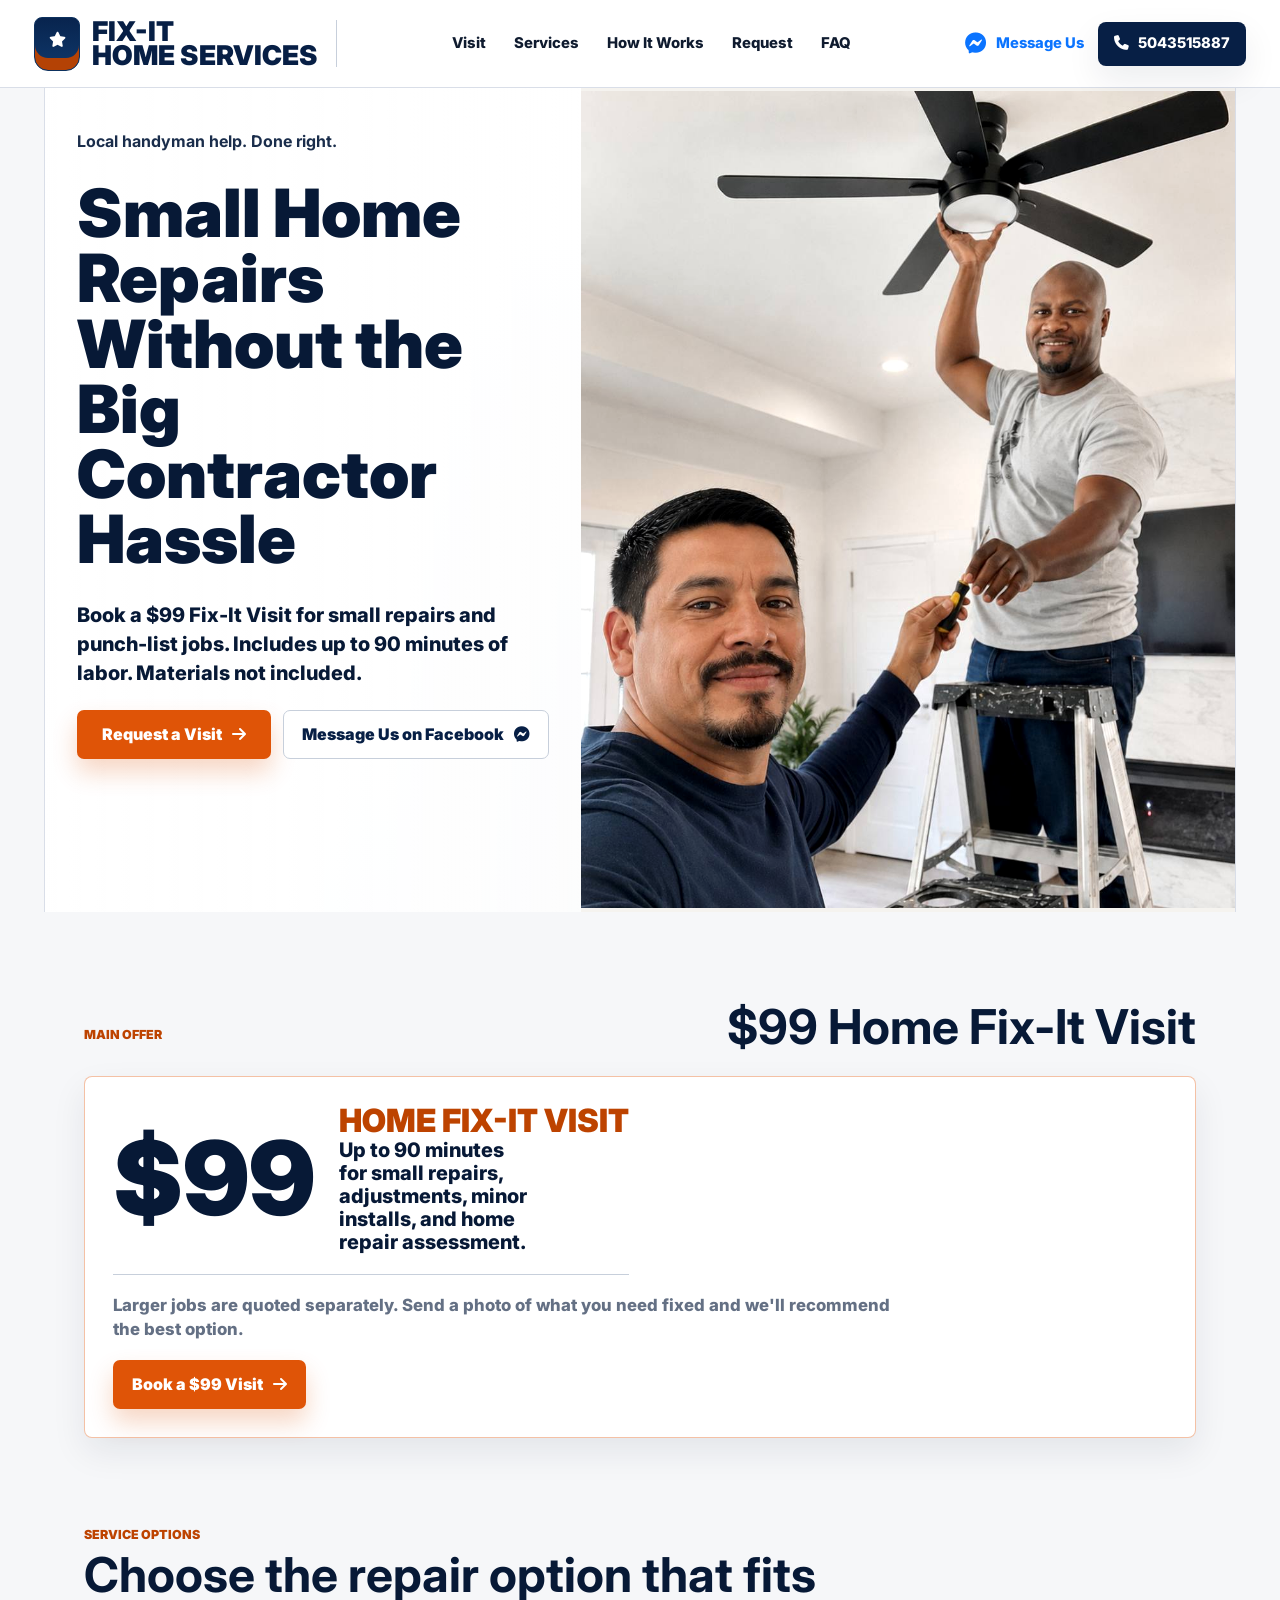
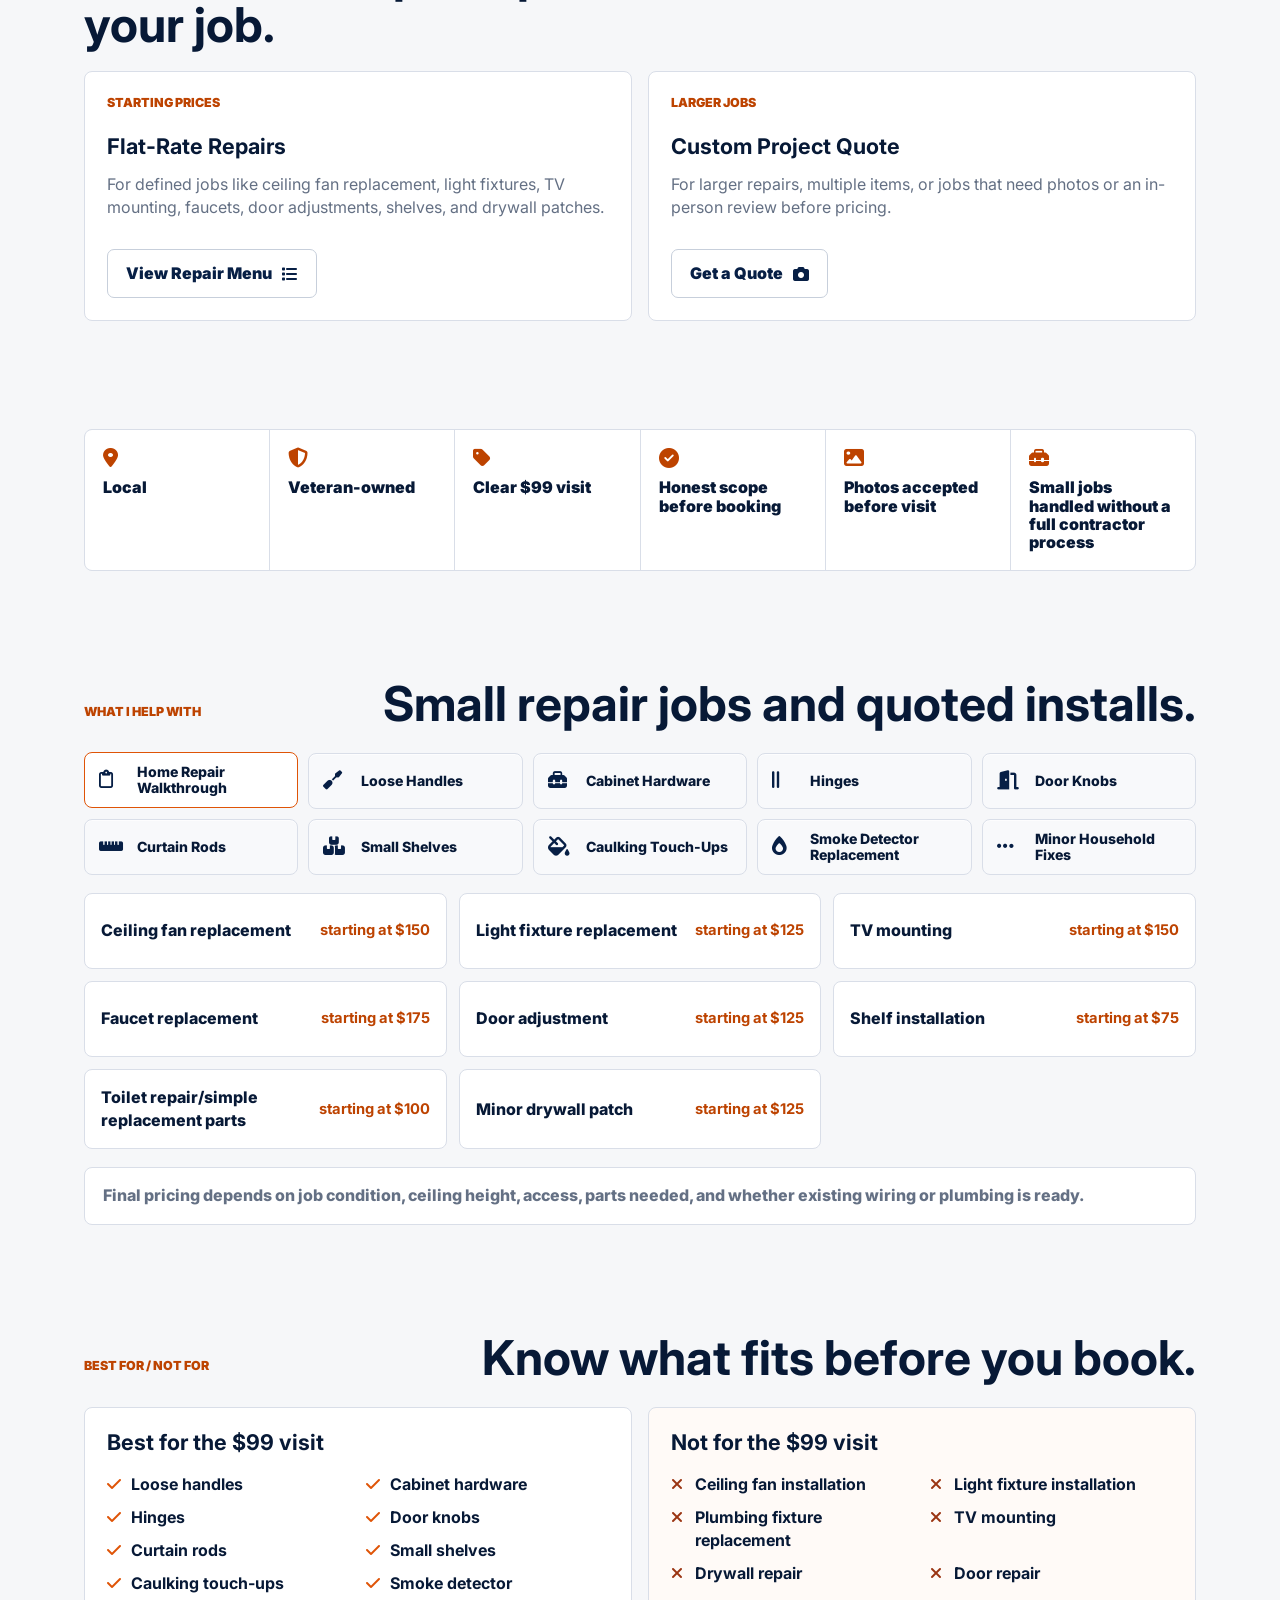
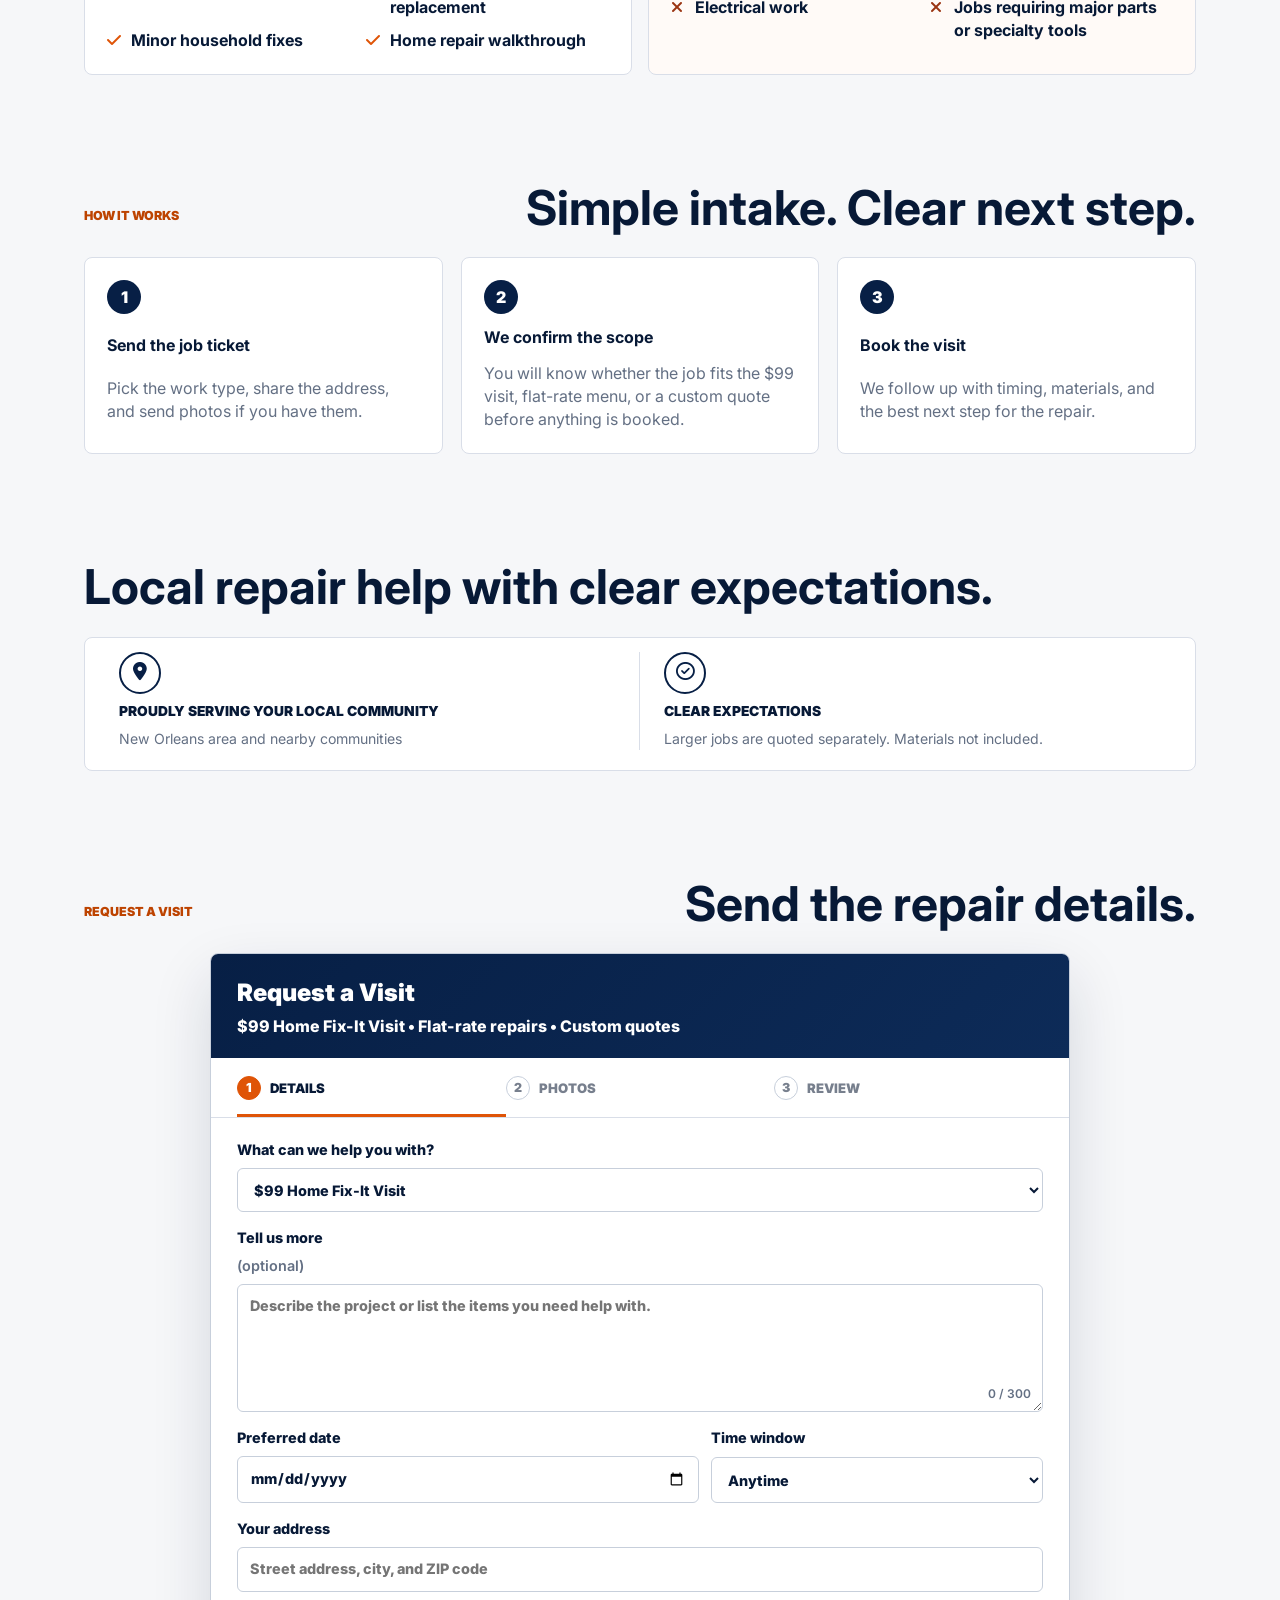
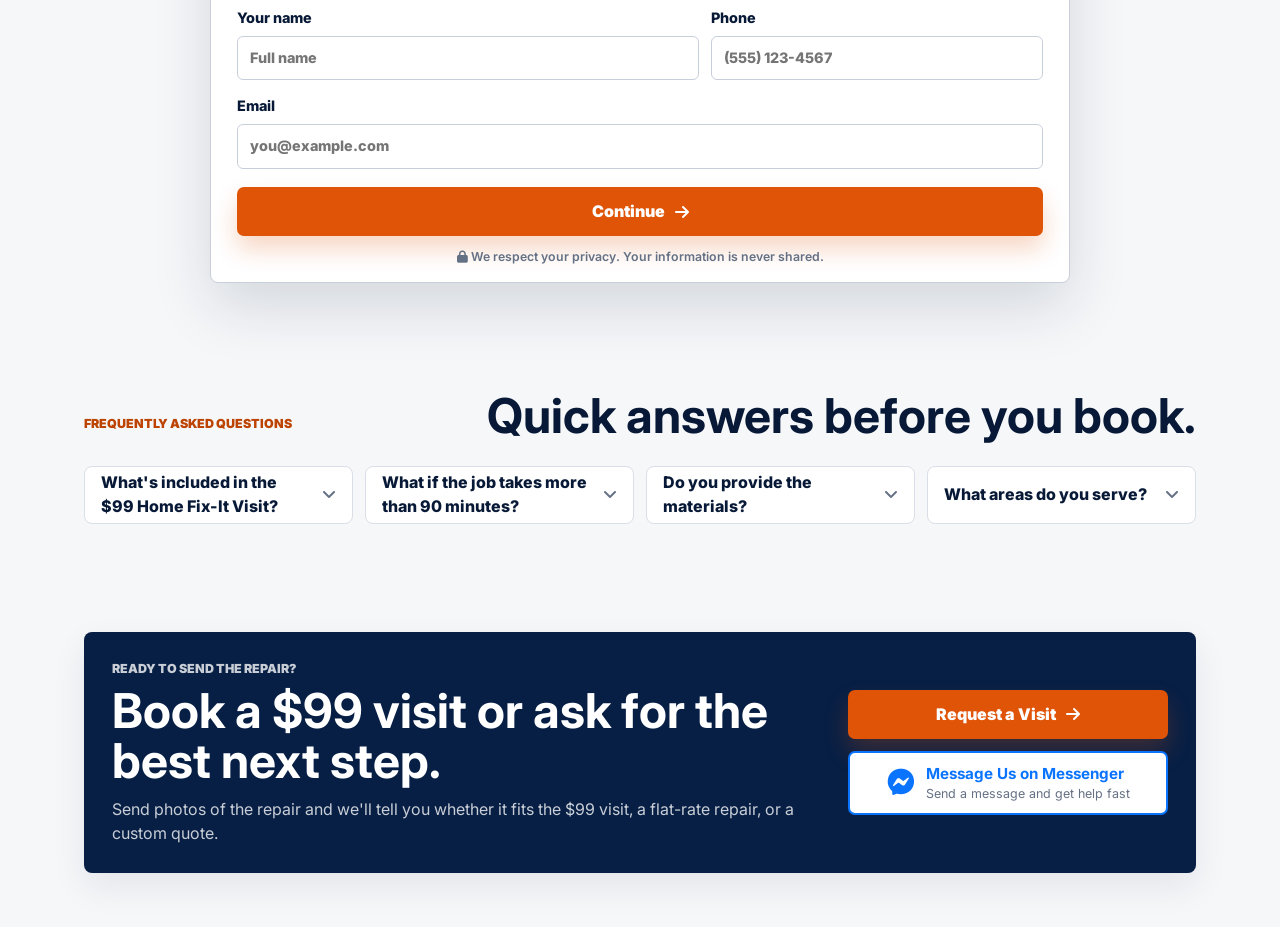
==== index.html @ 652df502 "Refine proof section and mobile nav" ====
<!doctype html>
<html lang="en">
  <head>
    <meta charset="utf-8">
    <meta name="viewport" content="width=device-width, initial-scale=1">
    <meta
      name="description"
      content="Fix-It Home Services helps local homeowners request small repair visits, flat-rate repairs, and custom project quotes."
    >
    <title>Fix-It Home Services | Local Handyman Help</title>
    <link rel="preconnect" href="https://fonts.googleapis.com">
    <link rel="preconnect" href="https://fonts.gstatic.com" crossorigin>
    <link
      href="https://fonts.googleapis.com/css2?family=Inter:wght@400;500;600;700;800;900&display=swap"
      rel="stylesheet"
    >
    <link
      rel="stylesheet"
      href="https://cdnjs.cloudflare.com/ajax/libs/font-awesome/6.5.2/css/all.min.css"
      crossorigin="anonymous"
      referrerpolicy="no-referrer"
    >
    <link rel="stylesheet" href="styles.css">
  </head>
  <body>
    <header class="site-header">
      <a class="brand" href="#top" aria-label="Fix-It Home Services home">
        <span class="brand-shield" aria-hidden="true">
          <i class="fa-solid fa-star"></i>
        </span>
        <span class="brand-copy">
          <strong>Fix-It<br>Home Services</strong>
        </span>
      </a>

      <button class="nav-toggle" type="button" aria-expanded="false" aria-controls="primary-nav">
        <span class="sr-only">Open navigation</span>
        <i class="fa-solid fa-bars"></i>
      </button>

      <nav class="primary-nav" id="primary-nav" aria-label="Primary navigation">
        <a href="#offer">Visit</a>
        <a href="#services">Services</a>
        <a href="#process">How It Works</a>
        <a href="#lead-form">Request</a>
        <a href="#faq">FAQ</a>
      </nav>

      <div class="header-actions">
        <a class="messenger-link" href="https://m.me/thefixitlist" target="_blank" rel="noopener">
          <i class="fa-brands fa-facebook-messenger"></i>
          <span>Message Us</span>
        </a>
        <a class="phone-link" href="tel:+15043515887">
          <i class="fa-solid fa-phone"></i>
          <span>5043515887</span>
        </a>
      </div>
    </header>

    <main id="top">
      <section class="hero hero-landing">
        <div class="hero-main">
          <div class="hero-copy">
            <p class="kicker">Local handyman help. Done right.</p>
            <h1>Small Home Repairs Without the Big Contractor Hassle</h1>
            <p class="hero-note">Book a $99 Fix-It Visit for small repairs and punch-list jobs. Includes up to 90 minutes of labor. Materials not included.</p>

            <div class="hero-actions">
              <button class="button button-primary" type="button" data-scroll-target="lead-form">
                Request a Visit
                <i class="fa-solid fa-arrow-right"></i>
              </button>
              <a class="button button-secondary" href="https://m.me/thefixitlist" target="_blank" rel="noopener">
                Message Us on Facebook
                <i class="fa-brands fa-facebook-messenger"></i>
              </a>
            </div>
          </div>

          <figure class="hero-photo">
            <img src="assets/ceiling-fan-repair.jpg" alt="Two people working together on a ceiling fan repair for Fix-It Home Services">
          </figure>
        </div>
      </section>

      <section class="offer-section section" id="offer">
        <div class="section-heading">
          <p class="eyebrow">Main offer</p>
          <h2>$99 Home Fix-It Visit</h2>
        </div>
        <div class="offer-card">
          <div class="price-lockup" aria-label="$99 Home Fix-It Visit">
            <strong>$99</strong>
            <span>Home Fix-It Visit</span>
            <p>Up to 90 minutes for small repairs, adjustments, minor installs, and home repair assessment.</p>
          </div>
          <p>
            Larger jobs are quoted separately. Send a photo of what you need fixed and we'll recommend the best option.
          </p>
          <button class="button button-primary" type="button" data-scroll-target="lead-form">
            Book a $99 Visit
            <i class="fa-solid fa-arrow-right"></i>
          </button>
        </div>
      </section>

      <section class="pricing-section section" id="pricing">
        <div class="section-heading pricing-heading">
          <p class="eyebrow">Service options</p>
          <h2>Choose the repair option that fits your job.</h2>
        </div>
        <div class="pricing-grid" aria-label="Service pricing options">
          <article class="pricing-card">
            <p class="eyebrow">Starting prices</p>
            <h3>Flat-Rate Repairs</h3>
            <p>For defined jobs like ceiling fan replacement, light fixtures, TV mounting, faucets, door adjustments, shelves, and drywall patches.</p>
            <button class="button button-secondary" type="button" data-scroll-target="services">
              View Repair Menu
              <i class="fa-solid fa-list"></i>
            </button>
          </article>
          <article class="pricing-card">
            <p class="eyebrow">Larger jobs</p>
            <h3>Custom Project Quote</h3>
            <p>For larger repairs, multiple items, or jobs that need photos or an in-person review before pricing.</p>
            <button class="button button-secondary" type="button" data-scroll-target="lead-form">
              Get a Quote
              <i class="fa-solid fa-camera"></i>
            </button>
          </article>
        </div>
      </section>

      <section class="trust-strip-section section" aria-label="Why customers can trust Fix-It Home Services">
        <div class="trust-strip">
          <article><i class="fa-solid fa-location-dot"></i><span>Local</span></article>
          <article><i class="fa-solid fa-shield-halved"></i><span>Veteran-owned</span></article>
          <article><i class="fa-solid fa-tag"></i><span>Clear $99 visit</span></article>
          <article><i class="fa-solid fa-circle-check"></i><span>Honest scope before booking</span></article>
          <article><i class="fa-solid fa-image"></i><span>Photos accepted before visit</span></article>
          <article><i class="fa-solid fa-toolbox"></i><span>Small jobs handled without a full contractor process</span></article>
        </div>
      </section>

      <section class="services-section section" id="services">
        <div class="section-heading">
          <p class="eyebrow">What I help with</p>
          <h2>Small repair jobs and quoted installs.</h2>
        </div>

        <div class="service-grid" role="list" aria-label="Common services">
          <button class="service-card is-selected" type="button" data-service="$99 Home Fix-It Visit">
            <i class="fa-regular fa-clipboard"></i>
            <span>Home Repair Walkthrough</span>
          </button>
          <button class="service-card" type="button" data-service="Loose handles">
            <i class="fa-solid fa-screwdriver"></i>
            <span>Loose Handles</span>
          </button>
          <button class="service-card" type="button" data-service="Cabinet hardware">
            <i class="fa-solid fa-toolbox"></i>
            <span>Cabinet Hardware</span>
          </button>
          <button class="service-card" type="button" data-service="Hinges">
            <i class="fa-solid fa-grip-lines-vertical"></i>
            <span>Hinges</span>
          </button>
          <button class="service-card" type="button" data-service="Door knobs">
            <i class="fa-solid fa-door-open"></i>
            <span>Door Knobs</span>
          </button>
          <button class="service-card" type="button" data-service="Curtain rods">
            <i class="fa-solid fa-ruler-horizontal"></i>
            <span>Curtain Rods</span>
          </button>
          <button class="service-card" type="button" data-service="Small shelves">
            <i class="fa-solid fa-boxes-stacked"></i>
            <span>Small Shelves</span>
          </button>
          <button class="service-card" type="button" data-service="Caulking touch-ups">
            <i class="fa-solid fa-fill-drip"></i>
            <span>Caulking Touch-Ups</span>
          </button>
          <button class="service-card" type="button" data-service="Smoke detector replacement">
            <i class="fa-solid fa-fire-flame-simple"></i>
            <span>Smoke Detector Replacement</span>
          </button>
          <button class="service-card" type="button" data-service="Minor household fixes">
            <i class="fa-solid fa-ellipsis"></i>
            <span>Minor Household Fixes</span>
          </button>
        </div>

        <div class="repair-menu" aria-label="Flat-rate repair menu">
          <article><span>Ceiling fan replacement</span><strong>starting at $150</strong></article>
          <article><span>Light fixture replacement</span><strong>starting at $125</strong></article>
          <article><span>TV mounting</span><strong>starting at $150</strong></article>
          <article><span>Faucet replacement</span><strong>starting at $175</strong></article>
          <article><span>Door adjustment</span><strong>starting at $125</strong></article>
          <article><span>Shelf installation</span><strong>starting at $75</strong></article>
          <article><span>Toilet repair/simple replacement parts</span><strong>starting at $100</strong></article>
          <article><span>Minor drywall patch</span><strong>starting at $125</strong></article>
        </div>
        <p class="menu-note">
          Final pricing depends on job condition, ceiling height, access, parts needed, and whether existing wiring or plumbing is ready.
        </p>
      </section>

      <section class="fit-section section" id="fit">
        <div class="section-heading">
          <p class="eyebrow">Best for / not for</p>
          <h2>Know what fits before you book.</h2>
        </div>

        <div class="visit-details">
          <article>
            <h3>Best for the $99 visit</h3>
            <ul class="check-list">
              <li>Loose handles</li>
              <li>Cabinet hardware</li>
              <li>Hinges</li>
              <li>Door knobs</li>
              <li>Curtain rods</li>
              <li>Small shelves</li>
              <li>Caulking touch-ups</li>
              <li>Smoke detector replacement</li>
              <li>Minor household fixes</li>
              <li>Home repair walkthrough</li>
            </ul>
          </article>
          <article class="not-included">
            <h3>Not for the $99 visit</h3>
            <ul class="x-list">
              <li>Ceiling fan installation</li>
              <li>Light fixture installation</li>
              <li>Plumbing fixture replacement</li>
              <li>TV mounting</li>
              <li>Drywall repair</li>
              <li>Door repair</li>
              <li>Electrical work</li>
              <li>Jobs requiring major parts or specialty tools</li>
            </ul>
          </article>
        </div>
      </section>

      <section class="process-section section" id="process">
        <div class="section-heading">
          <p class="eyebrow">How it works</p>
          <h2>Simple intake. Clear next step.</h2>
        </div>
        <ol class="process-list">
          <li>
            <span>1</span>
            <strong>Send the job ticket</strong>
            <p>Pick the work type, share the address, and send photos if you have them.</p>
          </li>
          <li>
            <span>2</span>
            <strong>We confirm the scope</strong>
            <p>You will know whether the job fits the $99 visit, flat-rate menu, or a custom quote before anything is booked.</p>
          </li>
          <li>
            <span>3</span>
            <strong>Book the visit</strong>
            <p>We follow up with timing, materials, and the best next step for the repair.</p>
          </li>
        </ol>
      </section>

      <section class="proof-section section" id="proof">
        <div class="section-heading">
          <h2>Local repair help with clear expectations.</h2>
        </div>
        <div class="proof-layout">
          <div class="proof-row" aria-label="Service proof">
            <article>
              <i class="fa-solid fa-location-dot"></i>
              <strong>Proudly serving your local community</strong>
              <span>New Orleans area and nearby communities</span>
            </article>
            <article>
              <i class="fa-regular fa-circle-check"></i>
              <strong>Clear expectations</strong>
              <span>Larger jobs are quoted separately. Materials not included.</span>
            </article>
          </div>
        </div>
      </section>

      <section class="form-section section" id="lead-form" aria-labelledby="request-title">
        <div class="section-heading">
          <p class="eyebrow">Request a visit</p>
          <h2>Send the repair details.</h2>
        </div>

        <aside class="request-card">
          <div class="request-head">
            <p>Request a Visit</p>
            <h2 id="request-title">$99 Home Fix-It Visit &bull; Flat-rate repairs &bull; Custom quotes</h2>
          </div>

          <ol class="step-tabs" aria-label="Request steps">
            <li class="is-active" data-step-indicator="1"><span>1</span> Details</li>
            <li data-step-indicator="2"><span>2</span> Photos</li>
            <li data-step-indicator="3"><span>3</span> Review</li>
          </ol>

          <form class="lead-form" name="fix-it-lead" method="post" action="/thank-you.html" data-netlify="true" enctype="multipart/form-data">
            <input type="hidden" name="form-name" value="fix-it-lead">
            <input type="hidden" name="selected-service" id="selected-service" value="$99 Home Fix-It Visit">

            <div class="form-step is-active" data-step="1">
              <label>
                What can we help you with?
                <select name="work-type" required>
                  <option value="">Select the main type of work</option>
                  <option selected>$99 Home Fix-It Visit</option>
                  <option>Loose handles</option>
                  <option>Cabinet hardware</option>
                  <option>Hinges</option>
                  <option>Door knobs</option>
                  <option>Curtain rods</option>
                  <option>Small shelves</option>
                  <option>Caulking touch-ups</option>
                  <option>Smoke detector replacement</option>
                  <option>Minor household fixes</option>
                  <option>Home repair walkthrough</option>
                  <option>Ceiling fan replacement</option>
                  <option>Light fixture replacement</option>
                  <option>TV mounting</option>
                  <option>Faucet replacement</option>
                  <option>Door adjustment</option>
                  <option>Minor drywall patch</option>
                  <option>Custom Project Quote</option>
                </select>
              </label>

              <label>
                Tell us more <span>(optional)</span>
                <textarea name="job-description" rows="5" maxlength="300" placeholder="Describe the project or list the items you need help with."></textarea>
                <small class="character-count">0 / 300</small>
              </label>

              <div class="field-row">
                <label>
                  Preferred date
                  <input type="date" name="preferred-date" required>
                </label>
                <label>
                  Time window
                  <select name="time-window" required>
                    <option>Anytime</option>
                    <option>Morning</option>
                    <option>Afternoon</option>
                    <option>Early evening</option>
                  </select>
                </label>
              </div>

              <label>
                Your address
                <input type="text" name="address" autocomplete="street-address" placeholder="Street address, city, and ZIP code" required>
              </label>

              <div class="field-row">
                <label>
                  Your name
                  <input type="text" name="name" autocomplete="name" placeholder="Full name" required>
                </label>
                <label>
                  Phone
                  <input type="tel" name="phone" autocomplete="tel" placeholder="(555) 123-4567" required>
                </label>
              </div>

              <label>
                Email
                <input type="email" name="email" autocomplete="email" placeholder="you@example.com" required>
              </label>
            </div>

            <div class="form-step" data-step="2">
              <label class="upload-zone">
                <input type="file" name="photos" accept="image/*" multiple>
                <i class="fa-regular fa-image"></i>
                <strong>Upload photos</strong>
                <span>or drag and drop up to 5 files</span>
                <small>JPG, PNG up to 10MB each</small>
              </label>

              <div class="photo-feedback" aria-live="polite">No photos selected yet.</div>

              <div class="tips-box">
                <strong>Tips for helpful photos</strong>
                <ul>
                  <li><i class="fa-solid fa-check"></i> Take photos in good light</li>
                  <li><i class="fa-solid fa-check"></i> Show the whole area</li>
                  <li><i class="fa-solid fa-check"></i> Zoom in on the issue</li>
                </ul>
              </div>
            </div>

            <div class="form-step" data-step="3">
              <div class="review-box">
                <h3>Review your request</h3>
                <dl>
                  <div>
                    <dt>Work type</dt>
                    <dd data-review="work-type">$99 Home Fix-It Visit</dd>
                  </div>
                  <div>
                    <dt>Date</dt>
                    <dd data-review="preferred-date">Not selected</dd>
                  </div>
                  <div>
                    <dt>Time</dt>
                    <dd data-review="time-window">Anytime</dd>
                  </div>
                  <div>
                    <dt>Photos</dt>
                    <dd data-review="photos">None selected</dd>
                  </div>
                </dl>
                <p>Submitting this form does not confirm an appointment. We will contact you first.</p>
              </div>
            </div>

            <div class="form-actions">
              <button class="button button-secondary" type="button" data-prev-step hidden>
                <i class="fa-solid fa-arrow-left"></i>
                Back
              </button>
              <button class="button button-primary" type="button" data-next-step>
                Continue
                <i class="fa-solid fa-arrow-right"></i>
              </button>
              <button class="button button-primary" type="submit" hidden>
                Send Request
                <i class="fa-solid fa-arrow-right"></i>
              </button>
            </div>

            <p class="privacy-note">
              <i class="fa-solid fa-lock"></i>
              We respect your privacy. Your information is never shared.
            </p>
          </form>
        </aside>
      </section>

      <section class="faq-section section" id="faq">
        <div class="section-heading">
          <p class="eyebrow">Frequently asked questions</p>
          <h2>Quick answers before you book.</h2>
        </div>
        <div class="faq-list">
          <details>
            <summary>What's included in the $99 Home Fix-It Visit?</summary>
            <p>Up to 90 minutes for small repairs, adjustments, minor installs, and home repair assessment.</p>
          </details>
          <details>
            <summary>What if the job takes more than 90 minutes?</summary>
            <p>Larger jobs are quoted separately. Send a photo of what you need fixed and we'll recommend the best option.</p>
          </details>
          <details>
            <summary>Do you provide the materials?</summary>
            <p>Materials and larger repairs are quoted separately.</p>
          </details>
          <details>
            <summary>What areas do you serve?</summary>
            <p>Fix-It Home Services serves local homeowners in the New Orleans area and nearby communities.</p>
          </details>
        </div>
      </section>

      <section class="final-cta-section section" id="custom-quote">
        <div class="final-cta-band">
          <div>
            <p class="eyebrow">Ready to send the repair?</p>
            <h2>Book a $99 visit or ask for the best next step.</h2>
            <p>Send photos of the repair and we'll tell you whether it fits the $99 visit, a flat-rate repair, or a custom quote.</p>
          </div>
          <div class="final-actions">
            <button class="button button-primary" type="button" data-scroll-target="lead-form">
              Request a Visit
              <i class="fa-solid fa-arrow-right"></i>
            </button>
            <a class="messenger-cta" href="https://m.me/thefixitlist" target="_blank" rel="noopener">
              <i class="fa-brands fa-facebook-messenger"></i>
              <span>
                <strong>Message Us on Messenger</strong>
                Send a message and get help fast
              </span>
            </a>
          </div>
        </div>
      </section>
    </main>

    <script src="script.js"></script>
  </body>
</html>
---- styles.css ----
:root {
  --ink: #071936;
  --ink-soft: #1a2d4b;
  --muted: #647084;
  --line: #d9dee8;
  --line-strong: #c7cfdb;
  --paper: #f6f7f9;
  --panel: #ffffff;
  --navy: #071f45;
  --navy-2: #0d2b58;
  --orange: #df5407;
  --orange-dark: #bd4300;
  --blue: #0b74ff;
  --gold: #d99a14;
  --shadow: 0 24px 60px rgba(7, 25, 54, 0.14);
  --soft-shadow: 0 14px 34px rgba(7, 25, 54, 0.08);
  --radius: 8px;
}

* {
  box-sizing: border-box;
}

[hidden] {
  display: none !important;
}

html {
  scroll-behavior: smooth;
}

body {
  margin: 0;
  color: var(--ink);
  background: var(--paper);
  font-family: Inter, system-ui, -apple-system, BlinkMacSystemFont, "Segoe UI", sans-serif;
  line-height: 1.45;
}

a {
  color: inherit;
}

button,
input,
textarea,
select {
  font: inherit;
}

button {
  cursor: pointer;
}

.sr-only {
  position: absolute;
  width: 1px;
  height: 1px;
  padding: 0;
  overflow: hidden;
  clip: rect(0, 0, 0, 0);
  white-space: nowrap;
  border: 0;
}

.site-header {
  position: sticky;
  top: 0;
  z-index: 50;
  display: grid;
  grid-template-columns: auto 1fr auto;
  align-items: center;
  gap: 24px;
  min-height: 88px;
  padding: 14px 34px;
  background: rgba(255, 255, 255, 0.96);
  border-bottom: 1px solid var(--line);
  backdrop-filter: blur(14px);
}

.brand {
  display: inline-flex;
  align-items: center;
  gap: 12px;
  color: var(--ink);
  text-decoration: none;
}

.brand-shield {
  display: grid;
  width: 46px;
  height: 54px;
  place-items: center;
  color: #ffffff;
  background: linear-gradient(180deg, #08244e, #0f386b);
  border: 1px solid #0d315e;
  border-radius: 8px 8px 14px 14px;
  box-shadow: inset 0 -12px 0 rgba(189, 67, 0, 0.95);
}

.brand-shield i {
  font-size: 0.95rem;
  transform: translateY(-4px);
}

.brand-copy {
  padding-right: 18px;
  border-right: 1px solid var(--line-strong);
}

.brand-copy strong {
  display: block;
  color: var(--navy);
  font-size: 1.7rem;
  font-weight: 900;
  line-height: 0.88;
  text-transform: uppercase;
}

.brand-copy strong::first-line {
  letter-spacing: 0;
}

.primary-nav,
.header-actions {
  display: flex;
  align-items: center;
}

.primary-nav {
  justify-content: center;
  gap: 28px;
  font-size: 0.93rem;
  font-weight: 800;
}

.primary-nav a,
.header-actions a {
  text-decoration: none;
}

.primary-nav a {
  color: #0f1b2f;
}

.header-actions {
  justify-content: flex-end;
  gap: 14px;
}

.messenger-link,
.phone-link {
  display: inline-flex;
  min-height: 44px;
  align-items: center;
  justify-content: center;
  gap: 9px;
  border-radius: 8px;
  font-size: 0.92rem;
  font-weight: 800;
}

.messenger-link {
  color: var(--blue);
}

.messenger-link i {
  font-size: 1.35rem;
}

.phone-link {
  padding: 0 16px;
  color: #ffffff;
  background: var(--navy);
  box-shadow: var(--soft-shadow);
}

.nav-toggle {
  display: none;
  width: 44px;
  height: 44px;
  color: var(--ink);
  background: #ffffff;
  border: 1px solid var(--line);
  border-radius: var(--radius);
}

.hero {
  display: grid;
  grid-template-columns: minmax(0, 1fr) 450px;
  align-items: start;
  gap: 28px;
  width: min(100%, 1440px);
  margin: 0 auto;
  padding: 0 44px 36px;
}

.hero-landing {
  display: block;
}

.hero-landing .hero-main {
  width: 100%;
}

.hero-main {
  display: grid;
  grid-template-columns: minmax(420px, 0.82fr) minmax(420px, 1fr);
  gap: 0;
  overflow: hidden;
  background: #ffffff;
  border-left: 1px solid var(--line);
  border-right: 1px solid var(--line);
}

.hero-copy {
  position: relative;
  z-index: 2;
  padding: 42px 32px 16px;
  background:
    linear-gradient(90deg, #ffffff 0%, rgba(255, 255, 255, 0.94) 68%, rgba(255, 255, 255, 0.76) 100%),
    linear-gradient(180deg, #ffffff 0%, #f4f5f7 100%);
}

.kicker {
  max-width: 270px;
  margin: 0 0 28px;
  color: var(--ink-soft);
  font-weight: 700;
}

h1,
h2,
h3,
p {
  margin-top: 0;
}

h1 {
  max-width: 650px;
  margin-bottom: 28px;
  font-size: clamp(3.2rem, 5.2vw, 4.65rem);
  font-weight: 900;
  line-height: 0.98;
  letter-spacing: 0;
}

.price-lockup {
  display: grid;
  grid-template-columns: auto auto;
  grid-template-rows: auto auto;
  align-items: center;
  gap: 2px 24px;
  width: fit-content;
  padding-bottom: 20px;
  border-bottom: 1px solid var(--line-strong);
}

.price-lockup strong {
  grid-row: span 2;
  font-size: clamp(4.4rem, 8vw, 6.6rem);
  font-weight: 900;
  line-height: 0.82;
}

.price-lockup span {
  color: var(--orange-dark);
  font-size: 2rem;
  font-weight: 900;
  line-height: 1;
  text-transform: uppercase;
}

.price-lockup p {
  max-width: 190px;
  margin: 0;
  color: var(--ink);
  font-size: 1.25rem;
  font-weight: 800;
  line-height: 1.15;
}

.hero-note {
  max-width: 520px;
  margin: 18px 0 30px;
  color: var(--ink);
  font-size: 1.25rem;
  font-weight: 800;
}

.hero-actions {
  display: flex;
  flex-wrap: wrap;
  gap: 12px;
  margin: -8px 0 30px;
}

.hero-actions .button {
  min-width: 190px;
}

.trust-grid {
  display: grid;
  grid-template-columns: repeat(3, 1fr);
  gap: 24px;
}

.trust-grid article {
  display: grid;
  gap: 8px;
}

.trust-grid i,
.proof-row > article > i {
  display: grid;
  width: 42px;
  height: 42px;
  place-items: center;
  color: var(--navy);
  border: 2px solid var(--navy);
  border-radius: 50%;
  font-size: 1.15rem;
}

.trust-grid strong,
.proof-row strong {
  font-size: 0.86rem;
  font-weight: 900;
  text-transform: uppercase;
}

.trust-grid span,
.proof-row span,
.proof-row p {
  color: var(--muted);
  font-size: 0.88rem;
}

.hero-photo {
  position: relative;
  min-height: 660px;
  margin: 0;
  overflow: hidden;
  background: #f5f3ef;
}

.hero-photo img {
  width: 100%;
  height: 100%;
  object-fit: contain;
  object-position: center center;
  filter: saturate(0.98) contrast(1.03);
}

.hero-photo figcaption {
  position: absolute;
  right: 22px;
  bottom: 22px;
  z-index: 2;
  display: grid;
  gap: 3px;
  max-width: 260px;
  padding: 14px 16px;
  color: #ffffff;
  background: rgba(7, 31, 69, 0.9);
  border-radius: var(--radius);
}

.hero-photo figcaption span {
  color: rgba(255, 255, 255, 0.78);
  font-size: 0.86rem;
}

.services-panel {
  grid-column: 1 / -1;
  padding: 18px 34px 22px;
  background: rgba(255, 255, 255, 0.94);
  border-top: 1px solid var(--line);
}

.panel-heading,
.section-heading {
  display: flex;
  align-items: end;
  justify-content: space-between;
  gap: 18px;
}

.panel-heading h2 {
  margin: 0 0 18px;
  font-size: 1.15rem;
  font-weight: 900;
}

.text-button {
  display: inline-flex;
  align-items: center;
  gap: 8px;
  padding: 0;
  color: var(--navy);
  background: transparent;
  border: 0;
  font-weight: 800;
}

.service-grid {
  display: grid;
  grid-template-columns: repeat(5, 1fr);
  gap: 10px;
}

.service-card {
  display: grid;
  grid-template-columns: 28px 1fr;
  align-items: center;
  gap: 10px;
  min-height: 56px;
  padding: 10px 14px;
  color: var(--ink);
  text-align: left;
  background: #f8f9fb;
  border: 1px solid var(--line);
  border-radius: var(--radius);
  box-shadow: 0 1px 0 rgba(255, 255, 255, 0.7) inset;
  transition: border-color 150ms ease, background 150ms ease, transform 150ms ease;
}

.service-card:hover,
.service-card.is-selected {
  background: #ffffff;
  border-color: var(--orange);
  transform: translateY(-1px);
}

.service-card i {
  color: var(--navy);
  font-size: 1.2rem;
}

.service-card span {
  font-size: 0.88rem;
  font-weight: 800;
  line-height: 1.15;
}

.proof-row {
  grid-column: 1 / -1;
  display: grid;
  grid-template-columns: repeat(2, 1fr);
  gap: 0;
  padding: 14px 34px 20px;
  background: #ffffff;
  border-top: 1px solid var(--line);
}

.proof-row article {
  display: grid;
  align-content: start;
  gap: 8px;
  min-height: 92px;
  padding: 0 24px;
  border-right: 1px solid var(--line);
}

.proof-row article:first-child {
  padding-left: 0;
}

.proof-row article:last-child {
  padding-right: 0;
  border-right: 0;
}

.stars {
  display: flex;
  align-items: center;
  gap: 4px;
  color: var(--gold);
}

.stars span {
  margin-left: 10px;
  color: var(--ink);
  font-weight: 800;
}

.proof-row p {
  margin-bottom: 0;
}

.request-card {
  position: sticky;
  top: 100px;
  overflow: hidden;
  background: #ffffff;
  border: 1px solid var(--line-strong);
  border-radius: var(--radius);
  box-shadow: var(--shadow);
}

.request-head {
  padding: 22px 26px 20px;
  color: #ffffff;
  background: linear-gradient(135deg, var(--navy), var(--navy-2));
}

.request-head p {
  margin: 0 0 4px;
  font-size: 1.5rem;
  font-weight: 900;
}

.request-head h2 {
  margin: 0;
  font-size: 1rem;
  font-weight: 800;
}

.step-tabs {
  display: grid;
  grid-template-columns: repeat(3, 1fr);
  gap: 0;
  margin: 0;
  padding: 18px 26px 0;
  list-style: none;
  border-bottom: 1px solid var(--line);
}

.step-tabs li {
  display: flex;
  align-items: center;
  gap: 9px;
  padding: 0 0 14px;
  color: #777f8d;
  border-bottom: 3px solid transparent;
  font-size: 0.82rem;
  font-weight: 900;
  text-transform: uppercase;
}

.step-tabs span {
  display: grid;
  width: 24px;
  height: 24px;
  place-items: center;
  border: 1px solid var(--line-strong);
  border-radius: 50%;
  font-size: 0.78rem;
}

.step-tabs li.is-active {
  color: var(--ink);
  border-color: var(--orange);
}

.step-tabs li.is-active span {
  color: #ffffff;
  background: var(--orange);
  border-color: var(--orange);
}

.lead-form {
  padding: 22px 26px 16px;
}

.form-step {
  display: none;
}

.form-step.is-active {
  display: grid;
  gap: 16px;
}

label {
  position: relative;
  display: grid;
  gap: 7px;
  color: var(--ink);
  font-size: 0.9rem;
  font-weight: 800;
}

label span {
  color: var(--muted);
  font-weight: 600;
}

input,
textarea,
select {
  width: 100%;
  min-height: 44px;
  padding: 11px 12px;
  color: var(--ink);
  background: #ffffff;
  border: 1px solid var(--line-strong);
  border-radius: 6px;
  outline: none;
}

textarea {
  min-height: 92px;
  resize: vertical;
}

input:focus,
textarea:focus,
select:focus {
  border-color: var(--blue);
  box-shadow: 0 0 0 3px rgba(11, 116, 255, 0.14);
}

.character-count {
  position: absolute;
  right: 12px;
  bottom: 10px;
  color: var(--muted);
  font-weight: 600;
}

.field-row {
  display: grid;
  grid-template-columns: 1fr 0.72fr;
  gap: 12px;
}

.upload-zone {
  min-height: 154px;
  align-content: center;
  justify-items: center;
  padding: 22px;
  color: var(--ink);
  text-align: center;
  border: 1px dashed var(--line-strong);
  border-radius: var(--radius);
}

.upload-zone input {
  position: absolute;
  inset: 0;
  width: 100%;
  height: 100%;
  opacity: 0;
  cursor: pointer;
}

.upload-zone i {
  color: var(--navy);
  font-size: 1.8rem;
}

.upload-zone span,
.upload-zone small,
.photo-feedback,
.privacy-note {
  color: var(--muted);
  font-weight: 600;
}

.photo-feedback {
  padding: 10px 12px;
  background: #f8f9fb;
  border: 1px solid var(--line);
  border-radius: 6px;
  font-size: 0.86rem;
}

.tips-box {
  padding: 14px;
  background: #f8f9fb;
  border: 1px solid var(--line);
  border-radius: var(--radius);
}

.tips-box strong {
  display: block;
  margin-bottom: 10px;
}

.tips-box ul {
  display: grid;
  gap: 8px;
  margin: 0;
  padding: 0;
  list-style: none;
  color: var(--muted);
  font-size: 0.9rem;
}

.tips-box i {
  margin-right: 8px;
  color: var(--navy);
}

.review-box {
  padding: 18px;
  background: #f8f9fb;
  border: 1px solid var(--line);
  border-radius: var(--radius);
}

.review-box h3 {
  margin-bottom: 14px;
  font-size: 1.2rem;
}

.review-box dl {
  display: grid;
  gap: 10px;
  margin: 0 0 16px;
}

.review-box dl div {
  display: flex;
  justify-content: space-between;
  gap: 16px;
  padding-bottom: 10px;
  border-bottom: 1px solid var(--line);
}

.review-box dt {
  color: var(--muted);
  font-weight: 700;
}

.review-box dd {
  margin: 0;
  text-align: right;
  font-weight: 900;
}

.review-box p {
  margin-bottom: 0;
  color: var(--muted);
  font-size: 0.9rem;
}

.form-actions {
  display: flex;
  gap: 10px;
  margin-top: 18px;
}

.button {
  display: inline-flex;
  min-height: 48px;
  align-items: center;
  justify-content: center;
  gap: 10px;
  padding: 12px 18px;
  border-radius: 7px;
  border: 1px solid transparent;
  font-weight: 900;
  text-decoration: none;
  transition: background 150ms ease, border-color 150ms ease, transform 150ms ease;
}

.button:hover {
  transform: translateY(-1px);
}

.button-primary {
  flex: 1;
  color: #ffffff;
  background: var(--orange);
  box-shadow: 0 13px 24px rgba(223, 84, 7, 0.24);
}

.button-primary:hover {
  background: var(--orange-dark);
}

.button-secondary {
  color: var(--navy);
  background: #ffffff;
  border-color: var(--line-strong);
}

.button[disabled] {
  cursor: not-allowed;
  opacity: 0.62;
  transform: none;
}

.divider {
  display: flex;
  align-items: center;
  gap: 12px;
  margin: 16px 0;
  color: var(--muted);
  font-size: 0.75rem;
  font-weight: 800;
  text-transform: uppercase;
}

.divider::before,
.divider::after {
  flex: 1;
  height: 1px;
  background: var(--line);
  content: "";
}

.messenger-cta {
  display: flex;
  align-items: center;
  justify-content: center;
  gap: 12px;
  min-height: 54px;
  padding: 10px 14px;
  color: var(--blue);
  border: 2px solid var(--blue);
  border-radius: 7px;
  text-align: left;
  text-decoration: none;
}

.messenger-cta i {
  font-size: 1.7rem;
}

.messenger-cta span {
  display: grid;
  color: var(--muted);
  font-size: 0.78rem;
}

.messenger-cta strong {
  color: var(--blue);
  font-size: 0.95rem;
}

.privacy-note {
  margin: 12px 0 0;
  text-align: center;
  font-size: 0.77rem;
}

.section {
  width: min(100%, 1180px);
  margin: 0 auto;
  padding: 54px 34px;
  scroll-margin-top: 120px;
}

.section-heading {
  margin-bottom: 24px;
}

.eyebrow {
  margin: 0 0 8px;
  color: var(--orange-dark);
  font-size: 0.78rem;
  font-weight: 900;
  text-transform: uppercase;
}

.section-heading h2 {
  margin: 0;
  font-size: clamp(1.9rem, 4vw, 3rem);
  line-height: 1.05;
}

.offer-card {
  display: grid;
  gap: 18px;
  padding: 28px;
  background: #ffffff;
  border: 1px solid rgba(223, 84, 7, 0.36);
  border-radius: var(--radius);
  box-shadow: var(--soft-shadow);
}

.offer-card .price-lockup {
  max-width: 680px;
}

.offer-card > p {
  max-width: 780px;
  margin-bottom: 0;
  color: var(--muted);
  font-size: 1.05rem;
  font-weight: 800;
}

.offer-card .button {
  width: fit-content;
}

.trust-strip {
  display: grid;
  grid-template-columns: repeat(6, minmax(0, 1fr));
  gap: 1px;
  overflow: hidden;
  background: var(--line);
  border: 1px solid var(--line);
  border-radius: var(--radius);
}

.trust-strip article {
  display: grid;
  align-content: start;
  gap: 10px;
  min-height: 118px;
  padding: 18px;
  background: #ffffff;
}

.trust-strip i {
  color: var(--orange-dark);
  font-size: 1.25rem;
}

.trust-strip span {
  color: var(--ink);
  font-weight: 900;
  line-height: 1.15;
}

.services-section .repair-menu {
  margin-top: 18px;
}

.pricing-grid {
  display: grid;
  grid-template-columns: repeat(2, minmax(0, 1fr));
  gap: 16px;
}

.pricing-section {
  padding-top: 34px;
}

.pricing-heading {
  display: block;
  max-width: 760px;
  margin-bottom: 20px;
}

.pricing-heading .eyebrow {
  margin-bottom: 6px;
}

.pricing-card,
.visit-details article,
.repair-menu article {
  background: #ffffff;
  border: 1px solid var(--line);
  border-radius: var(--radius);
}

.pricing-card {
  display: grid;
  align-content: start;
  gap: 14px;
  padding: 22px;
}

.pricing-card.featured {
  border-color: rgba(223, 84, 7, 0.42);
  box-shadow: var(--soft-shadow);
}

.pricing-card h3,
.visit-details h3 {
  margin: 0;
  font-size: 1.35rem;
  line-height: 1.15;
}

.pricing-card p:not(.eyebrow),
.custom-quote-band p,
.quote-note,
.menu-note {
  color: var(--muted);
}

.pricing-card .button,
.custom-quote-band .button {
  width: fit-content;
}

.visit-details {
  display: grid;
  grid-template-columns: 1fr 1fr;
  gap: 16px;
  margin-top: 20px;
}

.visit-details article {
  padding: 22px;
}

.check-list,
.x-list {
  display: grid;
  grid-template-columns: repeat(2, minmax(0, 1fr));
  gap: 10px 16px;
  margin: 18px 0 0;
  padding: 0;
  list-style: none;
}

.check-list li,
.x-list li {
  position: relative;
  padding-left: 24px;
  color: var(--ink);
  font-weight: 700;
}

.check-list li::before,
.x-list li::before {
  position: absolute;
  left: 0;
  font-family: "Font Awesome 6 Free";
  font-weight: 900;
}

.check-list li::before {
  color: var(--orange);
  content: "\f00c";
}

.x-list li::before {
  color: #9a3412;
  content: "\f00d";
}

.not-included {
  background: #fffaf7 !important;
}

.quote-note,
.menu-note {
  margin: 18px 0 0;
  padding: 16px 18px;
  background: #ffffff;
  border: 1px solid var(--line);
  border-radius: var(--radius);
  font-weight: 800;
}

.repair-menu {
  display: grid;
  grid-template-columns: repeat(3, 1fr);
  gap: 12px;
}

.repair-menu article {
  display: flex;
  min-height: 76px;
  align-items: center;
  justify-content: space-between;
  gap: 14px;
  padding: 16px;
}

.repair-menu span {
  font-weight: 800;
}

.repair-menu strong {
  flex: 0 0 auto;
  color: var(--orange-dark);
  font-size: 0.92rem;
}

.custom-quote-band {
  display: grid;
  grid-template-columns: minmax(0, 1fr) auto;
  align-items: center;
  gap: 24px;
  padding: 28px;
  color: #ffffff;
  background: var(--navy);
  border-radius: var(--radius);
  box-shadow: var(--soft-shadow);
}

.custom-quote-band .eyebrow,
.custom-quote-band p {
  color: rgba(255, 255, 255, 0.78);
}

.custom-quote-band h2 {
  margin: 0 0 12px;
  font-size: clamp(1.9rem, 4vw, 3rem);
  line-height: 1.05;
}

.custom-quote-band p:last-child {
  max-width: 760px;
  margin-bottom: 0;
}

.proof-layout {
  display: block;
}

.proof-layout .proof-row {
  border: 1px solid var(--line);
  border-radius: var(--radius);
}

.form-section .request-card {
  position: static;
  max-width: 860px;
  margin: 0 auto;
}

.final-cta-band {
  display: grid;
  grid-template-columns: minmax(0, 1fr) auto;
  align-items: center;
  gap: 24px;
  padding: 28px;
  color: #ffffff;
  background: var(--navy);
  border-radius: var(--radius);
  box-shadow: var(--soft-shadow);
}

.final-cta-band .eyebrow,
.final-cta-band p {
  color: rgba(255, 255, 255, 0.78);
}

.final-cta-band h2 {
  margin: 0 0 12px;
  font-size: clamp(1.9rem, 4vw, 3rem);
  line-height: 1.05;
}

.final-cta-band p:last-child {
  max-width: 760px;
  margin-bottom: 0;
}

.final-actions {
  display: grid;
  gap: 12px;
  min-width: 320px;
}

.final-actions .button,
.final-actions .messenger-cta {
  width: 100%;
}

.final-actions .button-primary {
  color: #ffffff;
  background-color: var(--orange);
}

.final-actions .button-primary:hover {
  background-color: var(--orange-dark);
}

.final-actions .messenger-cta {
  background-color: #ffffff;
}

.thank-you-page {
  display: grid;
  min-height: calc(100vh - 88px);
  place-items: center;
}

.thank-you-card {
  width: min(100%, 760px);
  padding: 30px;
  background: #ffffff;
  border: 1px solid var(--line);
  border-radius: var(--radius);
  box-shadow: var(--soft-shadow);
}

.thank-you-card h1 {
  margin-bottom: 14px;
  font-size: clamp(2.4rem, 7vw, 4.4rem);
  line-height: 1;
}

.thank-you-card p:not(.trust-line) {
  max-width: 620px;
  color: var(--muted);
  font-weight: 600;
}

.trust-line {
  margin: 0 0 12px;
  color: var(--orange-dark);
  font-size: 0.78rem;
  font-weight: 900;
  text-transform: uppercase;
}

.process-list {
  display: grid;
  grid-template-columns: repeat(3, 1fr);
  gap: 18px;
  margin: 0;
  padding: 0;
  list-style: none;
}

.process-list li {
  display: grid;
  gap: 12px;
  padding: 22px;
  background: #ffffff;
  border: 1px solid var(--line);
  border-radius: var(--radius);
}

.process-list span {
  display: grid;
  width: 34px;
  height: 34px;
  place-items: center;
  color: #ffffff;
  background: var(--navy);
  border-radius: 50%;
  font-weight: 900;
}

.process-list p {
  margin: 0;
  color: var(--muted);
}

.faq-list {
  display: grid;
  grid-template-columns: repeat(4, 1fr);
  gap: 12px;
}

details {
  background: #ffffff;
  border: 1px solid var(--line);
  border-radius: var(--radius);
}

summary {
  display: flex;
  align-items: center;
  justify-content: space-between;
  gap: 16px;
  min-height: 56px;
  padding: 0 16px;
  font-weight: 800;
  cursor: pointer;
}

summary::after {
  color: var(--muted);
  font-family: "Font Awesome 6 Free";
  font-weight: 900;
  content: "\f107";
}

details[open] summary::after {
  content: "\f106";
}

details p {
  margin: 0;
  padding: 0 16px 16px;
  color: var(--muted);
}

@media (max-width: 1220px) {
  .site-header {
    grid-template-columns: auto auto;
  }

  .primary-nav {
    order: 3;
    grid-column: 1 / -1;
    justify-content: flex-start;
    overflow-x: auto;
    padding-top: 8px;
  }

  .hero {
    grid-template-columns: 1fr;
    padding-inline: 24px;
  }

  .request-card {
    position: static;
  }
}

@media (max-width: 900px) {
  .site-header {
    grid-template-columns: 1fr auto;
    max-height: 100vh;
    min-height: 72px;
    overflow-y: auto;
    padding: 12px 18px;
  }

  .brand-copy {
    border-right: 0;
  }

  .brand-copy strong {
    font-size: 1.25rem;
  }

  .brand-shield {
    width: 38px;
    height: 44px;
  }

  .nav-toggle {
    display: inline-grid;
    place-items: center;
  }

  .primary-nav,
  .header-actions {
    display: none;
  }

  .site-header.nav-open .primary-nav,
  .site-header.nav-open .header-actions {
    display: grid;
    grid-column: 1 / -1;
    justify-content: stretch;
  }

  .site-header.nav-open .primary-nav {
    gap: 0;
    padding-top: 12px;
  }

  .site-header.nav-open .primary-nav a {
    padding: 14px 0;
    border-top: 1px solid var(--line);
  }

  .site-header.nav-open .header-actions {
    gap: 10px;
  }

  .messenger-link,
  .phone-link {
    justify-content: flex-start;
  }

  .hero {
    padding: 0 14px 24px;
  }

  .hero-main {
    grid-template-columns: 1fr;
  }

  .hero-copy {
    padding: 32px 22px 18px;
  }

  .hero-note {
    margin-bottom: 24px;
    font-size: 1.05rem;
  }

  .hero-actions {
    display: grid;
    grid-template-columns: 1fr;
    gap: 10px;
    margin-bottom: 26px;
  }

  .hero-actions .button {
    width: 100%;
    min-width: 0;
  }

  h1 {
    font-size: clamp(2.7rem, 13vw, 4rem);
  }

  .price-lockup {
    grid-template-columns: 1fr;
  }

  .price-lockup strong {
    grid-row: auto;
  }

  .trust-grid,
  .trust-strip,
  .proof-row,
  .pricing-grid,
  .visit-details,
  .repair-menu,
  .proof-layout,
  .process-list,
  .faq-list {
    grid-template-columns: 1fr;
  }

  .hero-photo {
    aspect-ratio: 4 / 5;
    min-height: auto;
  }

  .service-grid {
    grid-template-columns: repeat(2, 1fr);
  }

  .proof-row article {
    min-height: auto;
    padding: 16px 0;
    border-right: 0;
    border-bottom: 1px solid var(--line);
  }

  .proof-row article:last-child {
    border-bottom: 0;
  }

  .field-row {
    grid-template-columns: 1fr;
  }

  .custom-quote-band {
    grid-template-columns: 1fr;
  }

  .final-cta-band {
    grid-template-columns: 1fr;
  }

  .final-actions {
    min-width: 0;
  }

  .step-tabs {
    padding-inline: 18px;
  }

  .lead-form {
    padding-inline: 18px;
  }

  .section {
    padding: 42px 18px;
  }
}

@media (max-width: 560px) {
  .hero-copy,
  .services-panel,
  .proof-row {
    padding-inline: 16px;
  }

  .service-grid {
    grid-template-columns: 1fr;
  }

  .hero-actions,
  .offer-card .button,
  .pricing-card .button,
  .custom-quote-band .button,
  .final-actions {
    width: 100%;
  }

  .hero-actions .button,
  .offer-card .button,
  .pricing-card .button,
  .custom-quote-band .button,
  .final-actions .button {
    min-width: 0;
  }

  .check-list,
  .x-list {
    grid-template-columns: 1fr;
  }

  .request-head {
    padding-inline: 18px;
  }

  .step-tabs li {
    flex-direction: column;
    align-items: flex-start;
    gap: 6px;
    font-size: 0.72rem;
  }

  .form-actions {
    display: grid;
  }
}
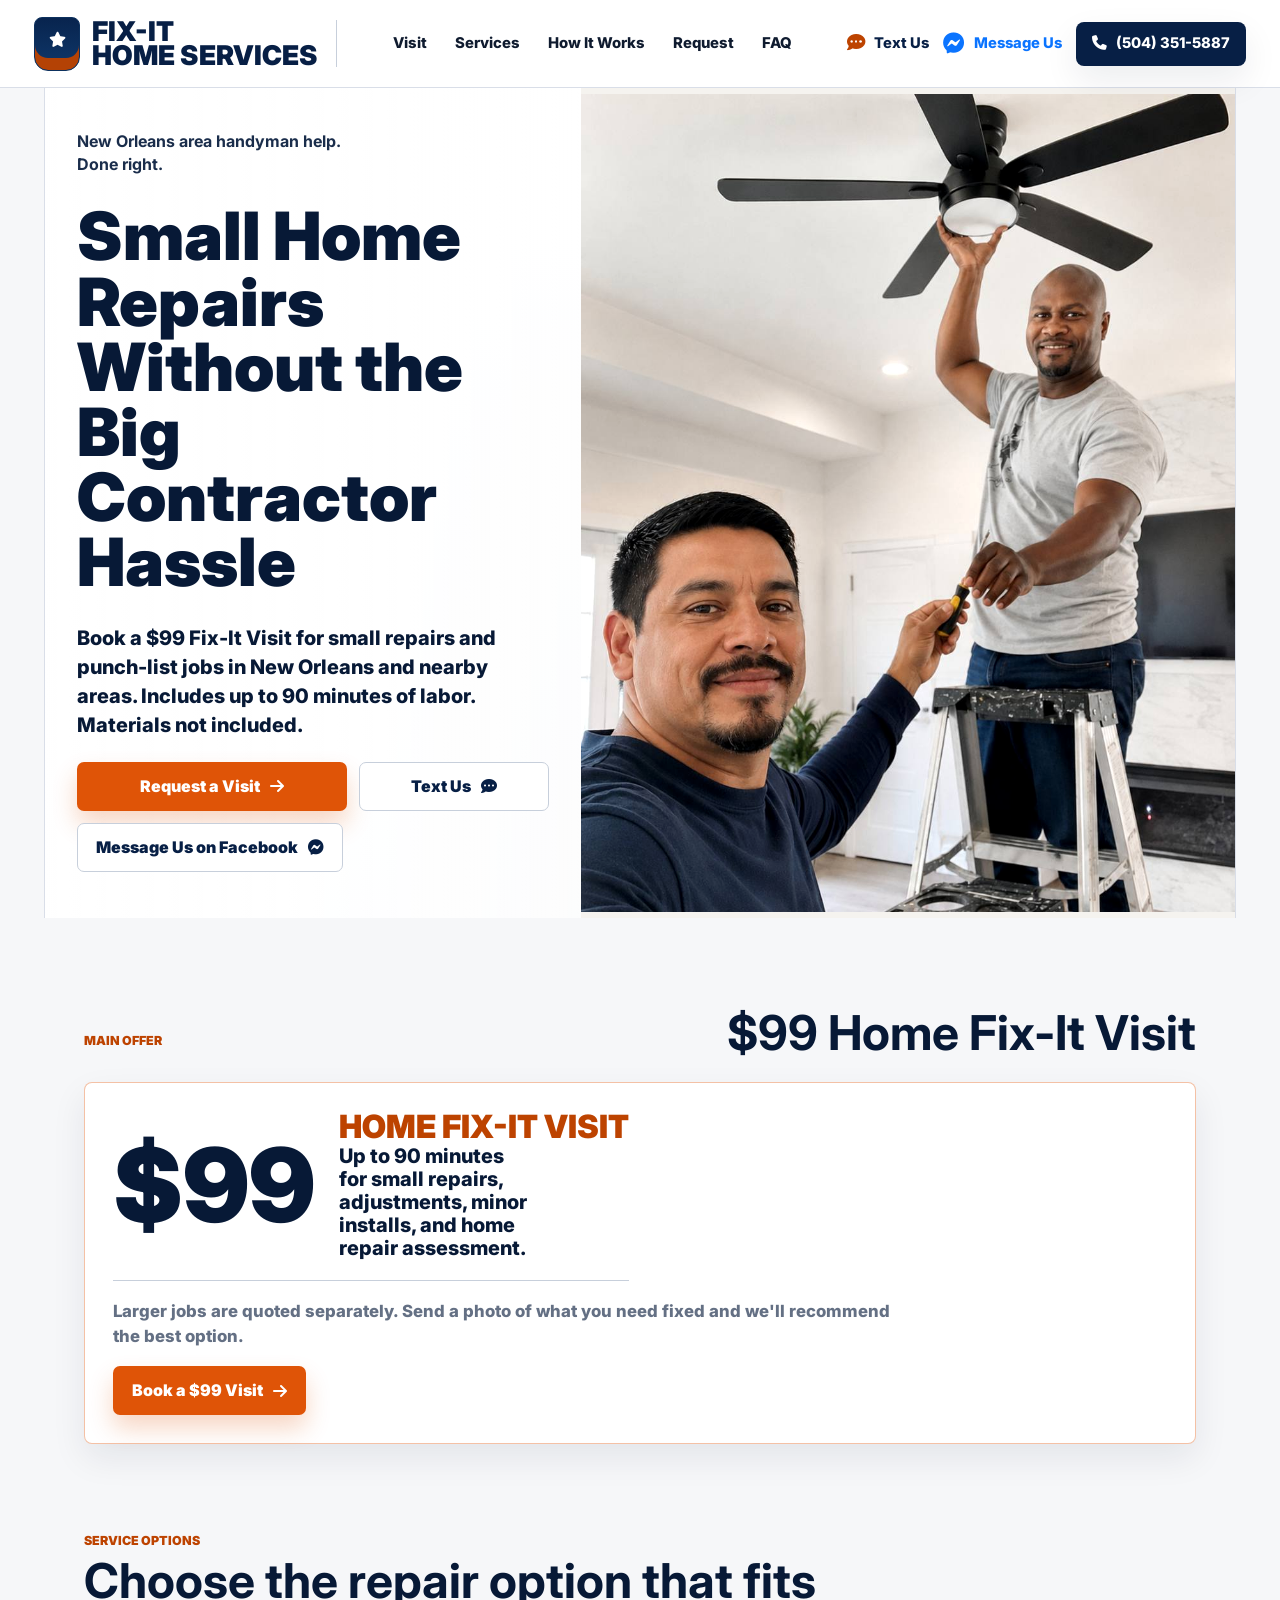
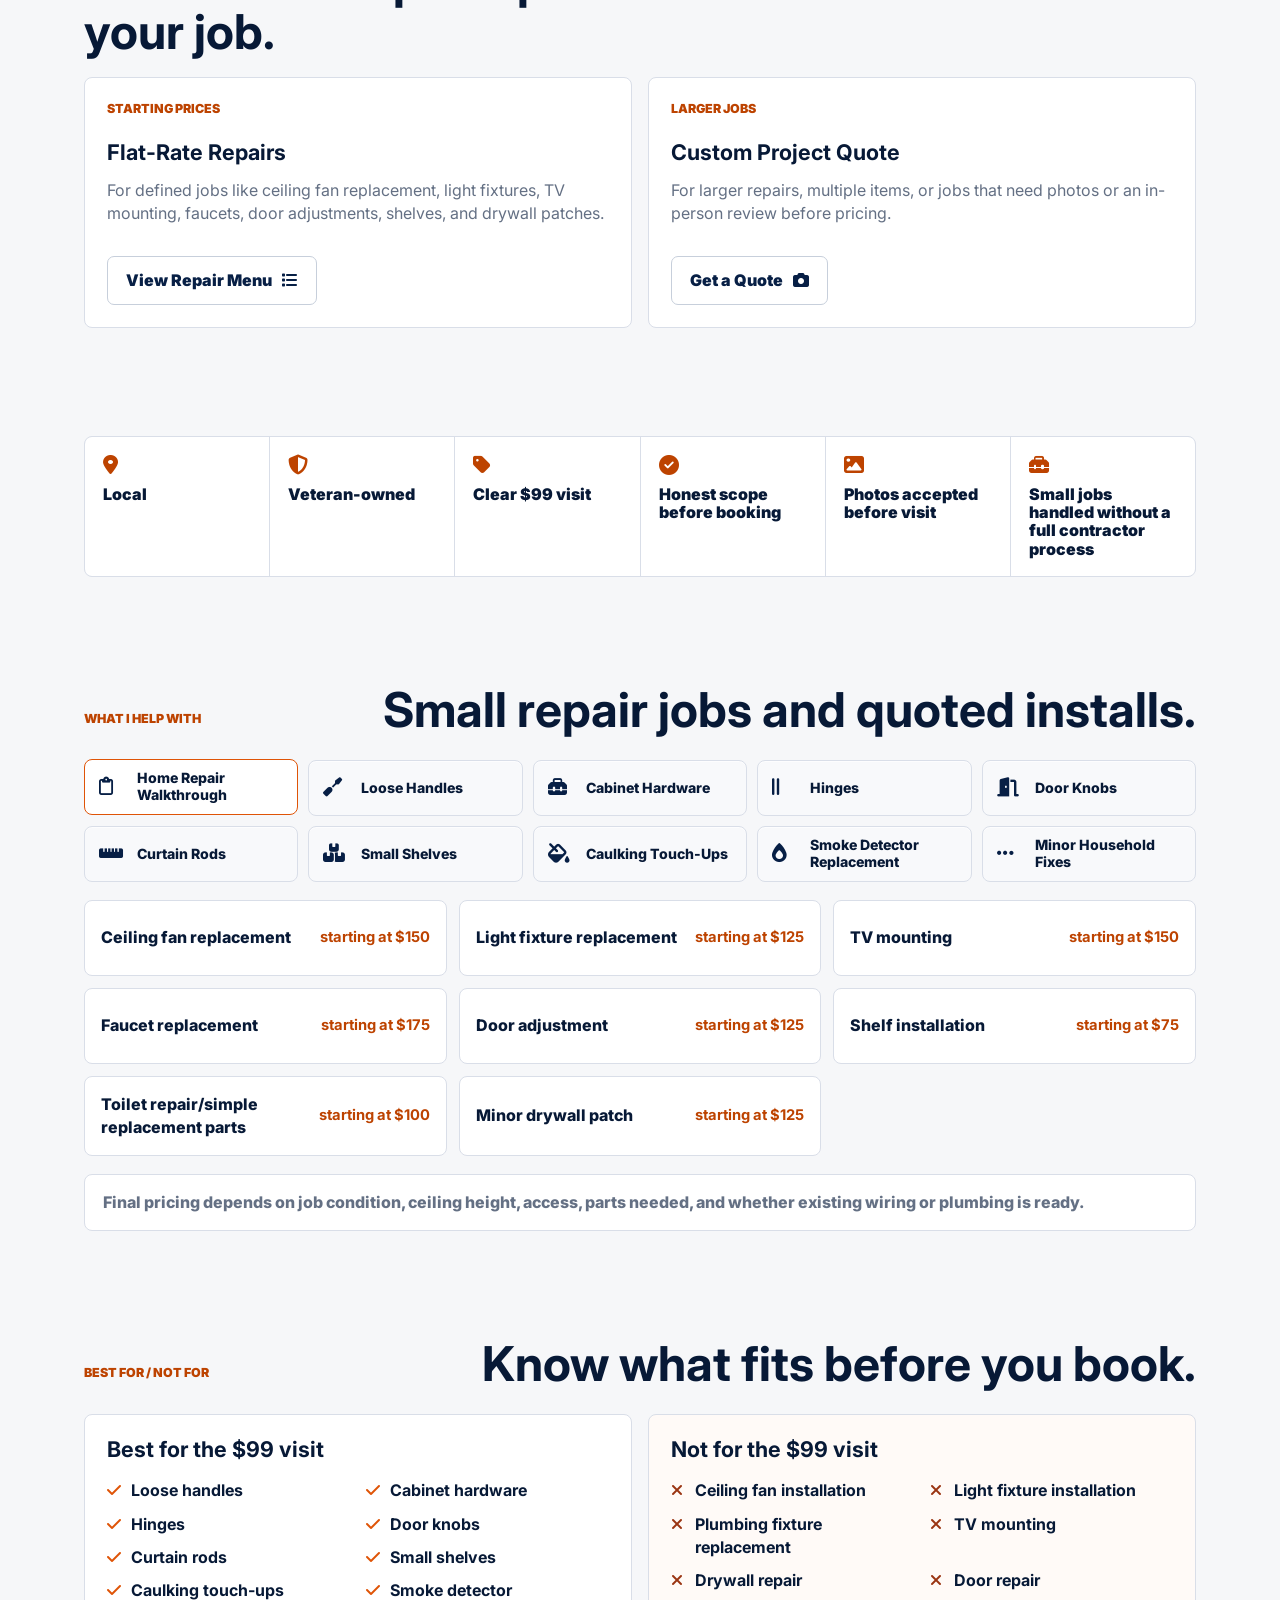
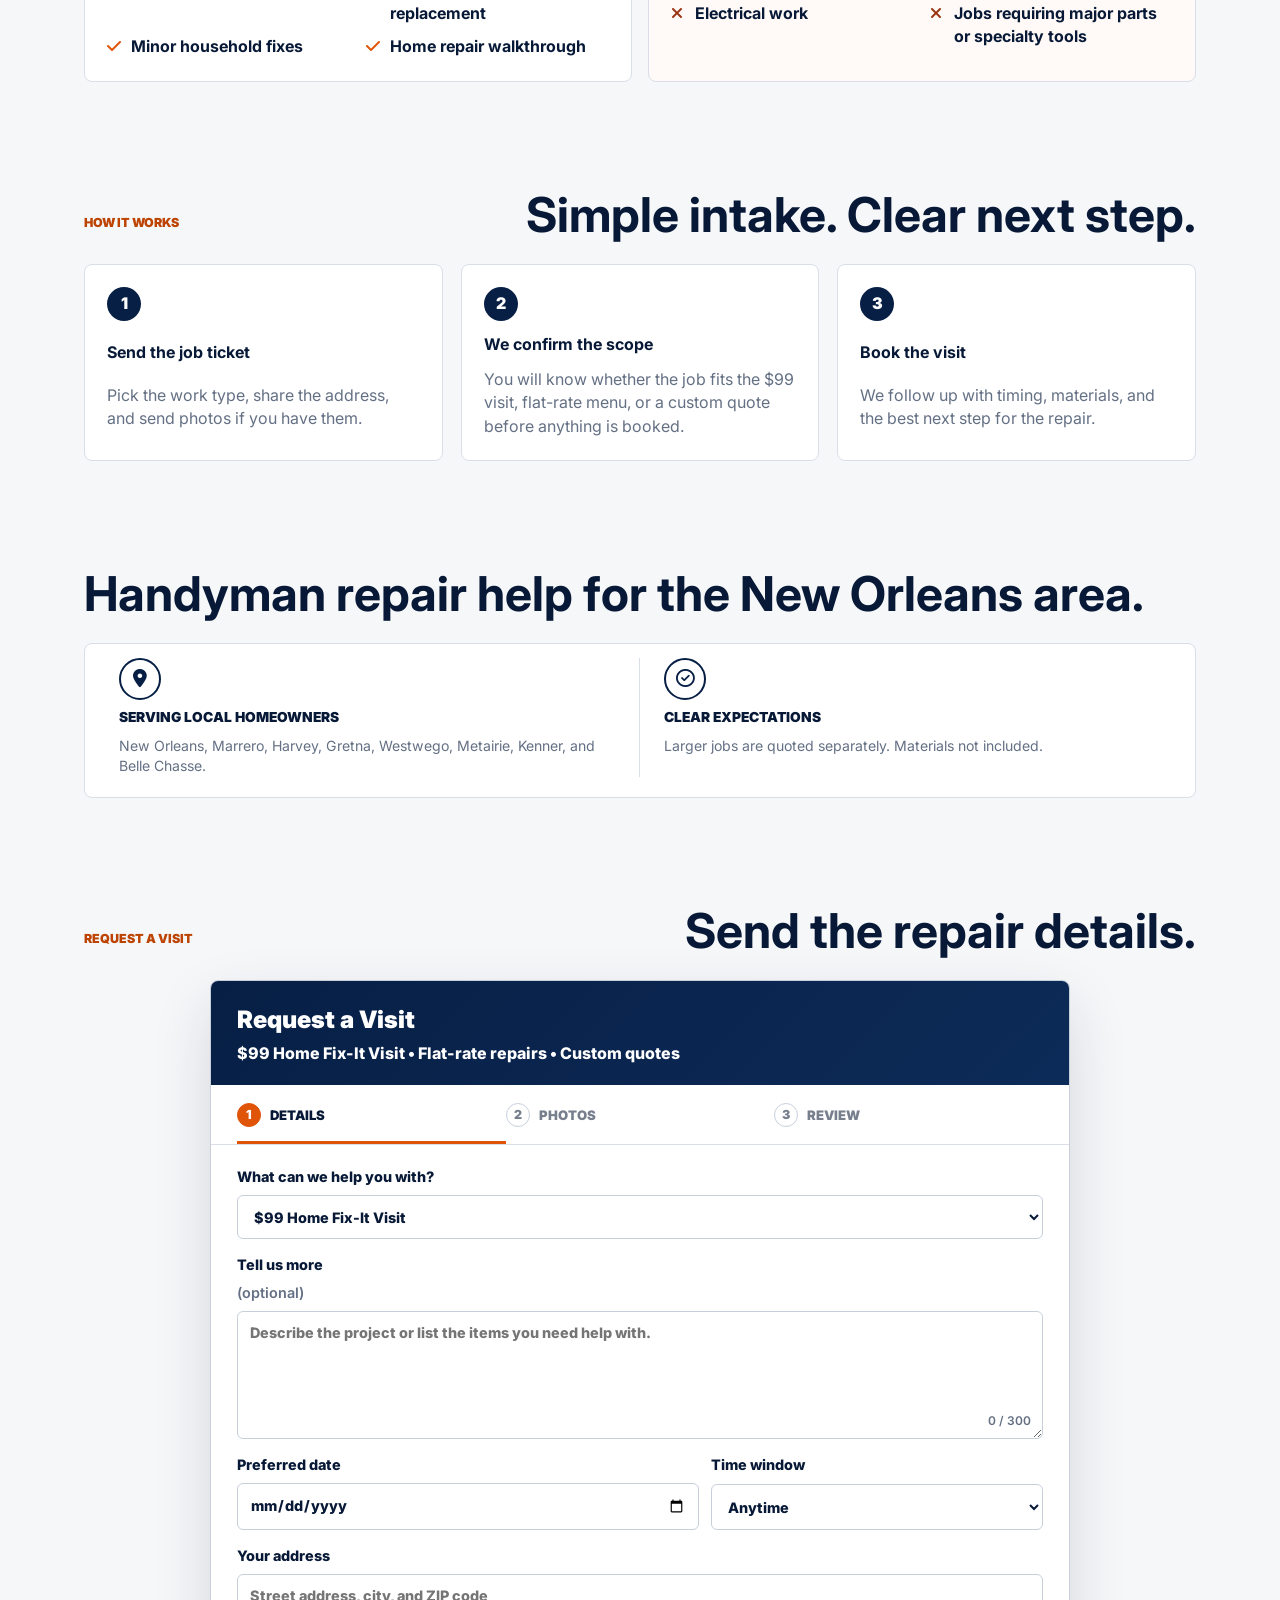
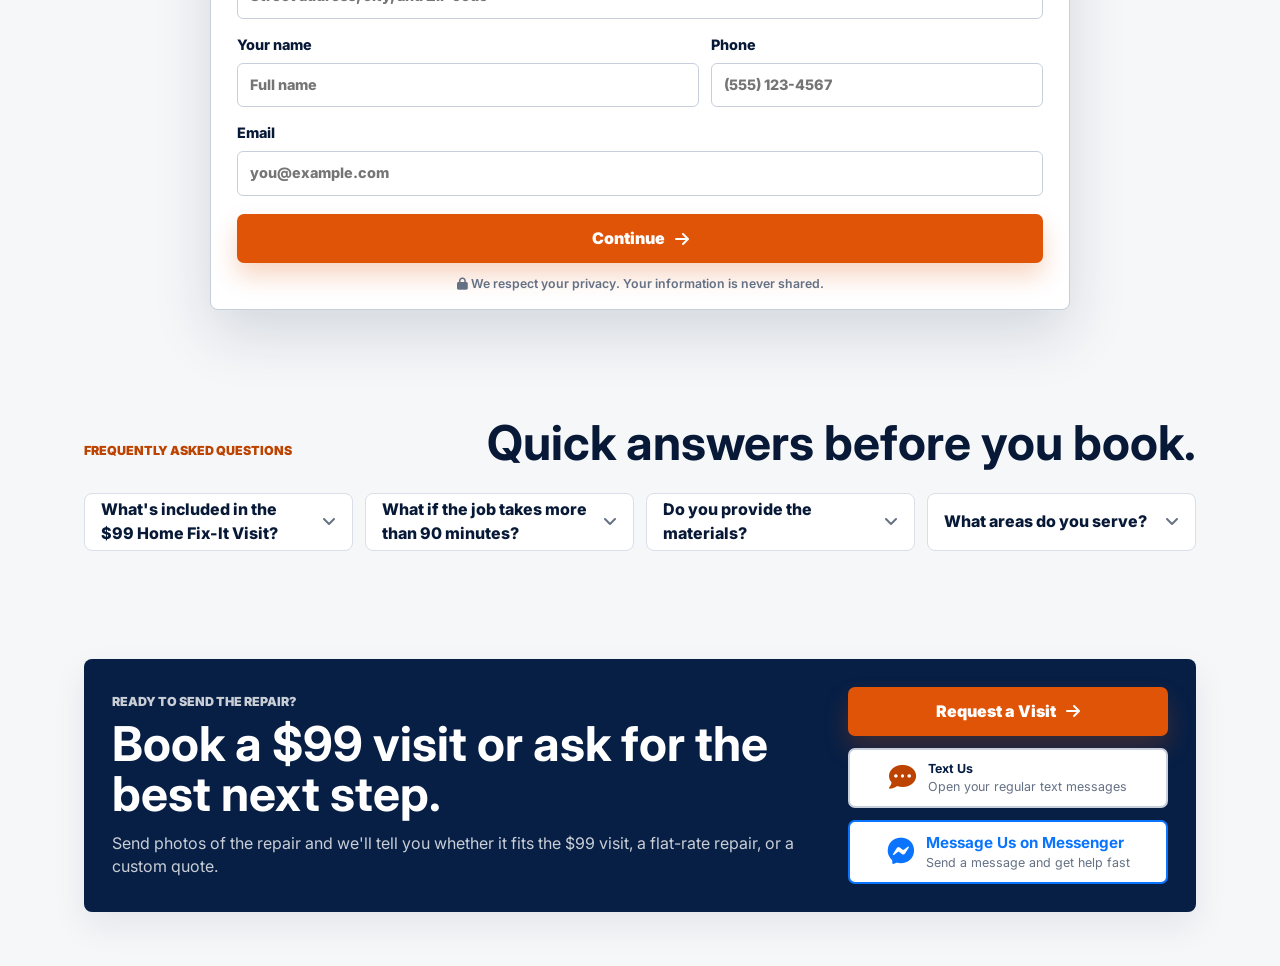
==== commit 8fcd05ce: "Add text CTA and local SEO" ====
--- a/index.html
+++ b/index.html
@@ -5,9 +5,50 @@
     <meta name="viewport" content="width=device-width, initial-scale=1">
     <meta
       name="description"
-      content="Fix-It Home Services helps local homeowners request small repair visits, flat-rate repairs, and custom project quotes."
+      content="Fix-It Home Services provides $99 Fix-It Visits, flat-rate handyman repairs, and custom project quotes in New Orleans, Marrero, Harvey, Gretna, Westwego, Metairie, Kenner, and Belle Chasse."
     >
-    <title>Fix-It Home Services | Local Handyman Help</title>
+    <title>Fix-It Home Services | Handyman Repairs in New Orleans & Nearby Areas</title>
+    <link rel="canonical" href="https://spontaneous-cocada-fb62db.netlify.app/">
+    <script type="application/ld+json">
+      {
+        "@context": "https://schema.org",
+        "@type": ["LocalBusiness", "HomeAndConstructionBusiness"],
+        "name": "Fix-It Home Services",
+        "url": "https://spontaneous-cocada-fb62db.netlify.app/",
+        "telephone": "+15043515887",
+        "image": "https://spontaneous-cocada-fb62db.netlify.app/assets/ceiling-fan-repair.jpg",
+        "description": "Fix-It Home Services provides $99 Fix-It Visits, flat-rate handyman repairs, and custom project quotes for homeowners in the New Orleans area.",
+        "priceRange": "$$",
+        "areaServed": [
+          { "@type": "City", "name": "New Orleans" },
+          { "@type": "City", "name": "Marrero" },
+          { "@type": "City", "name": "Harvey" },
+          { "@type": "City", "name": "Gretna" },
+          { "@type": "City", "name": "Westwego" },
+          { "@type": "City", "name": "Metairie" },
+          { "@type": "City", "name": "Kenner" },
+          { "@type": "City", "name": "Belle Chasse" }
+        ],
+        "serviceType": [
+          "$99 Home Fix-It Visit",
+          "Flat-rate handyman repairs",
+          "Ceiling fan replacement",
+          "Light fixture replacement",
+          "TV mounting",
+          "Faucet replacement",
+          "Door adjustment",
+          "Shelf installation",
+          "Minor drywall patch",
+          "Custom project quotes"
+        ],
+        "contactPoint": {
+          "@type": "ContactPoint",
+          "telephone": "+15043515887",
+          "contactType": "customer service",
+          "areaServed": "New Orleans metro area"
+        }
+      }
+    </script>
     <link rel="preconnect" href="https://fonts.googleapis.com">
     <link rel="preconnect" href="https://fonts.gstatic.com" crossorigin>
     <link
@@ -47,13 +88,17 @@
       </nav>
 
       <div class="header-actions">
+        <a class="text-link" href="sms:+15043515887">
+          <i class="fa-solid fa-comment-dots"></i>
+          <span>Text Us</span>
+        </a>
         <a class="messenger-link" href="https://m.me/thefixitlist" target="_blank" rel="noopener">
           <i class="fa-brands fa-facebook-messenger"></i>
           <span>Message Us</span>
         </a>
         <a class="phone-link" href="tel:+15043515887">
           <i class="fa-solid fa-phone"></i>
-          <span>5043515887</span>
+          <span>(504) 351-5887</span>
         </a>
       </div>
     </header>
@@ -62,15 +107,19 @@
       <section class="hero hero-landing">
         <div class="hero-main">
           <div class="hero-copy">
-            <p class="kicker">Local handyman help. Done right.</p>
+            <p class="kicker">New Orleans area handyman help. Done right.</p>
             <h1>Small Home Repairs Without the Big Contractor Hassle</h1>
-            <p class="hero-note">Book a $99 Fix-It Visit for small repairs and punch-list jobs. Includes up to 90 minutes of labor. Materials not included.</p>
+            <p class="hero-note">Book a $99 Fix-It Visit for small repairs and punch-list jobs in New Orleans and nearby areas. Includes up to 90 minutes of labor. Materials not included.</p>
 
             <div class="hero-actions">
               <button class="button button-primary" type="button" data-scroll-target="lead-form">
                 Request a Visit
                 <i class="fa-solid fa-arrow-right"></i>
               </button>
+              <a class="button button-secondary" href="sms:+15043515887">
+                Text Us
+                <i class="fa-solid fa-comment-dots"></i>
+              </a>
               <a class="button button-secondary" href="https://m.me/thefixitlist" target="_blank" rel="noopener">
                 Message Us on Facebook
                 <i class="fa-brands fa-facebook-messenger"></i>
@@ -271,14 +320,14 @@
 
       <section class="proof-section section" id="proof">
         <div class="section-heading">
-          <h2>Local repair help with clear expectations.</h2>
+          <h2>Handyman repair help for the New Orleans area.</h2>
         </div>
         <div class="proof-layout">
           <div class="proof-row" aria-label="Service proof">
             <article>
               <i class="fa-solid fa-location-dot"></i>
-              <strong>Proudly serving your local community</strong>
-              <span>New Orleans area and nearby communities</span>
+              <strong>Serving local homeowners</strong>
+              <span>New Orleans, Marrero, Harvey, Gretna, Westwego, Metairie, Kenner, and Belle Chasse.</span>
             </article>
             <article>
               <i class="fa-regular fa-circle-check"></i>
@@ -383,11 +432,11 @@
 
             <div class="form-step" data-step="2">
               <label class="upload-zone">
-                <input type="file" name="photos" accept="image/*" multiple>
+                <input type="file" name="photo" accept="image/*">
                 <i class="fa-regular fa-image"></i>
-                <strong>Upload photos</strong>
-                <span>or drag and drop up to 5 files</span>
-                <small>JPG, PNG up to 10MB each</small>
+                <strong>Upload a photo</strong>
+                <span>or drag and drop one file</span>
+                <small>JPG or PNG up to 10MB</small>
               </label>
 
               <div class="photo-feedback" aria-live="polite">No photos selected yet.</div>
@@ -395,7 +444,7 @@
               <div class="tips-box">
                 <strong>Tips for helpful photos</strong>
                 <ul>
-                  <li><i class="fa-solid fa-check"></i> Take photos in good light</li>
+                  <li><i class="fa-solid fa-check"></i> Take the photo in good light</li>
                   <li><i class="fa-solid fa-check"></i> Show the whole area</li>
                   <li><i class="fa-solid fa-check"></i> Zoom in on the issue</li>
                 </ul>
@@ -470,7 +519,7 @@
           </details>
           <details>
             <summary>What areas do you serve?</summary>
-            <p>Fix-It Home Services serves local homeowners in the New Orleans area and nearby communities.</p>
+            <p>Fix-It Home Services serves homeowners in New Orleans, Marrero, Harvey, Gretna, Westwego, Metairie, Kenner, Belle Chasse, and nearby communities.</p>
           </details>
         </div>
       </section>
@@ -487,6 +536,13 @@
               Request a Visit
               <i class="fa-solid fa-arrow-right"></i>
             </button>
+            <a class="sms-cta" href="sms:+15043515887">
+              <i class="fa-solid fa-comment-dots"></i>
+              <span>
+                <strong>Text Us</strong>
+                Open your regular text messages
+              </span>
+            </a>
             <a class="messenger-cta" href="https://m.me/thefixitlist" target="_blank" rel="noopener">
               <i class="fa-brands fa-facebook-messenger"></i>
               <span>
--- a/styles.css
+++ b/styles.css
@@ -148,6 +148,7 @@
   gap: 14px;
 }
 
+.text-link,
 .messenger-link,
 .phone-link {
   display: inline-flex;
@@ -158,6 +159,15 @@
   border-radius: 8px;
   font-size: 0.92rem;
   font-weight: 800;
+}
+
+.text-link {
+  color: var(--navy);
+}
+
+.text-link i {
+  color: var(--orange-dark);
+  font-size: 1.15rem;
 }
 
 .messenger-link {
@@ -802,6 +812,7 @@
   content: "";
 }
 
+.sms-cta,
 .messenger-cta {
   display: flex;
   align-items: center;
@@ -816,10 +827,25 @@
   text-decoration: none;
 }
 
+.sms-cta {
+  color: var(--navy);
+  border-color: var(--line-strong);
+}
+
+.sms-cta i {
+  color: var(--orange-dark);
+}
+
+.sms-cta strong {
+  color: var(--navy);
+}
+
+.sms-cta i,
 .messenger-cta i {
   font-size: 1.7rem;
 }
 
+.sms-cta span,
 .messenger-cta span {
   display: grid;
   color: var(--muted);
@@ -1145,6 +1171,7 @@
 }
 
 .final-actions .button,
+.final-actions .sms-cta,
 .final-actions .messenger-cta {
   width: 100%;
 }
@@ -1158,6 +1185,7 @@
   background-color: var(--orange-dark);
 }
 
+.final-actions .sms-cta,
 .final-actions .messenger-cta {
   background-color: #ffffff;
 }
@@ -1347,6 +1375,7 @@
     gap: 10px;
   }
 
+  .text-link,
   .messenger-link,
   .phone-link {
     justify-content: flex-start;
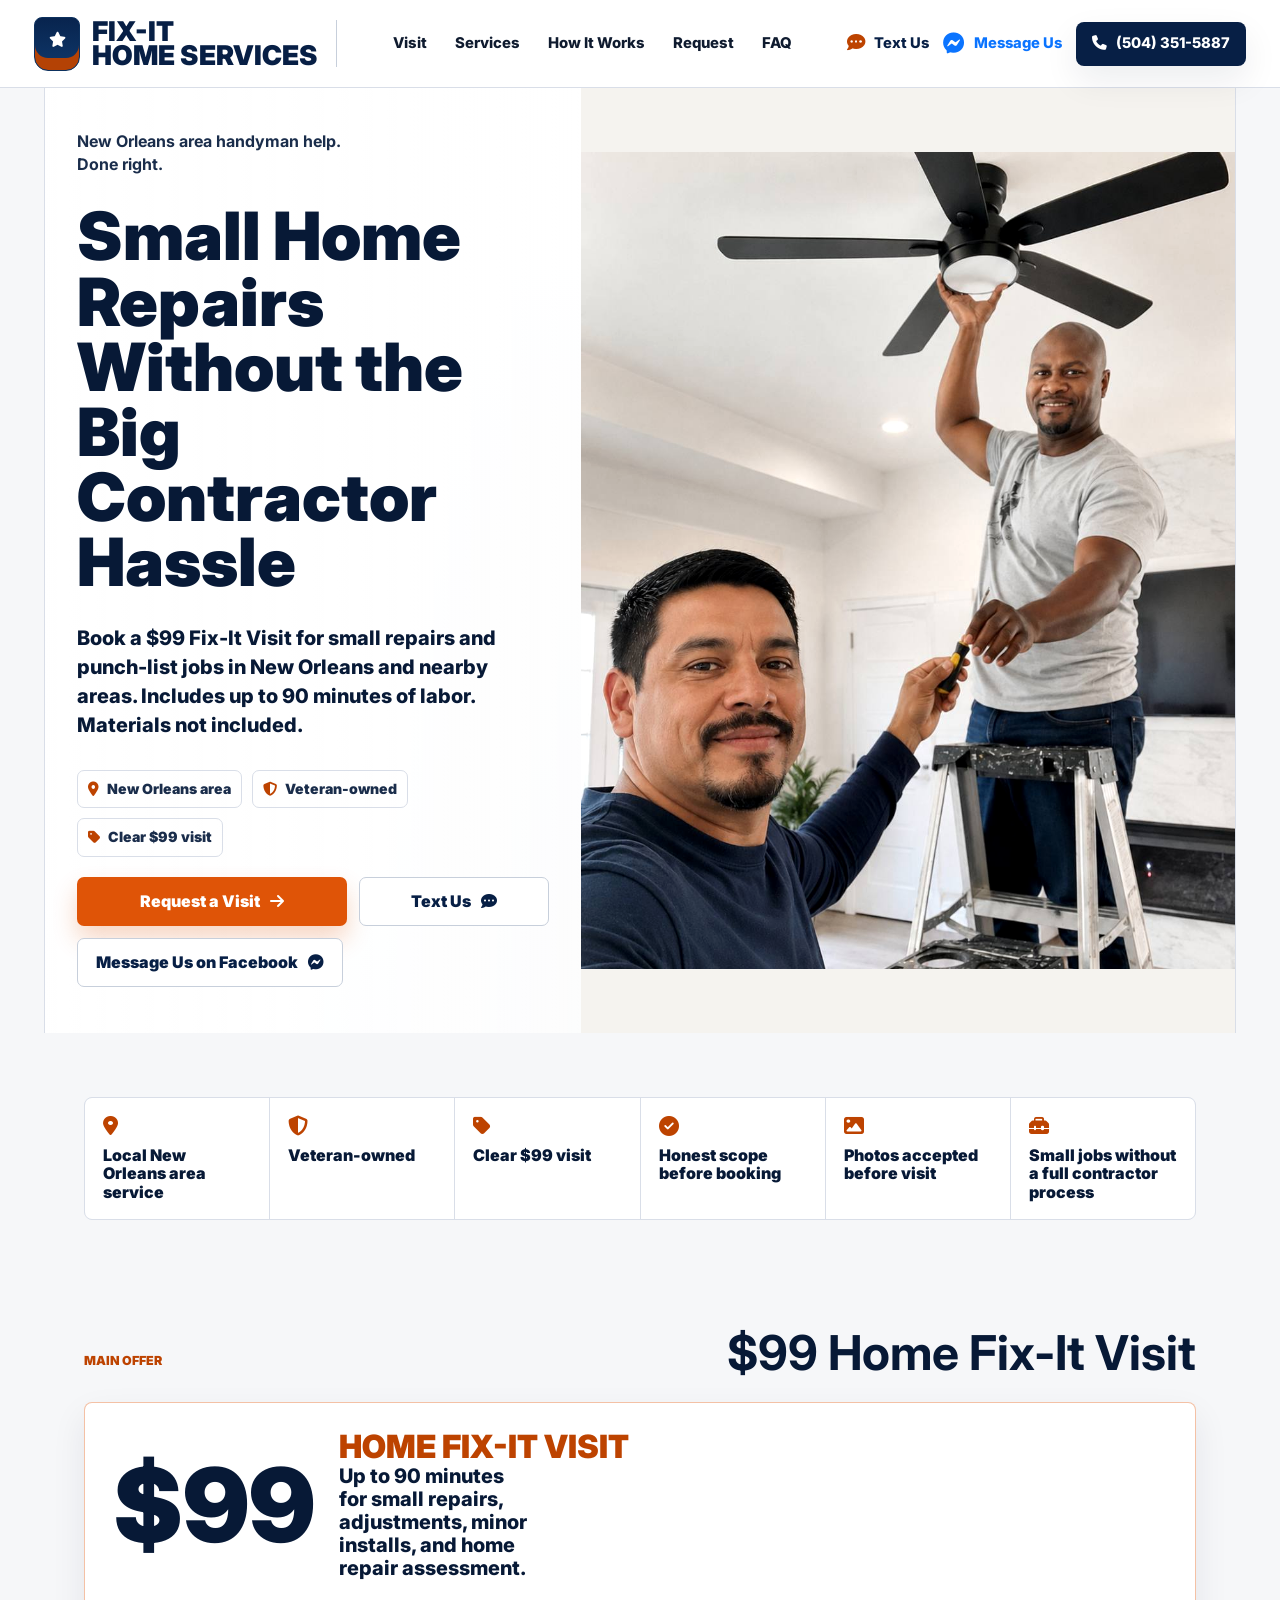
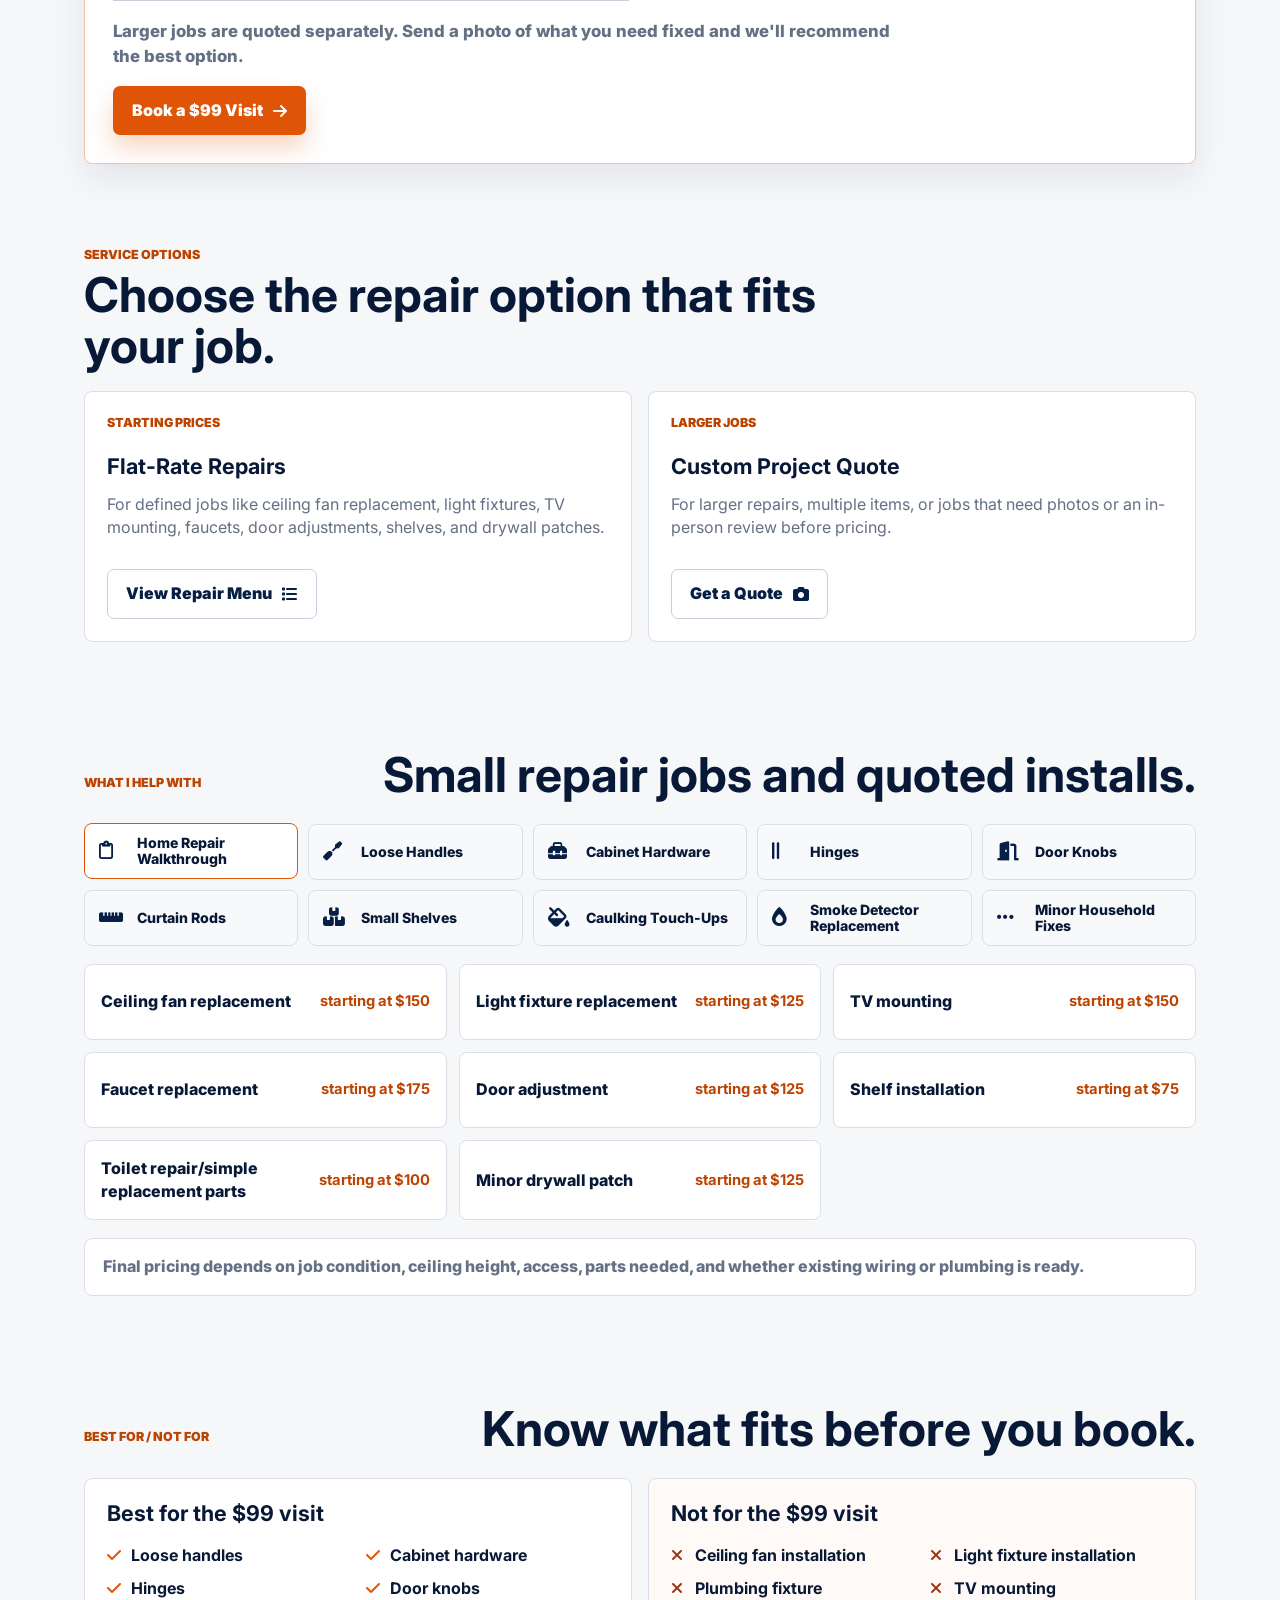
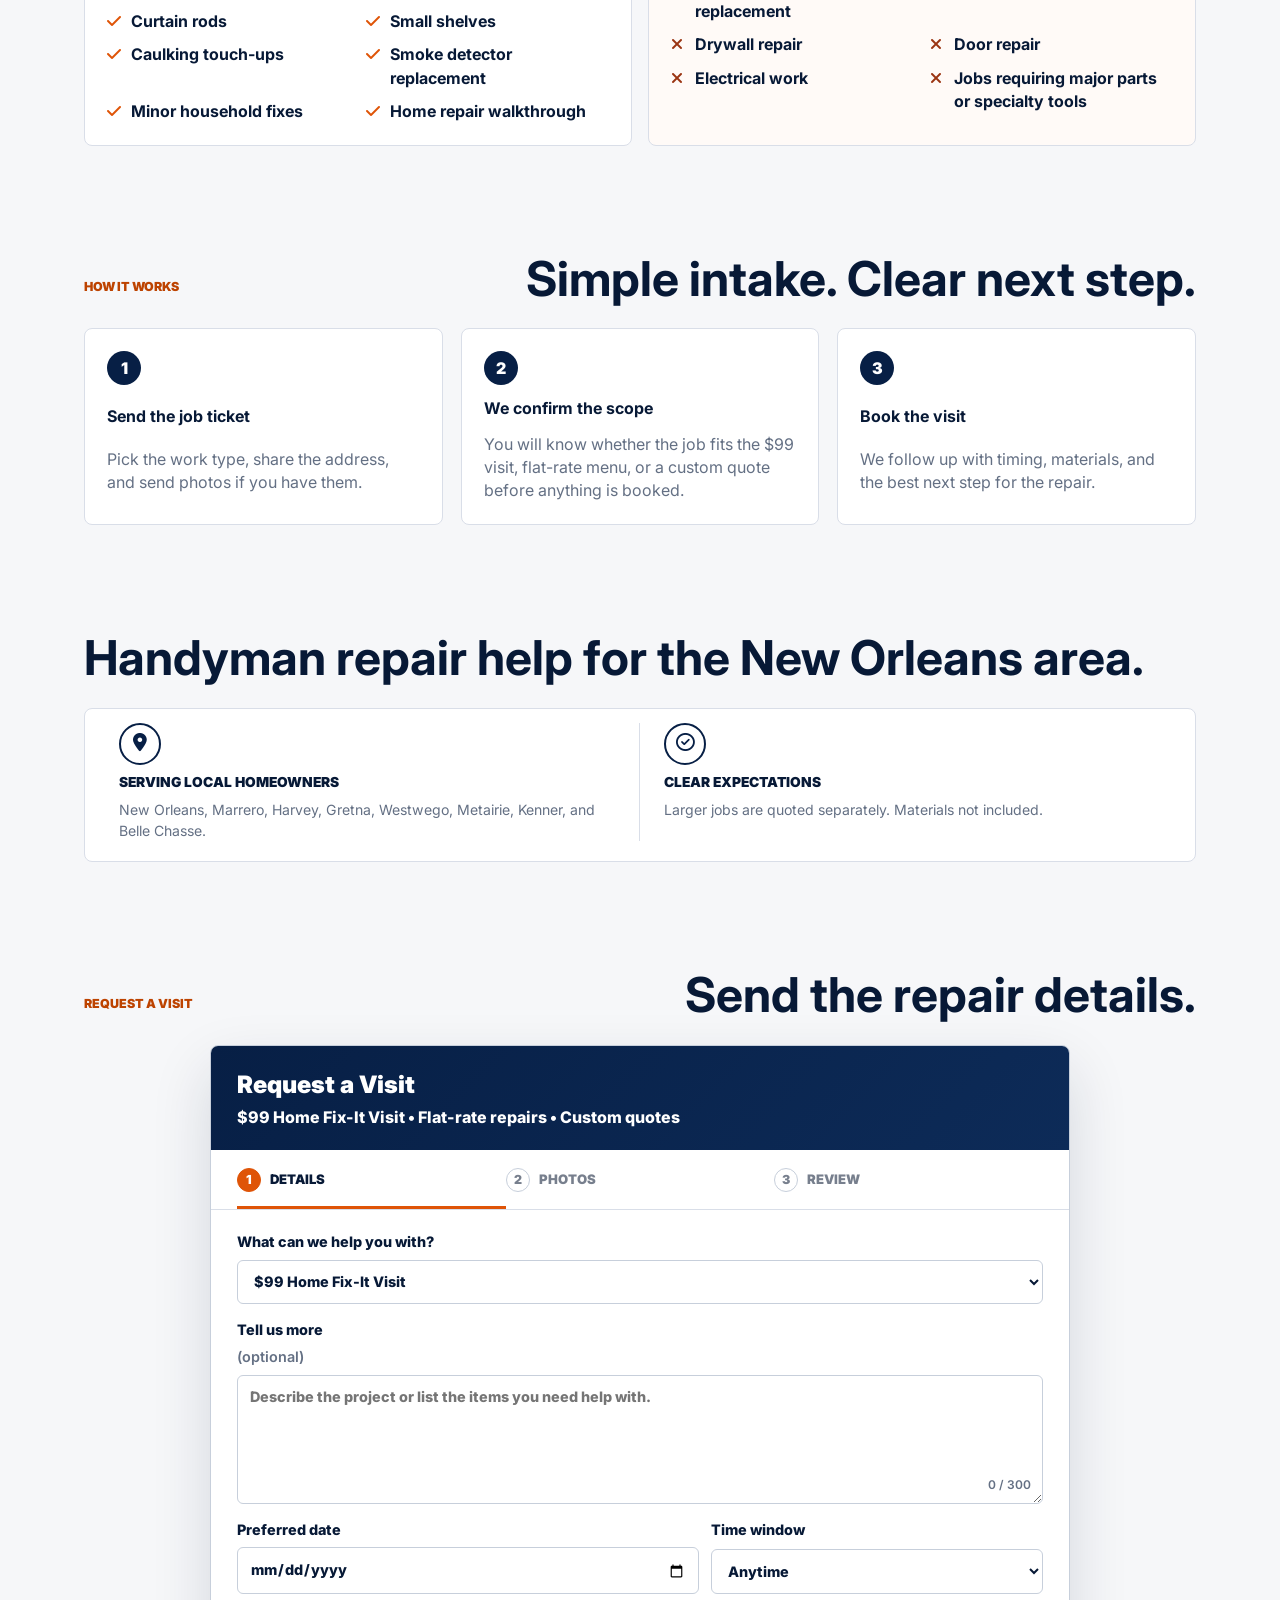
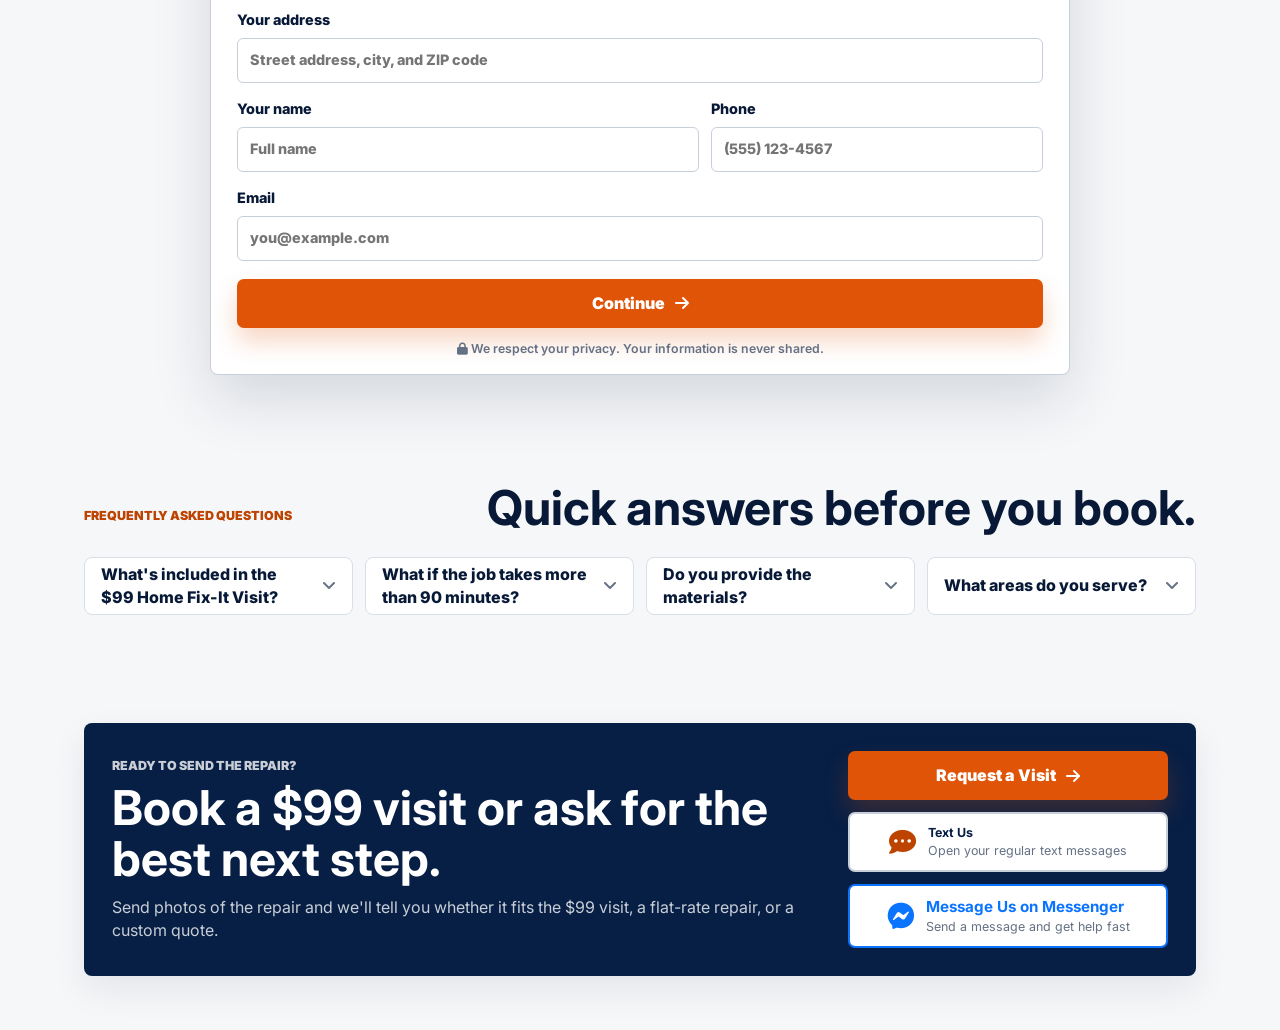
==== commit 7d2d16ca: "Apply trust-first homepage redesign" ====
--- a/index.html
+++ b/index.html
@@ -111,6 +111,12 @@
             <h1>Small Home Repairs Without the Big Contractor Hassle</h1>
             <p class="hero-note">Book a $99 Fix-It Visit for small repairs and punch-list jobs in New Orleans and nearby areas. Includes up to 90 minutes of labor. Materials not included.</p>
 
+            <ul class="hero-trust-list" aria-label="Why homeowners choose Fix-It Home Services">
+              <li><i class="fa-solid fa-location-dot"></i> New Orleans area</li>
+              <li><i class="fa-solid fa-shield-halved"></i> Veteran-owned</li>
+              <li><i class="fa-solid fa-tag"></i> Clear $99 visit</li>
+            </ul>
+
             <div class="hero-actions">
               <button class="button button-primary" type="button" data-scroll-target="lead-form">
                 Request a Visit
@@ -130,6 +136,17 @@
           <figure class="hero-photo">
             <img src="assets/ceiling-fan-repair.jpg" alt="Two people working together on a ceiling fan repair for Fix-It Home Services">
           </figure>
+        </div>
+      </section>
+
+      <section class="trust-strip-section section" aria-label="Why customers can trust Fix-It Home Services">
+        <div class="trust-strip">
+          <article><i class="fa-solid fa-location-dot"></i><span>Local New Orleans area service</span></article>
+          <article><i class="fa-solid fa-shield-halved"></i><span>Veteran-owned</span></article>
+          <article><i class="fa-solid fa-tag"></i><span>Clear $99 visit</span></article>
+          <article><i class="fa-solid fa-circle-check"></i><span>Honest scope before booking</span></article>
+          <article><i class="fa-solid fa-image"></i><span>Photos accepted before visit</span></article>
+          <article><i class="fa-solid fa-toolbox"></i><span>Small jobs without a full contractor process</span></article>
         </div>
       </section>
 
@@ -178,17 +195,6 @@
               <i class="fa-solid fa-camera"></i>
             </button>
           </article>
-        </div>
-      </section>
-
-      <section class="trust-strip-section section" aria-label="Why customers can trust Fix-It Home Services">
-        <div class="trust-strip">
-          <article><i class="fa-solid fa-location-dot"></i><span>Local</span></article>
-          <article><i class="fa-solid fa-shield-halved"></i><span>Veteran-owned</span></article>
-          <article><i class="fa-solid fa-tag"></i><span>Clear $99 visit</span></article>
-          <article><i class="fa-solid fa-circle-check"></i><span>Honest scope before booking</span></article>
-          <article><i class="fa-solid fa-image"></i><span>Photos accepted before visit</span></article>
-          <article><i class="fa-solid fa-toolbox"></i><span>Small jobs handled without a full contractor process</span></article>
         </div>
       </section>
 
--- a/styles.css
+++ b/styles.css
@@ -302,11 +302,38 @@
   display: flex;
   flex-wrap: wrap;
   gap: 12px;
-  margin: -8px 0 30px;
+  margin: 20px 0 30px;
 }
 
 .hero-actions .button {
   min-width: 190px;
+}
+
+.hero-trust-list {
+  display: flex;
+  flex-wrap: wrap;
+  gap: 10px;
+  margin: 0;
+  padding: 0;
+  color: var(--ink-soft);
+  font-size: 0.88rem;
+  font-weight: 900;
+  list-style: none;
+}
+
+.hero-trust-list li {
+  display: inline-flex;
+  min-height: 36px;
+  align-items: center;
+  gap: 8px;
+  padding: 8px 10px;
+  background: rgba(255, 255, 255, 0.72);
+  border: 1px solid var(--line);
+  border-radius: 7px;
+}
+
+.hero-trust-list i {
+  color: var(--orange-dark);
 }
 
 .trust-grid {
@@ -914,6 +941,10 @@
   width: fit-content;
 }
 
+.trust-strip-section {
+  padding-top: 28px;
+}
+
 .trust-strip {
   display: grid;
   grid-template-columns: repeat(6, minmax(0, 1fr));
@@ -955,7 +986,7 @@
 }
 
 .pricing-section {
-  padding-top: 34px;
+  padding-top: 28px;
 }
 
 .pricing-heading {
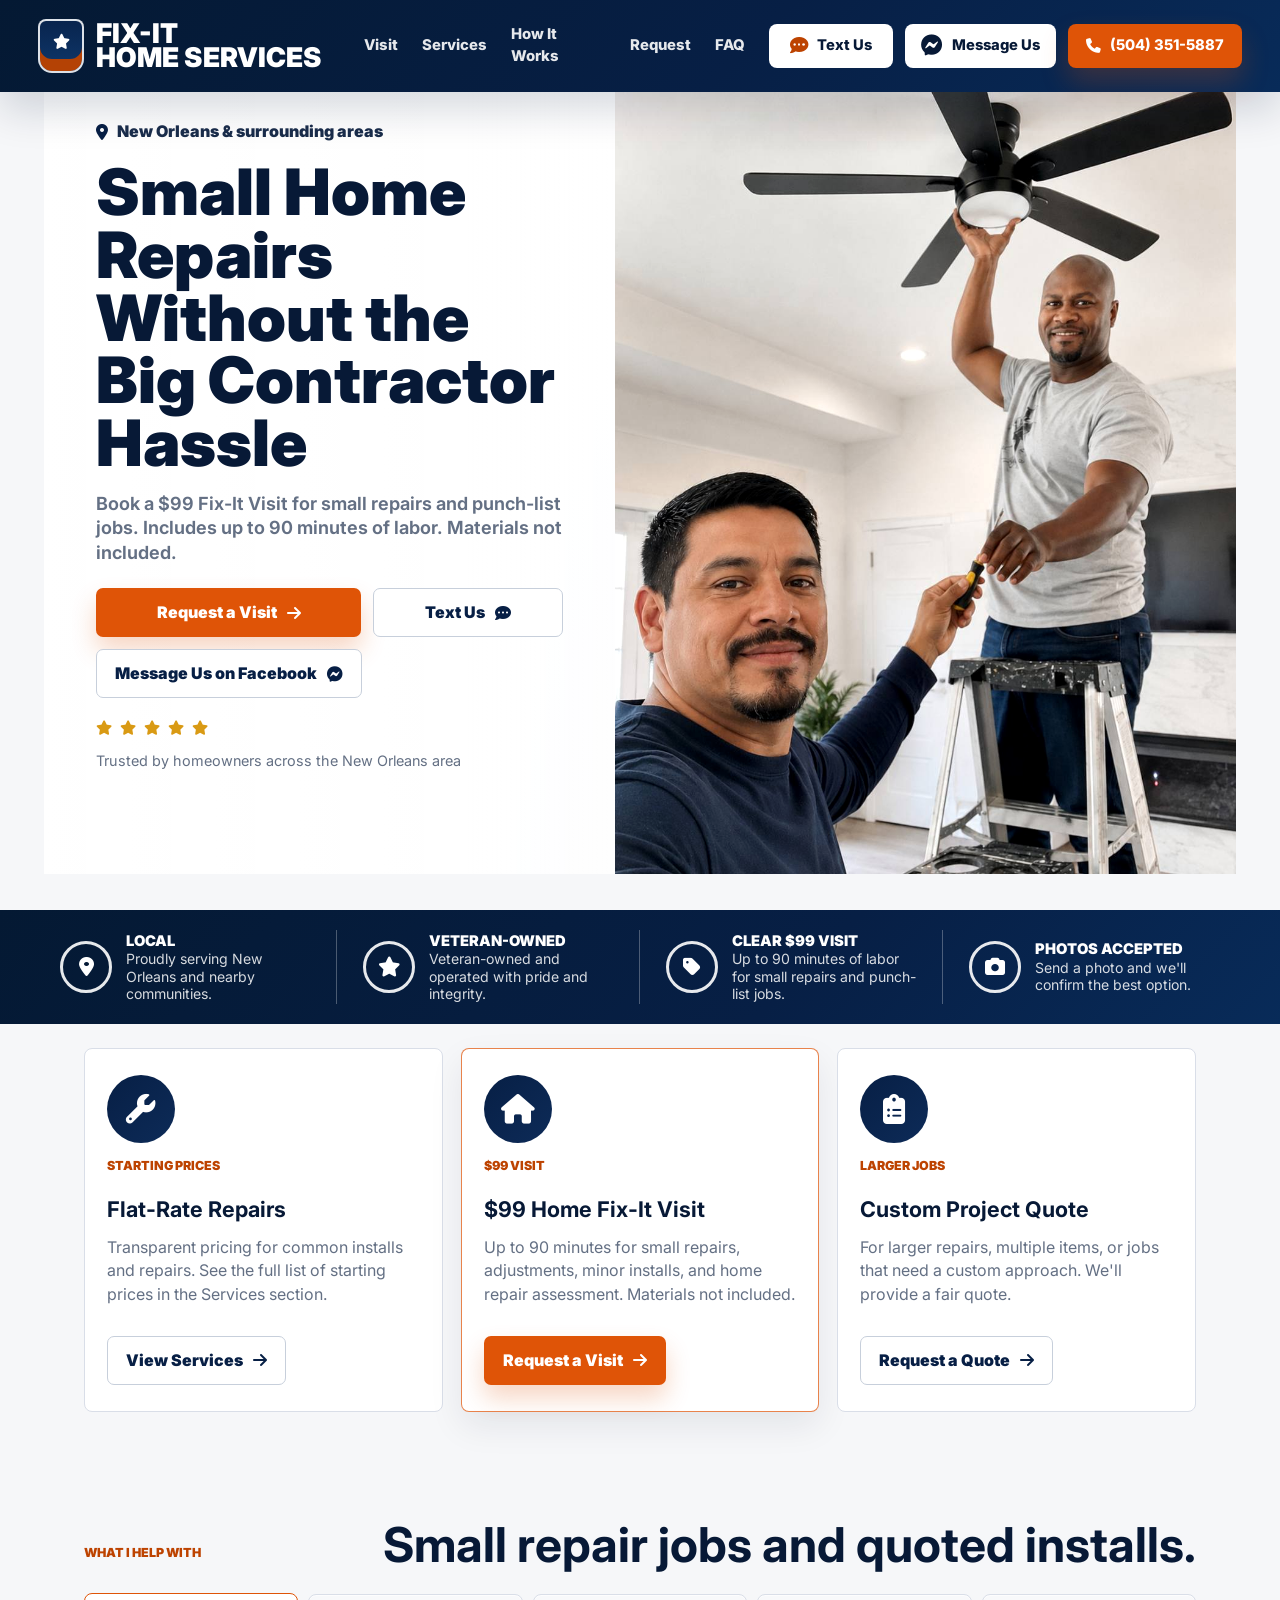
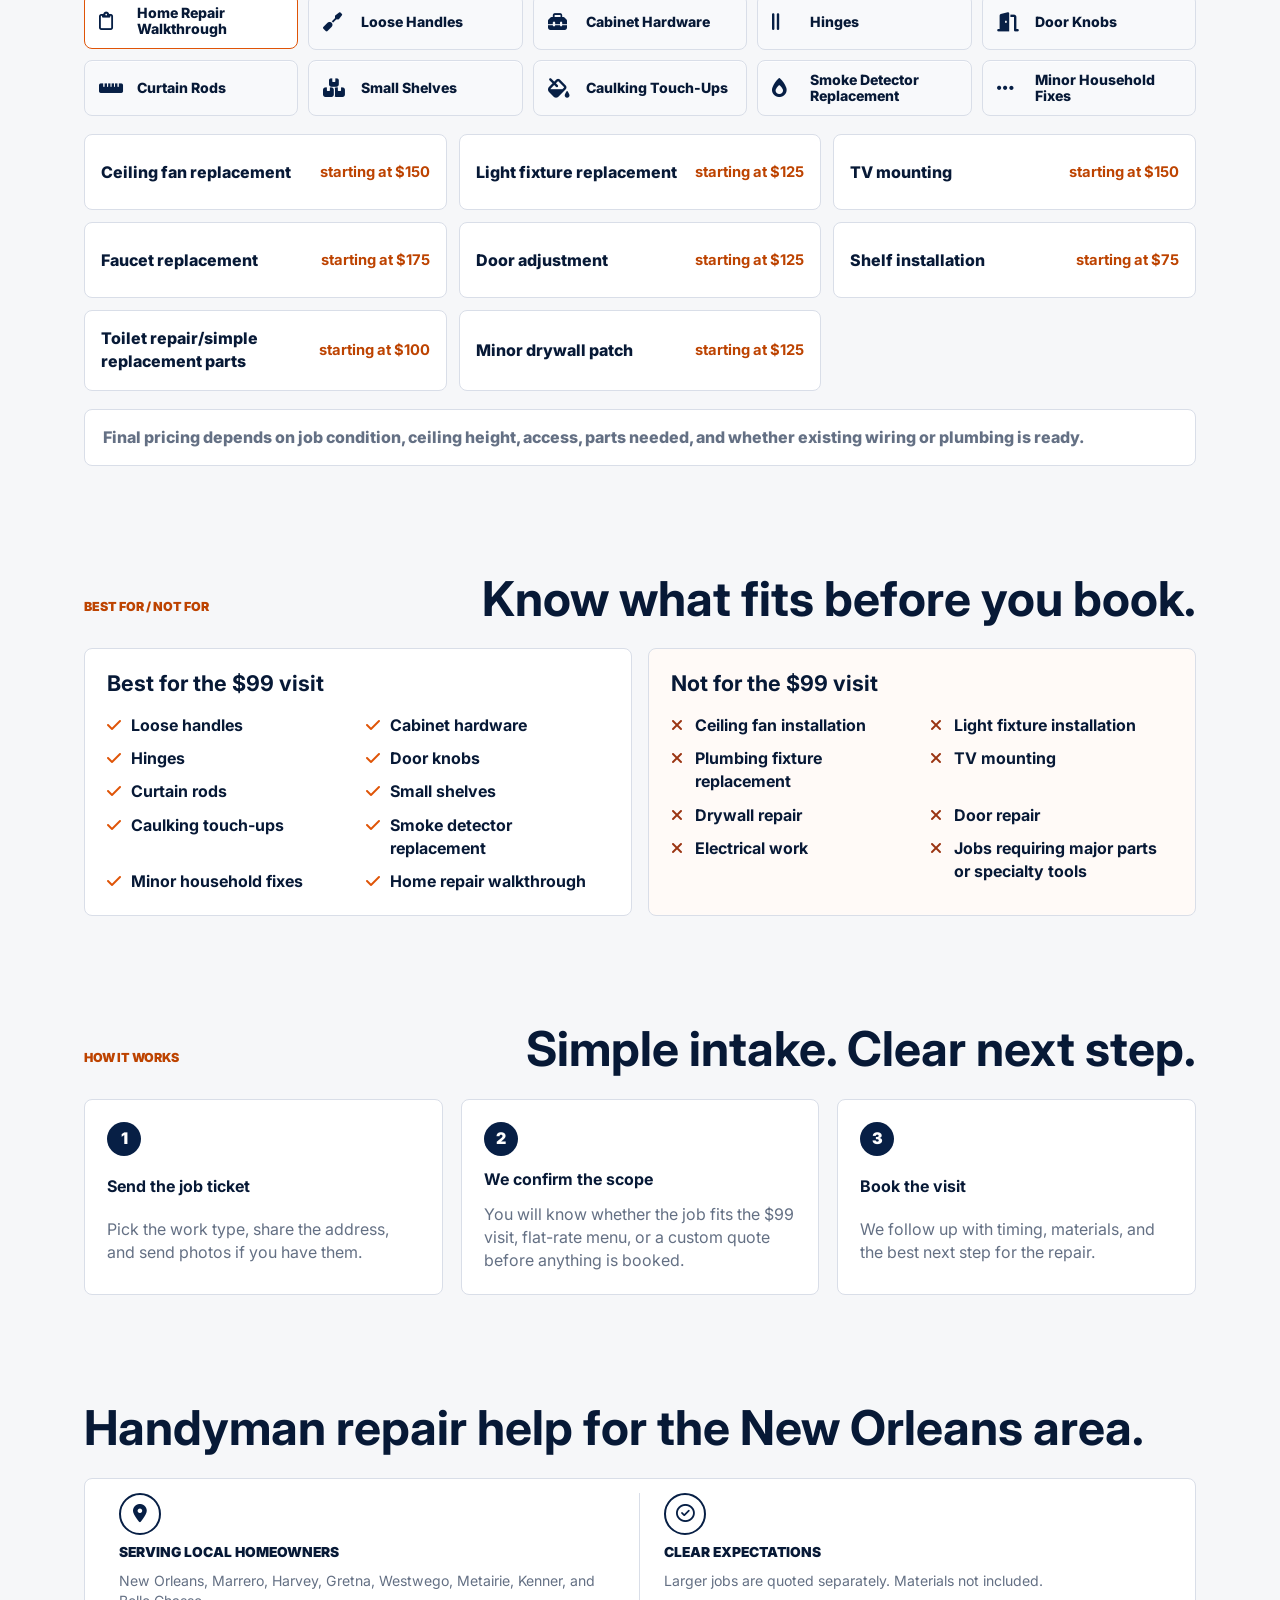
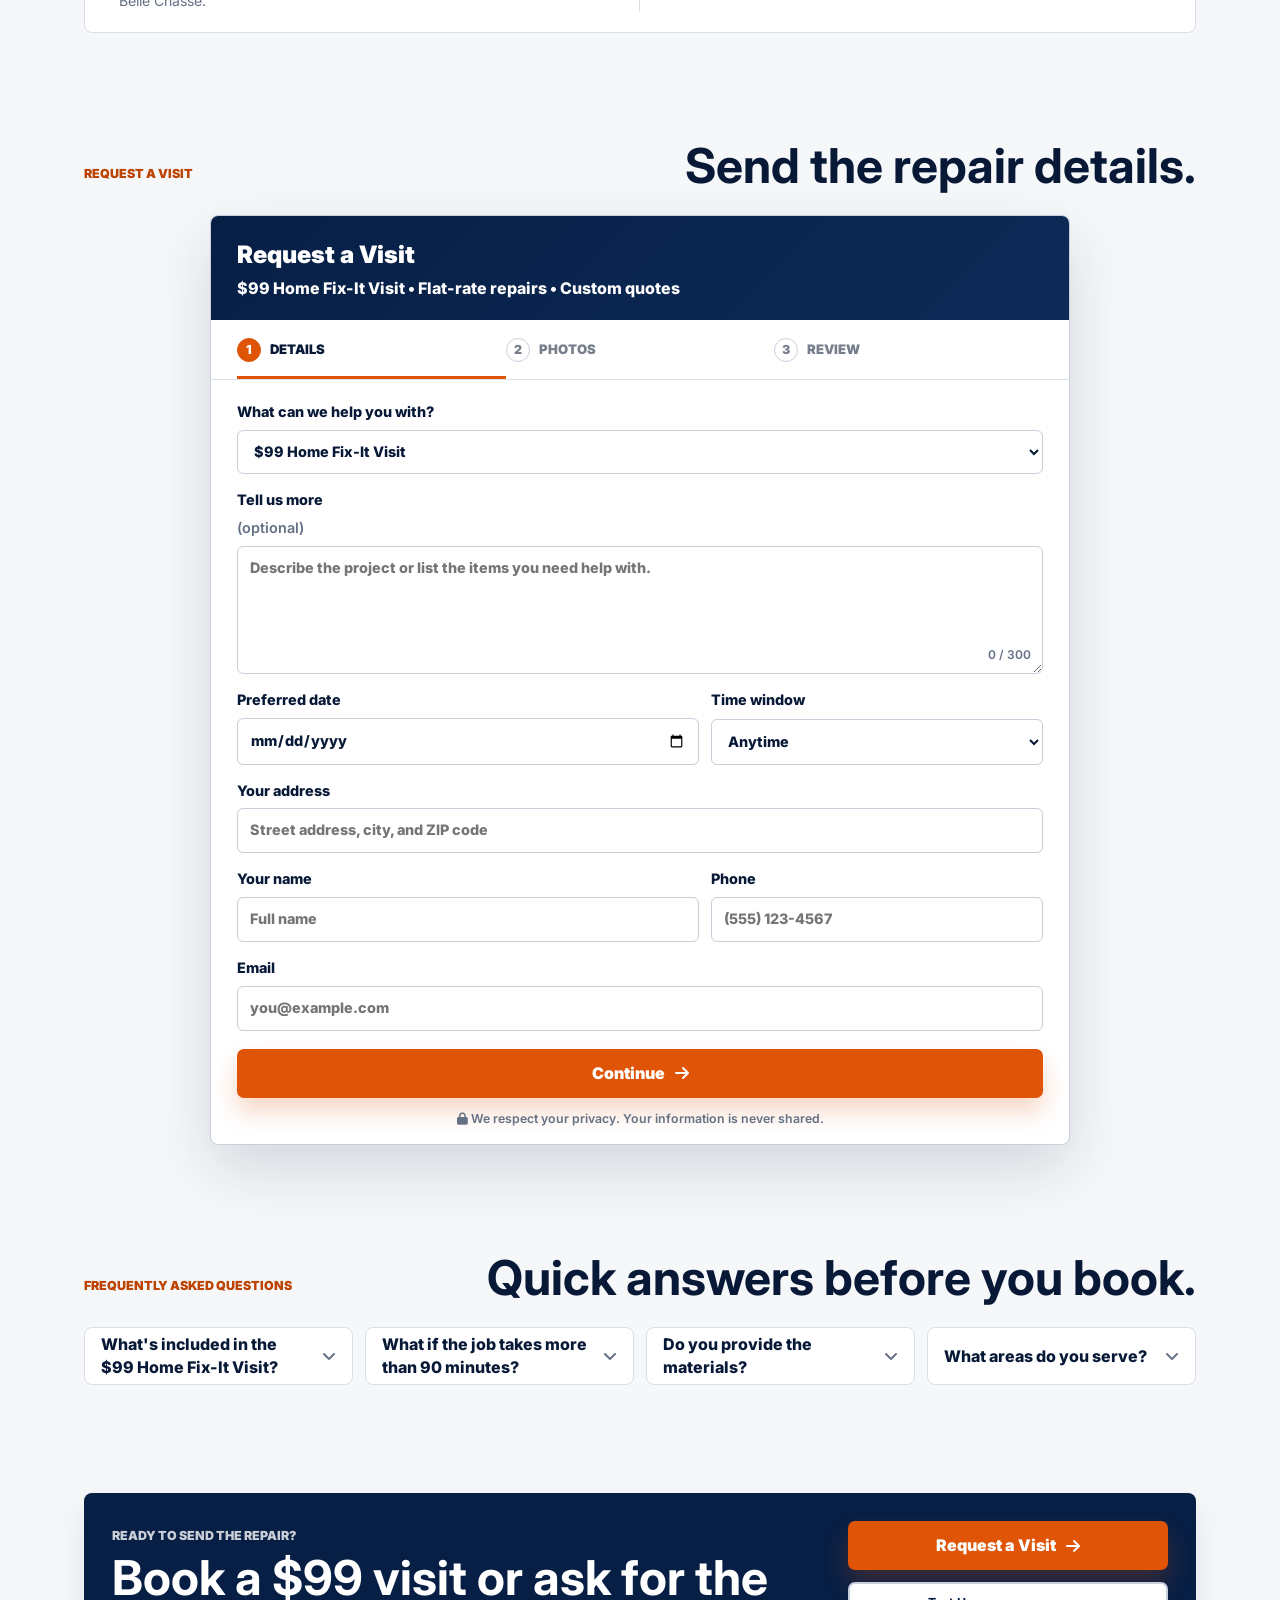
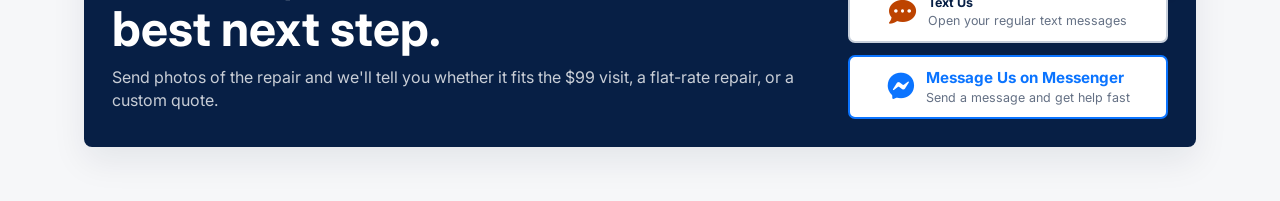
==== commit bbf0b8a7: "Match generated trust-first design" ====
--- a/index.html
+++ b/index.html
@@ -107,15 +107,9 @@
       <section class="hero hero-landing">
         <div class="hero-main">
           <div class="hero-copy">
-            <p class="kicker">New Orleans area handyman help. Done right.</p>
+            <p class="kicker"><i class="fa-solid fa-location-dot"></i> New Orleans &amp; surrounding areas</p>
             <h1>Small Home Repairs Without the Big Contractor Hassle</h1>
-            <p class="hero-note">Book a $99 Fix-It Visit for small repairs and punch-list jobs in New Orleans and nearby areas. Includes up to 90 minutes of labor. Materials not included.</p>
-
-            <ul class="hero-trust-list" aria-label="Why homeowners choose Fix-It Home Services">
-              <li><i class="fa-solid fa-location-dot"></i> New Orleans area</li>
-              <li><i class="fa-solid fa-shield-halved"></i> Veteran-owned</li>
-              <li><i class="fa-solid fa-tag"></i> Clear $99 visit</li>
-            </ul>
+            <p class="hero-note">Book a $99 Fix-It Visit for small repairs and punch-list jobs. Includes up to 90 minutes of labor. Materials not included.</p>
 
             <div class="hero-actions">
               <button class="button button-primary" type="button" data-scroll-target="lead-form">
@@ -131,6 +125,17 @@
                 <i class="fa-brands fa-facebook-messenger"></i>
               </a>
             </div>
+
+            <div class="hero-rating" aria-label="Trusted by homeowners across the New Orleans area">
+              <span aria-hidden="true">
+                <i class="fa-solid fa-star"></i>
+                <i class="fa-solid fa-star"></i>
+                <i class="fa-solid fa-star"></i>
+                <i class="fa-solid fa-star"></i>
+                <i class="fa-solid fa-star"></i>
+              </span>
+              <p>Trusted by homeowners across the New Orleans area</p>
+            </div>
           </div>
 
           <figure class="hero-photo">
@@ -141,58 +146,67 @@
 
       <section class="trust-strip-section section" aria-label="Why customers can trust Fix-It Home Services">
         <div class="trust-strip">
-          <article><i class="fa-solid fa-location-dot"></i><span>Local New Orleans area service</span></article>
-          <article><i class="fa-solid fa-shield-halved"></i><span>Veteran-owned</span></article>
-          <article><i class="fa-solid fa-tag"></i><span>Clear $99 visit</span></article>
-          <article><i class="fa-solid fa-circle-check"></i><span>Honest scope before booking</span></article>
-          <article><i class="fa-solid fa-image"></i><span>Photos accepted before visit</span></article>
-          <article><i class="fa-solid fa-toolbox"></i><span>Small jobs without a full contractor process</span></article>
+          <article>
+            <i class="fa-solid fa-location-dot"></i>
+            <span>
+              <strong>Local</strong>
+              Proudly serving New Orleans and nearby communities.
+            </span>
+          </article>
+          <article>
+            <i class="fa-solid fa-star"></i>
+            <span>
+              <strong>Veteran-owned</strong>
+              Veteran-owned and operated with pride and integrity.
+            </span>
+          </article>
+          <article>
+            <i class="fa-solid fa-tag"></i>
+            <span>
+              <strong>Clear $99 visit</strong>
+              Up to 90 minutes of labor for small repairs and punch-list jobs.
+            </span>
+          </article>
+          <article>
+            <i class="fa-solid fa-camera"></i>
+            <span>
+              <strong>Photos accepted</strong>
+              Send a photo and we'll confirm the best option.
+            </span>
+          </article>
         </div>
       </section>
 
       <section class="offer-section section" id="offer">
-        <div class="section-heading">
-          <p class="eyebrow">Main offer</p>
-          <h2>$99 Home Fix-It Visit</h2>
-        </div>
-        <div class="offer-card">
-          <div class="price-lockup" aria-label="$99 Home Fix-It Visit">
-            <strong>$99</strong>
-            <span>Home Fix-It Visit</span>
-            <p>Up to 90 minutes for small repairs, adjustments, minor installs, and home repair assessment.</p>
-          </div>
-          <p>
-            Larger jobs are quoted separately. Send a photo of what you need fixed and we'll recommend the best option.
-          </p>
-          <button class="button button-primary" type="button" data-scroll-target="lead-form">
-            Book a $99 Visit
-            <i class="fa-solid fa-arrow-right"></i>
-          </button>
-        </div>
-      </section>
-
-      <section class="pricing-section section" id="pricing">
-        <div class="section-heading pricing-heading">
-          <p class="eyebrow">Service options</p>
-          <h2>Choose the repair option that fits your job.</h2>
-        </div>
-        <div class="pricing-grid" aria-label="Service pricing options">
+        <div class="offer-grid" aria-label="Service pricing options">
           <article class="pricing-card">
+            <i class="fa-solid fa-wrench"></i>
             <p class="eyebrow">Starting prices</p>
             <h3>Flat-Rate Repairs</h3>
-            <p>For defined jobs like ceiling fan replacement, light fixtures, TV mounting, faucets, door adjustments, shelves, and drywall patches.</p>
+            <p>Transparent pricing for common installs and repairs. See the full list of starting prices in the Services section.</p>
             <button class="button button-secondary" type="button" data-scroll-target="services">
-              View Repair Menu
-              <i class="fa-solid fa-list"></i>
+              View Services
+              <i class="fa-solid fa-arrow-right"></i>
             </button>
           </article>
+          <article class="pricing-card featured">
+            <i class="fa-solid fa-house"></i>
+            <p class="eyebrow">$99 visit</p>
+            <h3>$99 Home Fix-It Visit</h3>
+            <p>Up to 90 minutes for small repairs, adjustments, minor installs, and home repair assessment. Materials not included.</p>
+            <button class="button button-primary" type="button" data-scroll-target="lead-form">
+              Request a Visit
+              <i class="fa-solid fa-arrow-right"></i>
+            </button>
+          </article>
           <article class="pricing-card">
+            <i class="fa-solid fa-clipboard-list"></i>
             <p class="eyebrow">Larger jobs</p>
             <h3>Custom Project Quote</h3>
-            <p>For larger repairs, multiple items, or jobs that need photos or an in-person review before pricing.</p>
+            <p>For larger repairs, multiple items, or jobs that need a custom approach. We'll provide a fair quote.</p>
             <button class="button button-secondary" type="button" data-scroll-target="lead-form">
-              Get a Quote
-              <i class="fa-solid fa-camera"></i>
+              Request a Quote
+              <i class="fa-solid fa-arrow-right"></i>
             </button>
           </article>
         </div>
--- a/styles.css
+++ b/styles.css
@@ -71,18 +71,19 @@
   grid-template-columns: auto 1fr auto;
   align-items: center;
   gap: 24px;
-  min-height: 88px;
-  padding: 14px 34px;
-  background: rgba(255, 255, 255, 0.96);
-  border-bottom: 1px solid var(--line);
-  backdrop-filter: blur(14px);
+  min-height: 92px;
+  padding: 16px 38px;
+  color: #ffffff;
+  background: linear-gradient(135deg, #041933 0%, var(--navy) 58%, #082b59 100%);
+  border-bottom: 0;
+  box-shadow: 0 18px 42px rgba(7, 25, 54, 0.16);
 }
 
 .brand {
   display: inline-flex;
   align-items: center;
   gap: 12px;
-  color: var(--ink);
+  color: #ffffff;
   text-decoration: none;
 }
 
@@ -93,7 +94,7 @@
   place-items: center;
   color: #ffffff;
   background: linear-gradient(180deg, #08244e, #0f386b);
-  border: 1px solid #0d315e;
+  border: 2px solid rgba(255, 255, 255, 0.86);
   border-radius: 8px 8px 14px 14px;
   box-shadow: inset 0 -12px 0 rgba(189, 67, 0, 0.95);
 }
@@ -105,12 +106,12 @@
 
 .brand-copy {
   padding-right: 18px;
-  border-right: 1px solid var(--line-strong);
+  border-right: 0;
 }
 
 .brand-copy strong {
   display: block;
-  color: var(--navy);
+  color: #ffffff;
   font-size: 1.7rem;
   font-weight: 900;
   line-height: 0.88;
@@ -129,7 +130,7 @@
 
 .primary-nav {
   justify-content: center;
-  gap: 28px;
+  gap: 24px;
   font-size: 0.93rem;
   font-weight: 800;
 }
@@ -140,12 +141,12 @@
 }
 
 .primary-nav a {
-  color: #0f1b2f;
+  color: rgba(255, 255, 255, 0.9);
 }
 
 .header-actions {
   justify-content: flex-end;
-  gap: 14px;
+  gap: 12px;
 }
 
 .text-link,
@@ -162,7 +163,10 @@
 }
 
 .text-link {
-  color: var(--navy);
+  min-width: 124px;
+  padding: 0 16px;
+  color: var(--ink);
+  background: #ffffff;
 }
 
 .text-link i {
@@ -171,7 +175,10 @@
 }
 
 .messenger-link {
-  color: var(--blue);
+  min-width: 142px;
+  padding: 0 16px;
+  color: var(--ink);
+  background: #ffffff;
 }
 
 .messenger-link i {
@@ -179,10 +186,10 @@
 }
 
 .phone-link {
-  padding: 0 16px;
-  color: #ffffff;
-  background: var(--navy);
-  box-shadow: var(--soft-shadow);
+  padding: 0 18px;
+  color: #ffffff;
+  background: var(--orange);
+  box-shadow: 0 14px 28px rgba(223, 84, 7, 0.24);
 }
 
 .nav-toggle {
@@ -215,28 +222,35 @@
 
 .hero-main {
   display: grid;
-  grid-template-columns: minmax(420px, 0.82fr) minmax(420px, 1fr);
+  grid-template-columns: minmax(480px, 0.92fr) minmax(520px, 1fr);
   gap: 0;
   overflow: hidden;
   background: #ffffff;
-  border-left: 1px solid var(--line);
-  border-right: 1px solid var(--line);
+  border-left: 0;
+  border-right: 0;
 }
 
 .hero-copy {
   position: relative;
   z-index: 2;
-  padding: 42px 32px 16px;
+  padding: 28px 52px 26px;
   background:
-    linear-gradient(90deg, #ffffff 0%, rgba(255, 255, 255, 0.94) 68%, rgba(255, 255, 255, 0.76) 100%),
-    linear-gradient(180deg, #ffffff 0%, #f4f5f7 100%);
+    linear-gradient(90deg, #ffffff 0%, rgba(255, 255, 255, 0.98) 74%, rgba(255, 255, 255, 0.86) 100%),
+    linear-gradient(180deg, #ffffff 0%, #f7f8fa 100%);
 }
 
 .kicker {
-  max-width: 270px;
-  margin: 0 0 28px;
+  display: inline-flex;
+  align-items: center;
+  gap: 9px;
+  max-width: none;
+  margin: 0 0 18px;
   color: var(--ink-soft);
-  font-weight: 700;
+  font-weight: 900;
+}
+
+.kicker i {
+  color: var(--navy);
 }
 
 h1,
@@ -248,8 +262,8 @@
 
 h1 {
   max-width: 650px;
-  margin-bottom: 28px;
-  font-size: clamp(3.2rem, 5.2vw, 4.65rem);
+  margin-bottom: 16px;
+  font-size: clamp(3.2rem, 5vw, 4.75rem);
   font-weight: 900;
   line-height: 0.98;
   letter-spacing: 0;
@@ -291,49 +305,42 @@
 }
 
 .hero-note {
-  max-width: 520px;
-  margin: 18px 0 30px;
-  color: var(--ink);
-  font-size: 1.25rem;
-  font-weight: 800;
+  max-width: 640px;
+  margin: 0 0 24px;
+  color: var(--muted);
+  font-size: 1.13rem;
+  font-weight: 650;
+  line-height: 1.35;
 }
 
 .hero-actions {
   display: flex;
   flex-wrap: wrap;
   gap: 12px;
-  margin: 20px 0 30px;
+  margin: 0 0 20px;
 }
 
 .hero-actions .button {
   min-width: 190px;
 }
 
-.hero-trust-list {
+.hero-rating {
   display: flex;
   flex-wrap: wrap;
-  gap: 10px;
+  align-items: center;
+  gap: 12px;
   margin: 0;
-  padding: 0;
-  color: var(--ink-soft);
-  font-size: 0.88rem;
-  font-weight: 900;
-  list-style: none;
-}
-
-.hero-trust-list li {
-  display: inline-flex;
-  min-height: 36px;
-  align-items: center;
-  gap: 8px;
-  padding: 8px 10px;
-  background: rgba(255, 255, 255, 0.72);
-  border: 1px solid var(--line);
-  border-radius: 7px;
-}
-
-.hero-trust-list i {
-  color: var(--orange-dark);
+  color: var(--muted);
+  font-size: 0.9rem;
+}
+
+.hero-rating span {
+  color: var(--gold);
+  letter-spacing: 2px;
+}
+
+.hero-rating p {
+  margin: 0;
 }
 
 .trust-grid {
@@ -375,7 +382,7 @@
 
 .hero-photo {
   position: relative;
-  min-height: 660px;
+  min-height: 510px;
   margin: 0;
   overflow: hidden;
   background: #f5f3ef;
@@ -384,7 +391,7 @@
 .hero-photo img {
   width: 100%;
   height: 100%;
-  object-fit: contain;
+  object-fit: cover;
   object-position: center center;
   filter: saturate(0.98) contrast(1.03);
 }
@@ -915,78 +922,80 @@
   line-height: 1.05;
 }
 
-.offer-card {
-  display: grid;
-  gap: 18px;
-  padding: 28px;
-  background: #ffffff;
-  border: 1px solid rgba(223, 84, 7, 0.36);
-  border-radius: var(--radius);
-  box-shadow: var(--soft-shadow);
-}
-
-.offer-card .price-lockup {
-  max-width: 680px;
-}
-
-.offer-card > p {
-  max-width: 780px;
-  margin-bottom: 0;
-  color: var(--muted);
-  font-size: 1.05rem;
-  font-weight: 800;
-}
-
-.offer-card .button {
-  width: fit-content;
-}
-
 .trust-strip-section {
-  padding-top: 28px;
+  width: 100%;
+  max-width: none;
+  padding: 0;
+  background: linear-gradient(135deg, #041933 0%, var(--navy) 62%, #082b59 100%);
 }
 
 .trust-strip {
   display: grid;
-  grid-template-columns: repeat(6, minmax(0, 1fr));
-  gap: 1px;
+  grid-template-columns: repeat(4, minmax(0, 1fr));
+  gap: 0;
+  width: min(100%, 1328px);
+  margin: 0 auto;
+  padding: 20px 34px;
   overflow: hidden;
-  background: var(--line);
-  border: 1px solid var(--line);
-  border-radius: var(--radius);
+  color: #ffffff;
+  background: transparent;
+  border: 0;
+  border-radius: 0;
 }
 
 .trust-strip article {
   display: grid;
-  align-content: start;
-  gap: 10px;
-  min-height: 118px;
-  padding: 18px;
-  background: #ffffff;
+  grid-template-columns: auto 1fr;
+  align-items: center;
+  gap: 14px;
+  min-height: 74px;
+  padding: 0 26px;
+  background: transparent;
+  border-right: 1px solid rgba(255, 255, 255, 0.28);
+}
+
+.trust-strip article:last-child {
+  border-right: 0;
 }
 
 .trust-strip i {
-  color: var(--orange-dark);
+  display: grid;
+  width: 52px;
+  height: 52px;
+  place-items: center;
+  color: #ffffff;
+  border: 3px solid rgba(255, 255, 255, 0.9);
+  border-radius: 50%;
   font-size: 1.25rem;
 }
 
 .trust-strip span {
-  color: var(--ink);
-  font-weight: 900;
-  line-height: 1.15;
+  display: grid;
+  color: rgba(255, 255, 255, 0.84);
+  font-size: 0.88rem;
+  line-height: 1.22;
+}
+
+.trust-strip strong {
+  color: #ffffff;
+  font-size: 0.92rem;
+  font-weight: 900;
+  text-transform: uppercase;
 }
 
 .services-section .repair-menu {
   margin-top: 18px;
 }
 
+.offer-grid,
 .pricing-grid {
   display: grid;
-  grid-template-columns: repeat(2, minmax(0, 1fr));
-  gap: 16px;
-}
-
-.pricing-section {
-  padding-top: 28px;
+  grid-template-columns: repeat(3, minmax(0, 1fr));
+  gap: 18px;
+}
+
+.offer-section {
+  padding-top: 24px;
 }
 
 .pricing-heading {
@@ -1011,12 +1020,24 @@
   display: grid;
   align-content: start;
   gap: 14px;
-  padding: 22px;
+  min-height: 210px;
+  padding: 26px 22px;
 }
 
 .pricing-card.featured {
-  border-color: rgba(223, 84, 7, 0.42);
+  border-color: rgba(223, 84, 7, 0.72);
   box-shadow: var(--soft-shadow);
+}
+
+.pricing-card > i {
+  display: grid;
+  width: 68px;
+  height: 68px;
+  place-items: center;
+  color: #ffffff;
+  background: linear-gradient(135deg, var(--navy), var(--navy-2));
+  border-radius: 50%;
+  font-size: 1.85rem;
 }
 
 .pricing-card h3,
@@ -1399,7 +1420,8 @@
 
   .site-header.nav-open .primary-nav a {
     padding: 14px 0;
-    border-top: 1px solid var(--line);
+    color: #ffffff;
+    border-top: 1px solid rgba(255, 255, 255, 0.18);
   }
 
   .site-header.nav-open .header-actions {
@@ -1456,6 +1478,7 @@
   .trust-grid,
   .trust-strip,
   .proof-row,
+  .offer-grid,
   .pricing-grid,
   .visit-details,
   .repair-menu,
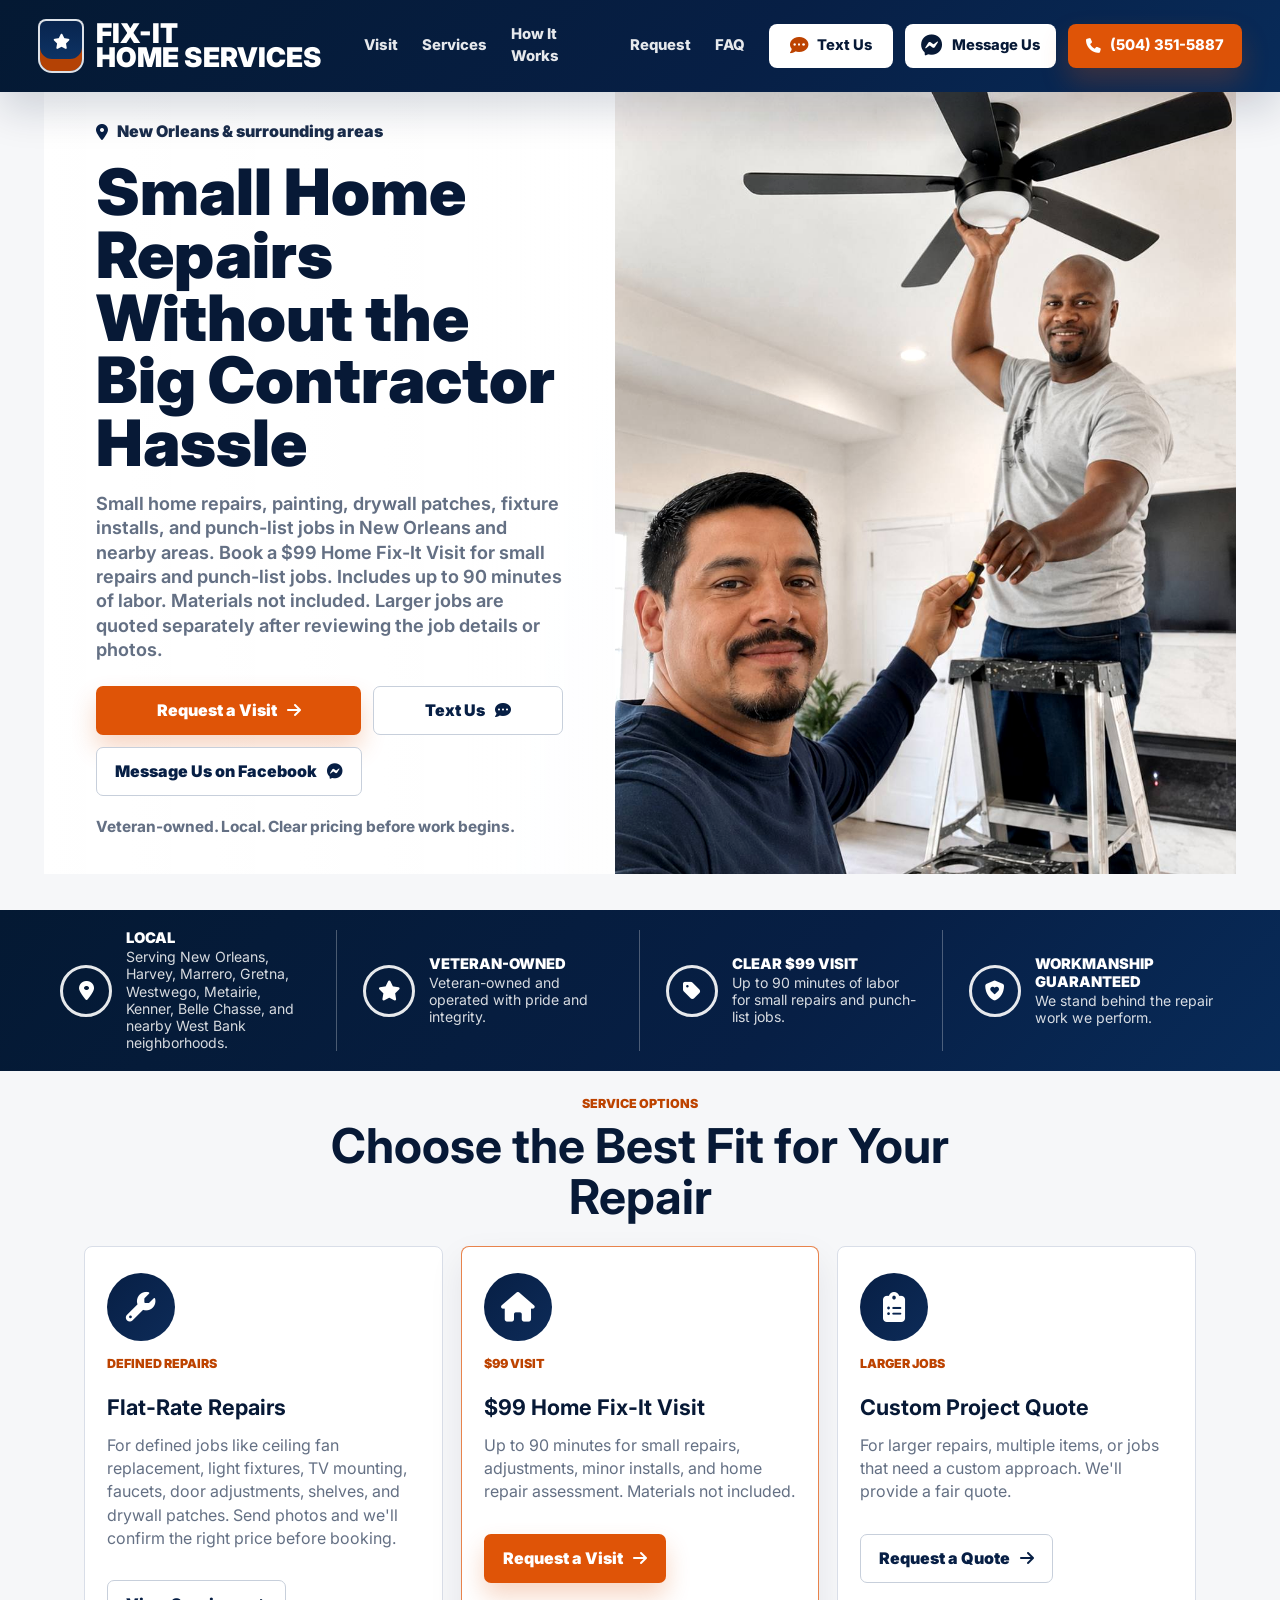
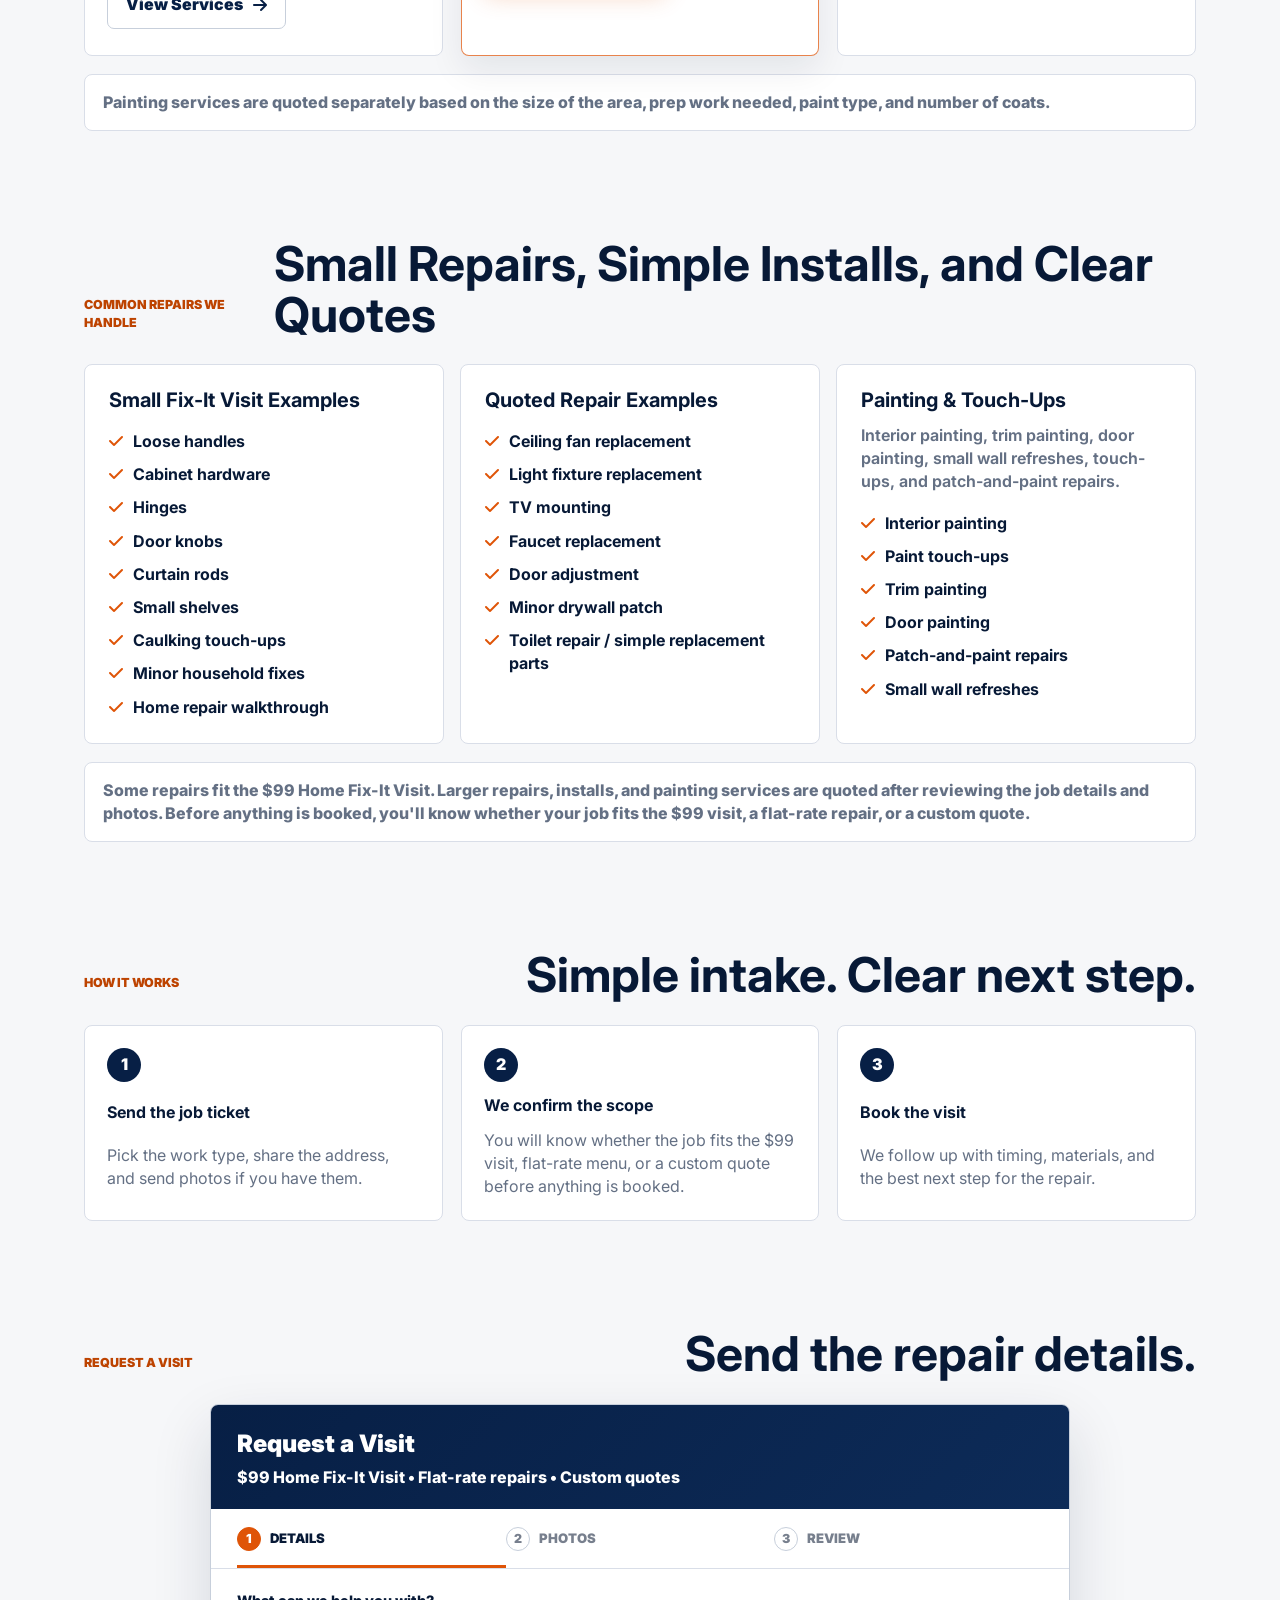
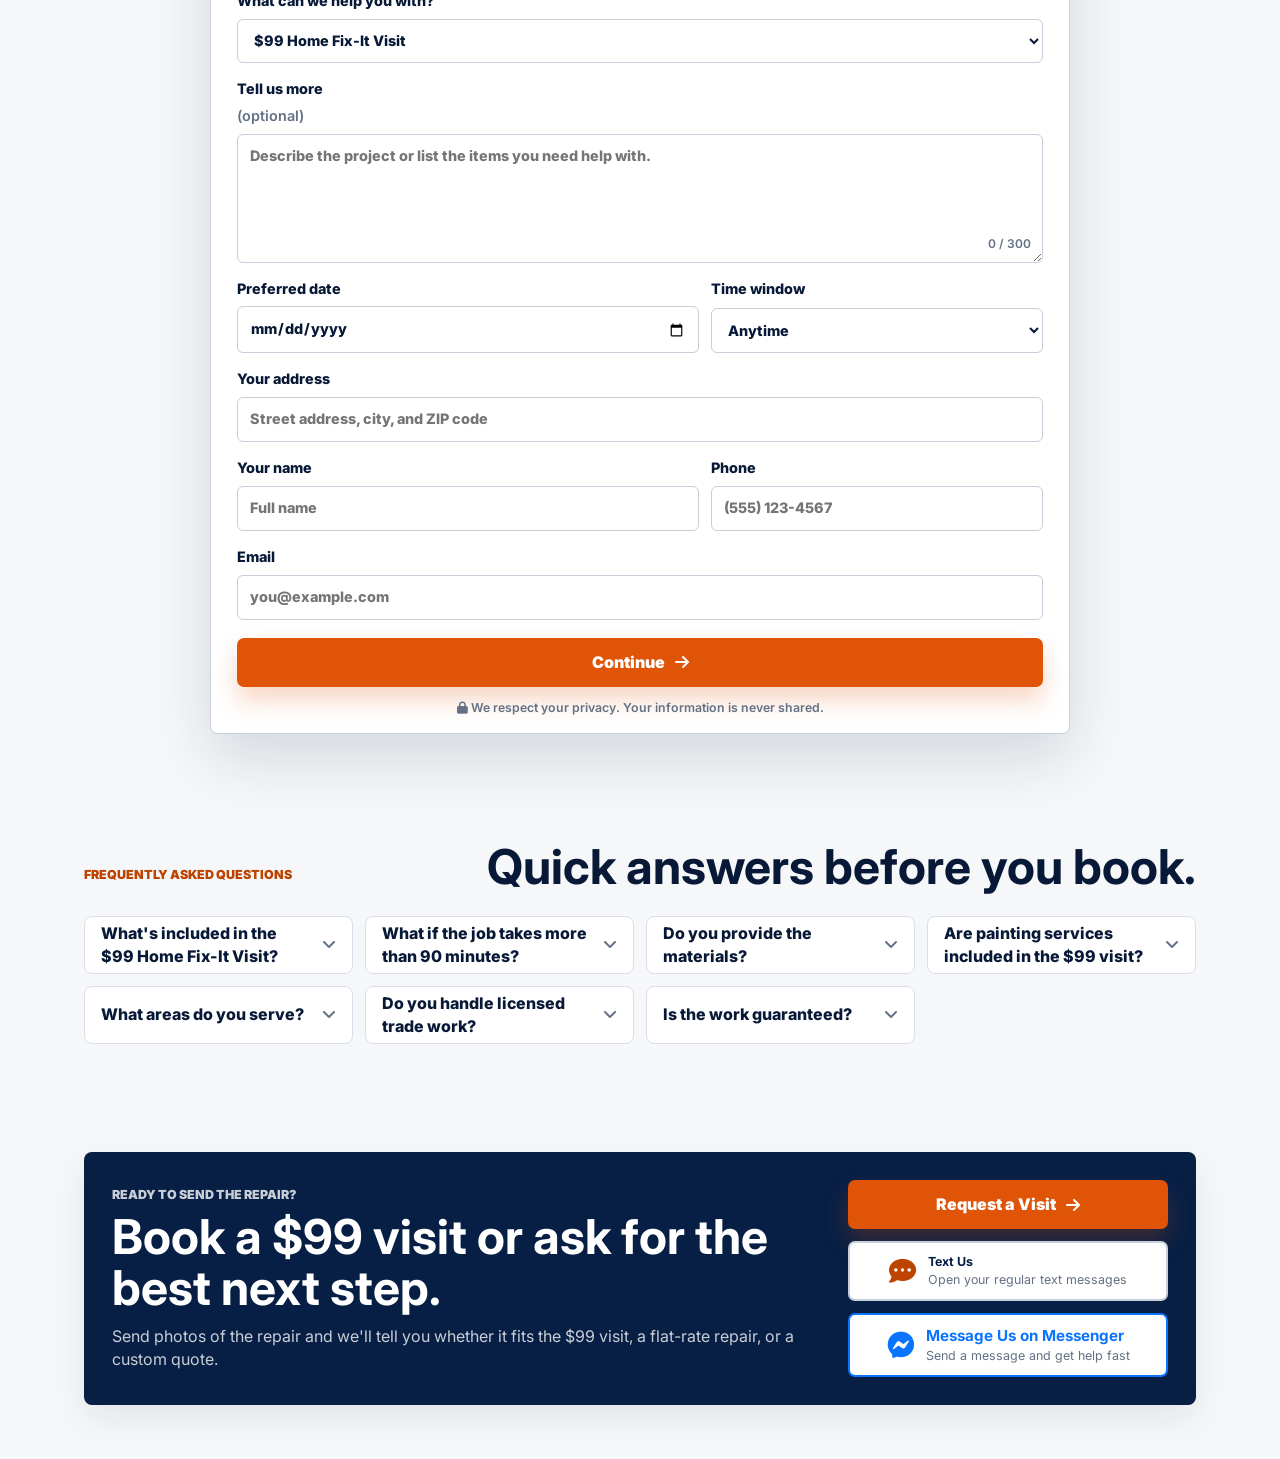
==== commit 5379df10: "Simplify services and add painting" ====
--- a/index.html
+++ b/index.html
@@ -5,7 +5,7 @@
     <meta name="viewport" content="width=device-width, initial-scale=1">
     <meta
       name="description"
-      content="Fix-It Home Services provides $99 Fix-It Visits, flat-rate handyman repairs, and custom project quotes in New Orleans, Marrero, Harvey, Gretna, Westwego, Metairie, Kenner, and Belle Chasse."
+      content="Fix-It Home Services provides $99 Fix-It Visits, flat-rate handyman repairs, and custom project quotes in New Orleans, Harvey, Marrero, Gretna, Westwego, Metairie, Kenner, Belle Chasse, and nearby West Bank neighborhoods."
     >
     <title>Fix-It Home Services | Handyman Repairs in New Orleans & Nearby Areas</title>
     <link rel="canonical" href="https://spontaneous-cocada-fb62db.netlify.app/">
@@ -17,12 +17,12 @@
         "url": "https://spontaneous-cocada-fb62db.netlify.app/",
         "telephone": "+15043515887",
         "image": "https://spontaneous-cocada-fb62db.netlify.app/assets/ceiling-fan-repair.jpg",
-        "description": "Fix-It Home Services provides $99 Fix-It Visits, flat-rate handyman repairs, and custom project quotes for homeowners in the New Orleans area.",
+        "description": "Fix-It Home Services provides $99 Fix-It Visits, flat-rate handyman repairs, and custom project quotes for homeowners in New Orleans, Harvey, Marrero, Gretna, Westwego, Metairie, Kenner, Belle Chasse, and nearby West Bank neighborhoods.",
         "priceRange": "$$",
         "areaServed": [
           { "@type": "City", "name": "New Orleans" },
+          { "@type": "City", "name": "Harvey" },
           { "@type": "City", "name": "Marrero" },
-          { "@type": "City", "name": "Harvey" },
           { "@type": "City", "name": "Gretna" },
           { "@type": "City", "name": "Westwego" },
           { "@type": "City", "name": "Metairie" },
@@ -39,13 +39,14 @@
           "Door adjustment",
           "Shelf installation",
           "Minor drywall patch",
+          "Painting and touch-ups",
           "Custom project quotes"
         ],
         "contactPoint": {
           "@type": "ContactPoint",
           "telephone": "+15043515887",
           "contactType": "customer service",
-          "areaServed": "New Orleans metro area"
+          "areaServed": "New Orleans, Harvey, Marrero, Gretna, Westwego, Metairie, Kenner, Belle Chasse, and nearby West Bank neighborhoods"
         }
       }
     </script>
@@ -109,7 +110,7 @@
           <div class="hero-copy">
             <p class="kicker"><i class="fa-solid fa-location-dot"></i> New Orleans &amp; surrounding areas</p>
             <h1>Small Home Repairs Without the Big Contractor Hassle</h1>
-            <p class="hero-note">Book a $99 Fix-It Visit for small repairs and punch-list jobs. Includes up to 90 minutes of labor. Materials not included.</p>
+            <p class="hero-note">Small home repairs, painting, drywall patches, fixture installs, and punch-list jobs in New Orleans and nearby areas. Book a $99 Home Fix-It Visit for small repairs and punch-list jobs. Includes up to 90 minutes of labor. Materials not included. Larger jobs are quoted separately after reviewing the job details or photos.</p>
 
             <div class="hero-actions">
               <button class="button button-primary" type="button" data-scroll-target="lead-form">
@@ -126,16 +127,7 @@
               </a>
             </div>
 
-            <div class="hero-rating" aria-label="Trusted by homeowners across the New Orleans area">
-              <span aria-hidden="true">
-                <i class="fa-solid fa-star"></i>
-                <i class="fa-solid fa-star"></i>
-                <i class="fa-solid fa-star"></i>
-                <i class="fa-solid fa-star"></i>
-                <i class="fa-solid fa-star"></i>
-              </span>
-              <p>Trusted by homeowners across the New Orleans area</p>
-            </div>
+            <p class="hero-service-note">Veteran-owned. Local. Clear pricing before work begins.</p>
           </div>
 
           <figure class="hero-photo">
@@ -150,7 +142,7 @@
             <i class="fa-solid fa-location-dot"></i>
             <span>
               <strong>Local</strong>
-              Proudly serving New Orleans and nearby communities.
+              Serving New Orleans, Harvey, Marrero, Gretna, Westwego, Metairie, Kenner, Belle Chasse, and nearby West Bank neighborhoods.
             </span>
           </article>
           <article>
@@ -168,22 +160,26 @@
             </span>
           </article>
           <article>
-            <i class="fa-solid fa-camera"></i>
+            <i class="fa-solid fa-shield-heart"></i>
             <span>
-              <strong>Photos accepted</strong>
-              Send a photo and we'll confirm the best option.
+              <strong>Workmanship guaranteed</strong>
+              We stand behind the repair work we perform.
             </span>
           </article>
         </div>
       </section>
 
       <section class="offer-section section" id="offer">
+        <div class="section-heading centered-heading">
+          <p class="eyebrow">Service options</p>
+          <h2>Choose the Best Fit for Your Repair</h2>
+        </div>
         <div class="offer-grid" aria-label="Service pricing options">
           <article class="pricing-card">
             <i class="fa-solid fa-wrench"></i>
-            <p class="eyebrow">Starting prices</p>
+            <p class="eyebrow">Defined repairs</p>
             <h3>Flat-Rate Repairs</h3>
-            <p>Transparent pricing for common installs and repairs. See the full list of starting prices in the Services section.</p>
+            <p>For defined jobs like ceiling fan replacement, light fixtures, TV mounting, faucets, door adjustments, shelves, and drywall patches. Send photos and we'll confirm the right price before booking.</p>
             <button class="button button-secondary" type="button" data-scroll-target="services">
               View Services
               <i class="fa-solid fa-arrow-right"></i>
@@ -210,81 +206,20 @@
             </button>
           </article>
         </div>
+        <p class="menu-note">
+          Painting services are quoted separately based on the size of the area, prep work needed, paint type, and number of coats.
+        </p>
       </section>
 
       <section class="services-section section" id="services">
         <div class="section-heading">
-          <p class="eyebrow">What I help with</p>
-          <h2>Small repair jobs and quoted installs.</h2>
-        </div>
-
-        <div class="service-grid" role="list" aria-label="Common services">
-          <button class="service-card is-selected" type="button" data-service="$99 Home Fix-It Visit">
-            <i class="fa-regular fa-clipboard"></i>
-            <span>Home Repair Walkthrough</span>
-          </button>
-          <button class="service-card" type="button" data-service="Loose handles">
-            <i class="fa-solid fa-screwdriver"></i>
-            <span>Loose Handles</span>
-          </button>
-          <button class="service-card" type="button" data-service="Cabinet hardware">
-            <i class="fa-solid fa-toolbox"></i>
-            <span>Cabinet Hardware</span>
-          </button>
-          <button class="service-card" type="button" data-service="Hinges">
-            <i class="fa-solid fa-grip-lines-vertical"></i>
-            <span>Hinges</span>
-          </button>
-          <button class="service-card" type="button" data-service="Door knobs">
-            <i class="fa-solid fa-door-open"></i>
-            <span>Door Knobs</span>
-          </button>
-          <button class="service-card" type="button" data-service="Curtain rods">
-            <i class="fa-solid fa-ruler-horizontal"></i>
-            <span>Curtain Rods</span>
-          </button>
-          <button class="service-card" type="button" data-service="Small shelves">
-            <i class="fa-solid fa-boxes-stacked"></i>
-            <span>Small Shelves</span>
-          </button>
-          <button class="service-card" type="button" data-service="Caulking touch-ups">
-            <i class="fa-solid fa-fill-drip"></i>
-            <span>Caulking Touch-Ups</span>
-          </button>
-          <button class="service-card" type="button" data-service="Smoke detector replacement">
-            <i class="fa-solid fa-fire-flame-simple"></i>
-            <span>Smoke Detector Replacement</span>
-          </button>
-          <button class="service-card" type="button" data-service="Minor household fixes">
-            <i class="fa-solid fa-ellipsis"></i>
-            <span>Minor Household Fixes</span>
-          </button>
-        </div>
-
-        <div class="repair-menu" aria-label="Flat-rate repair menu">
-          <article><span>Ceiling fan replacement</span><strong>starting at $150</strong></article>
-          <article><span>Light fixture replacement</span><strong>starting at $125</strong></article>
-          <article><span>TV mounting</span><strong>starting at $150</strong></article>
-          <article><span>Faucet replacement</span><strong>starting at $175</strong></article>
-          <article><span>Door adjustment</span><strong>starting at $125</strong></article>
-          <article><span>Shelf installation</span><strong>starting at $75</strong></article>
-          <article><span>Toilet repair/simple replacement parts</span><strong>starting at $100</strong></article>
-          <article><span>Minor drywall patch</span><strong>starting at $125</strong></article>
-        </div>
-        <p class="menu-note">
-          Final pricing depends on job condition, ceiling height, access, parts needed, and whether existing wiring or plumbing is ready.
-        </p>
-      </section>
-
-      <section class="fit-section section" id="fit">
-        <div class="section-heading">
-          <p class="eyebrow">Best for / not for</p>
-          <h2>Know what fits before you book.</h2>
-        </div>
-
-        <div class="visit-details">
-          <article>
-            <h3>Best for the $99 visit</h3>
+          <p class="eyebrow">Common Repairs We Handle</p>
+          <h2>Small Repairs, Simple Installs, and Clear Quotes</h2>
+        </div>
+
+        <div class="service-groups" aria-label="Common repair examples">
+          <article>
+            <h3>Small Fix-It Visit Examples</h3>
             <ul class="check-list">
               <li>Loose handles</li>
               <li>Cabinet hardware</li>
@@ -293,25 +228,38 @@
               <li>Curtain rods</li>
               <li>Small shelves</li>
               <li>Caulking touch-ups</li>
-              <li>Smoke detector replacement</li>
               <li>Minor household fixes</li>
               <li>Home repair walkthrough</li>
             </ul>
           </article>
-          <article class="not-included">
-            <h3>Not for the $99 visit</h3>
-            <ul class="x-list">
-              <li>Ceiling fan installation</li>
-              <li>Light fixture installation</li>
-              <li>Plumbing fixture replacement</li>
+          <article>
+            <h3>Quoted Repair Examples</h3>
+            <ul class="check-list">
+              <li>Ceiling fan replacement</li>
+              <li>Light fixture replacement</li>
               <li>TV mounting</li>
-              <li>Drywall repair</li>
-              <li>Door repair</li>
-              <li>Electrical work</li>
-              <li>Jobs requiring major parts or specialty tools</li>
+              <li>Faucet replacement</li>
+              <li>Door adjustment</li>
+              <li>Minor drywall patch</li>
+              <li>Toilet repair / simple replacement parts</li>
             </ul>
           </article>
-        </div>
+          <article>
+            <h3>Painting &amp; Touch-Ups</h3>
+            <p>Interior painting, trim painting, door painting, small wall refreshes, touch-ups, and patch-and-paint repairs.</p>
+            <ul class="check-list">
+              <li>Interior painting</li>
+              <li>Paint touch-ups</li>
+              <li>Trim painting</li>
+              <li>Door painting</li>
+              <li>Patch-and-paint repairs</li>
+              <li>Small wall refreshes</li>
+            </ul>
+          </article>
+        </div>
+        <p class="menu-note">
+          Some repairs fit the $99 Home Fix-It Visit. Larger repairs, installs, and painting services are quoted after reviewing the job details and photos. Before anything is booked, you'll know whether your job fits the $99 visit, a flat-rate repair, or a custom quote.
+        </p>
       </section>
 
       <section class="process-section section" id="process">
@@ -336,26 +284,6 @@
             <p>We follow up with timing, materials, and the best next step for the repair.</p>
           </li>
         </ol>
-      </section>
-
-      <section class="proof-section section" id="proof">
-        <div class="section-heading">
-          <h2>Handyman repair help for the New Orleans area.</h2>
-        </div>
-        <div class="proof-layout">
-          <div class="proof-row" aria-label="Service proof">
-            <article>
-              <i class="fa-solid fa-location-dot"></i>
-              <strong>Serving local homeowners</strong>
-              <span>New Orleans, Marrero, Harvey, Gretna, Westwego, Metairie, Kenner, and Belle Chasse.</span>
-            </article>
-            <article>
-              <i class="fa-regular fa-circle-check"></i>
-              <strong>Clear expectations</strong>
-              <span>Larger jobs are quoted separately. Materials not included.</span>
-            </article>
-          </div>
-        </div>
       </section>
 
       <section class="form-section section" id="lead-form" aria-labelledby="request-title">
@@ -402,6 +330,7 @@
                   <option>Faucet replacement</option>
                   <option>Door adjustment</option>
                   <option>Minor drywall patch</option>
+                  <option>Painting &amp; Touch-Ups</option>
                   <option>Custom Project Quote</option>
                 </select>
               </label>
@@ -538,8 +467,20 @@
             <p>Materials and larger repairs are quoted separately.</p>
           </details>
           <details>
+            <summary>Are painting services included in the $99 visit?</summary>
+            <p>No. Painting services are quoted separately based on the size of the area, prep work needed, paint type, and number of coats.</p>
+          </details>
+          <details>
             <summary>What areas do you serve?</summary>
-            <p>Fix-It Home Services serves homeowners in New Orleans, Marrero, Harvey, Gretna, Westwego, Metairie, Kenner, Belle Chasse, and nearby communities.</p>
+            <p>Serving New Orleans, Harvey, Marrero, Gretna, Westwego, Metairie, Kenner, Belle Chasse, and nearby West Bank neighborhoods.</p>
+          </details>
+          <details>
+            <summary>Do you handle licensed trade work?</summary>
+            <p>Fix-It Home Services focuses on small handyman repairs, adjustments, minor installs, and punch-list jobs. If a job requires a licensed trade, permit, or larger project quote, we'll tell you before booking.</p>
+          </details>
+          <details>
+            <summary>Is the work guaranteed?</summary>
+            <p>We stand behind our workmanship. If something we repaired or installed is not right, contact us and we'll make it right. The guarantee applies to our labor, not customer-provided materials, product defects, or new damage.</p>
           </details>
         </div>
       </section>
--- a/styles.css
+++ b/styles.css
@@ -313,6 +313,15 @@
   line-height: 1.35;
 }
 
+.hero-service-note {
+  max-width: 560px;
+  margin: 0;
+  color: var(--muted);
+  font-size: 0.96rem;
+  font-weight: 750;
+  line-height: 1.45;
+}
+
 .hero-actions {
   display: flex;
   flex-wrap: wrap;
@@ -355,7 +364,7 @@
 }
 
 .trust-grid i,
-.proof-row > article > i {
+.trust-grid article > i {
   display: grid;
   width: 42px;
   height: 42px;
@@ -367,15 +376,14 @@
 }
 
 .trust-grid strong,
-.proof-row strong {
+.trust-grid strong {
   font-size: 0.86rem;
   font-weight: 900;
   text-transform: uppercase;
 }
 
 .trust-grid span,
-.proof-row span,
-.proof-row p {
+.trust-grid span {
   color: var(--muted);
   font-size: 0.88rem;
 }
@@ -428,6 +436,19 @@
   align-items: end;
   justify-content: space-between;
   gap: 18px;
+}
+
+.centered-heading {
+  display: grid;
+  justify-items: center;
+  gap: 8px;
+  max-width: 760px;
+  margin: 0 auto 22px;
+  text-align: center;
+}
+
+.centered-heading .eyebrow {
+  margin: 0;
 }
 
 .panel-heading h2 {
@@ -487,34 +508,6 @@
   line-height: 1.15;
 }
 
-.proof-row {
-  grid-column: 1 / -1;
-  display: grid;
-  grid-template-columns: repeat(2, 1fr);
-  gap: 0;
-  padding: 14px 34px 20px;
-  background: #ffffff;
-  border-top: 1px solid var(--line);
-}
-
-.proof-row article {
-  display: grid;
-  align-content: start;
-  gap: 8px;
-  min-height: 92px;
-  padding: 0 24px;
-  border-right: 1px solid var(--line);
-}
-
-.proof-row article:first-child {
-  padding-left: 0;
-}
-
-.proof-row article:last-child {
-  padding-right: 0;
-  border-right: 0;
-}
-
 .stars {
   display: flex;
   align-items: center;
@@ -526,10 +519,6 @@
   margin-left: 10px;
   color: var(--ink);
   font-weight: 800;
-}
-
-.proof-row p {
-  margin-bottom: 0;
 }
 
 .request-card {
@@ -987,6 +976,37 @@
   margin-top: 18px;
 }
 
+.service-groups {
+  display: grid;
+  grid-template-columns: repeat(3, minmax(0, 1fr));
+  gap: 16px;
+  margin-top: 20px;
+}
+
+.service-groups article {
+  padding: 24px;
+  background: #ffffff;
+  border: 1px solid var(--line);
+  border-radius: var(--radius);
+}
+
+.service-groups h3 {
+  margin: 0;
+  font-size: 1.25rem;
+  line-height: 1.15;
+}
+
+.service-groups p {
+  margin: 12px 0 0;
+  color: var(--muted);
+  font-weight: 650;
+  line-height: 1.45;
+}
+
+.service-groups .check-list {
+  grid-template-columns: 1fr;
+}
+
 .offer-grid,
 .pricing-grid {
   display: grid;
@@ -1009,7 +1029,6 @@
 }
 
 .pricing-card,
-.visit-details article,
 .repair-menu article {
   background: #ffffff;
   border: 1px solid var(--line);
@@ -1040,8 +1059,7 @@
   font-size: 1.85rem;
 }
 
-.pricing-card h3,
-.visit-details h3 {
+.pricing-card h3 {
   margin: 0;
   font-size: 1.35rem;
   line-height: 1.15;
@@ -1059,19 +1077,7 @@
   width: fit-content;
 }
 
-.visit-details {
-  display: grid;
-  grid-template-columns: 1fr 1fr;
-  gap: 16px;
-  margin-top: 20px;
-}
-
-.visit-details article {
-  padding: 22px;
-}
-
-.check-list,
-.x-list {
+.check-list {
   display: grid;
   grid-template-columns: repeat(2, minmax(0, 1fr));
   gap: 10px 16px;
@@ -1080,16 +1086,14 @@
   list-style: none;
 }
 
-.check-list li,
-.x-list li {
+.check-list li {
   position: relative;
   padding-left: 24px;
   color: var(--ink);
   font-weight: 700;
 }
 
-.check-list li::before,
-.x-list li::before {
+.check-list li::before {
   position: absolute;
   left: 0;
   font-family: "Font Awesome 6 Free";
@@ -1099,15 +1103,6 @@
 .check-list li::before {
   color: var(--orange);
   content: "\f00c";
-}
-
-.x-list li::before {
-  color: #9a3412;
-  content: "\f00d";
-}
-
-.not-included {
-  background: #fffaf7 !important;
 }
 
 .quote-note,
@@ -1173,15 +1168,6 @@
   margin-bottom: 0;
 }
 
-.proof-layout {
-  display: block;
-}
-
-.proof-layout .proof-row {
-  border: 1px solid var(--line);
-  border-radius: var(--radius);
-}
-
 .form-section .request-card {
   position: static;
   max-width: 860px;
@@ -1477,12 +1463,10 @@
 
   .trust-grid,
   .trust-strip,
-  .proof-row,
+  .service-groups,
   .offer-grid,
   .pricing-grid,
-  .visit-details,
   .repair-menu,
-  .proof-layout,
   .process-list,
   .faq-list {
     grid-template-columns: 1fr;
@@ -1497,17 +1481,6 @@
     grid-template-columns: repeat(2, 1fr);
   }
 
-  .proof-row article {
-    min-height: auto;
-    padding: 16px 0;
-    border-right: 0;
-    border-bottom: 1px solid var(--line);
-  }
-
-  .proof-row article:last-child {
-    border-bottom: 0;
-  }
-
   .field-row {
     grid-template-columns: 1fr;
   }
@@ -1539,8 +1512,7 @@
 
 @media (max-width: 560px) {
   .hero-copy,
-  .services-panel,
-  .proof-row {
+  .services-panel {
     padding-inline: 16px;
   }
 
@@ -1564,8 +1536,7 @@
     min-width: 0;
   }
 
-  .check-list,
-  .x-list {
+  .check-list {
     grid-template-columns: 1fr;
   }
 
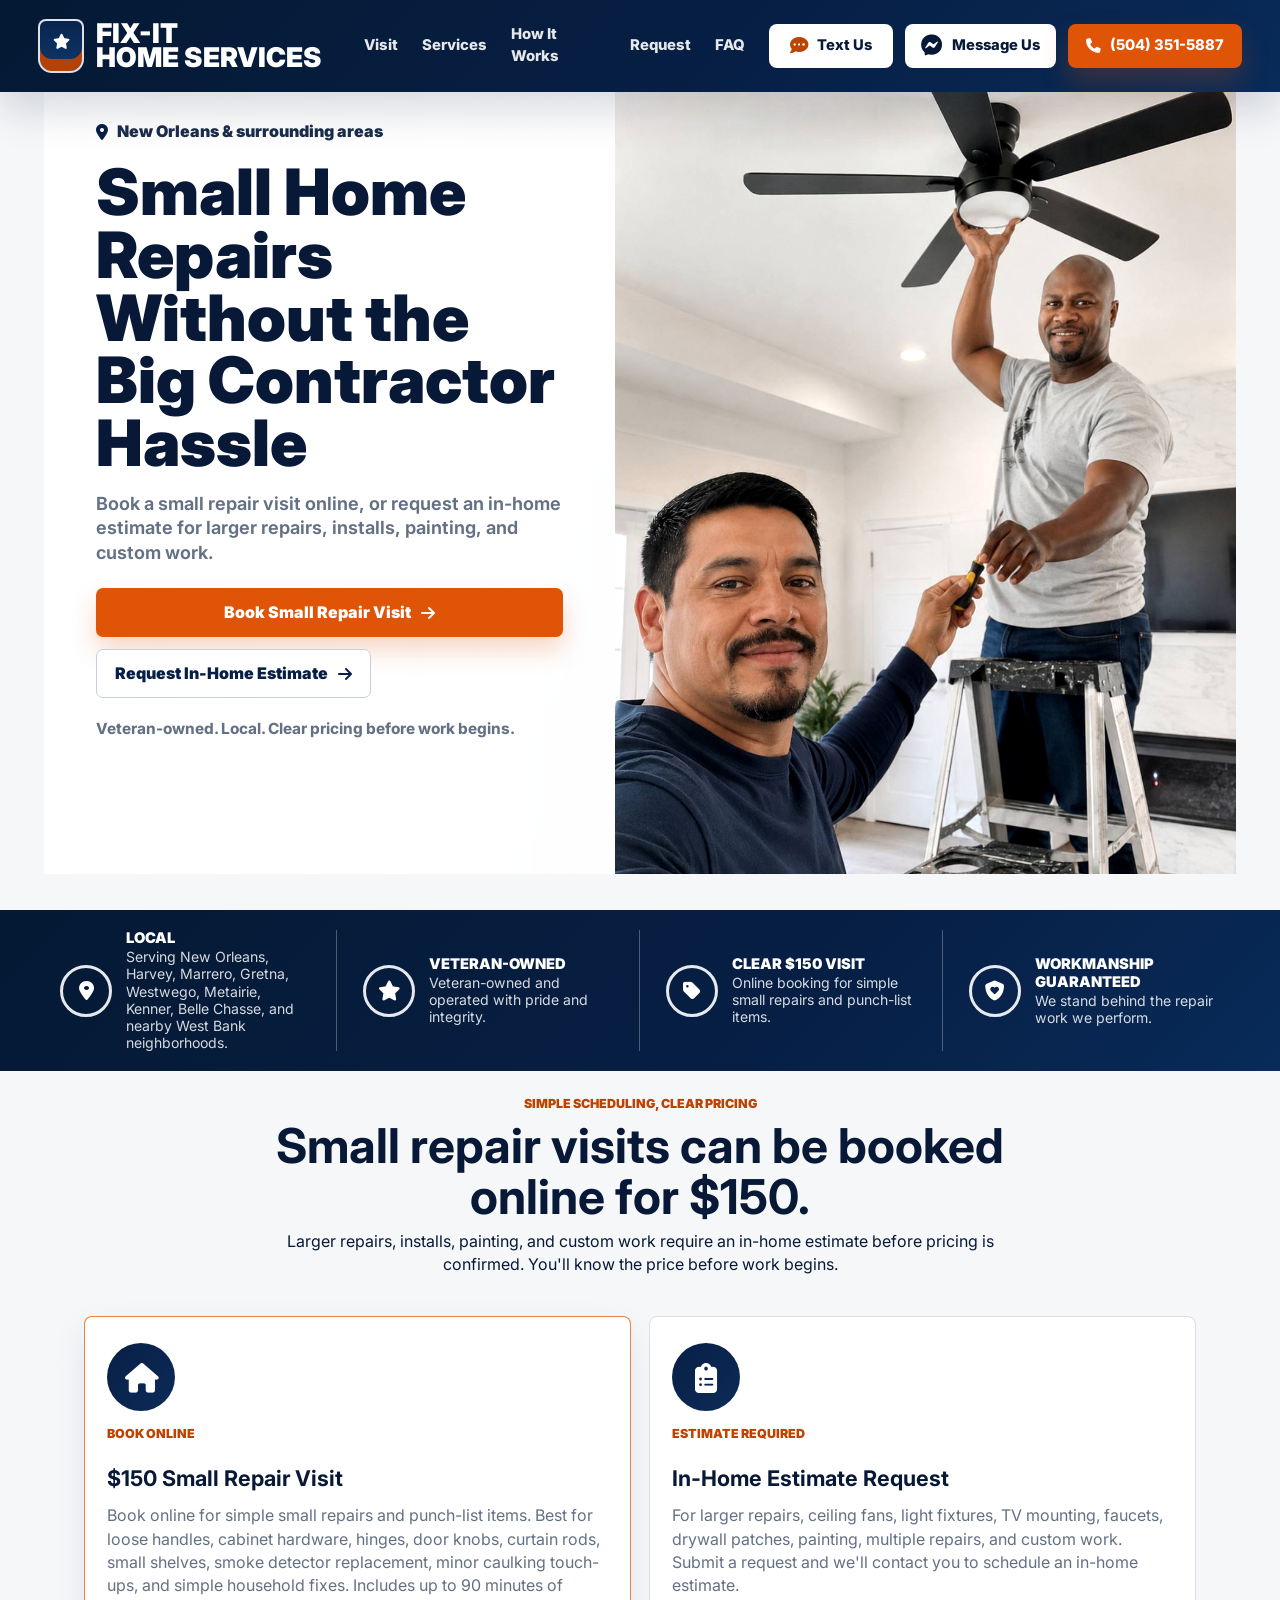
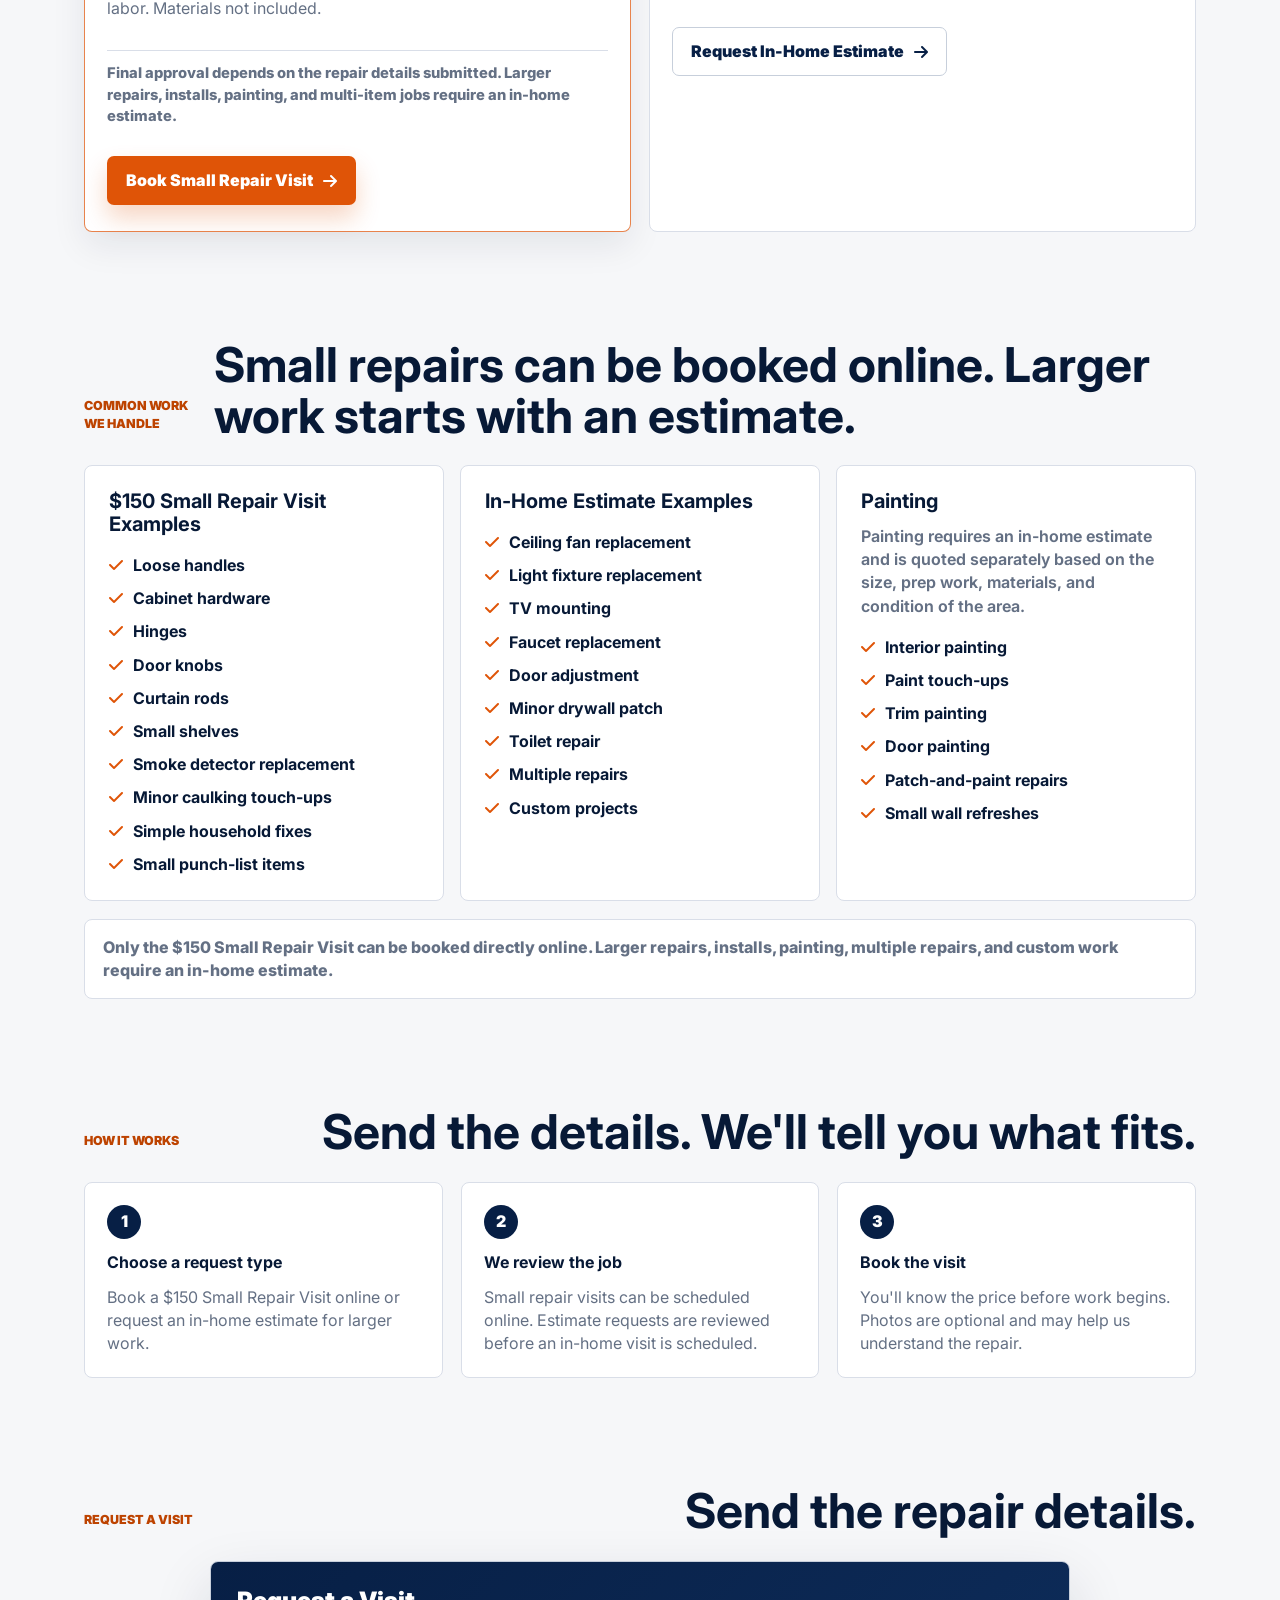
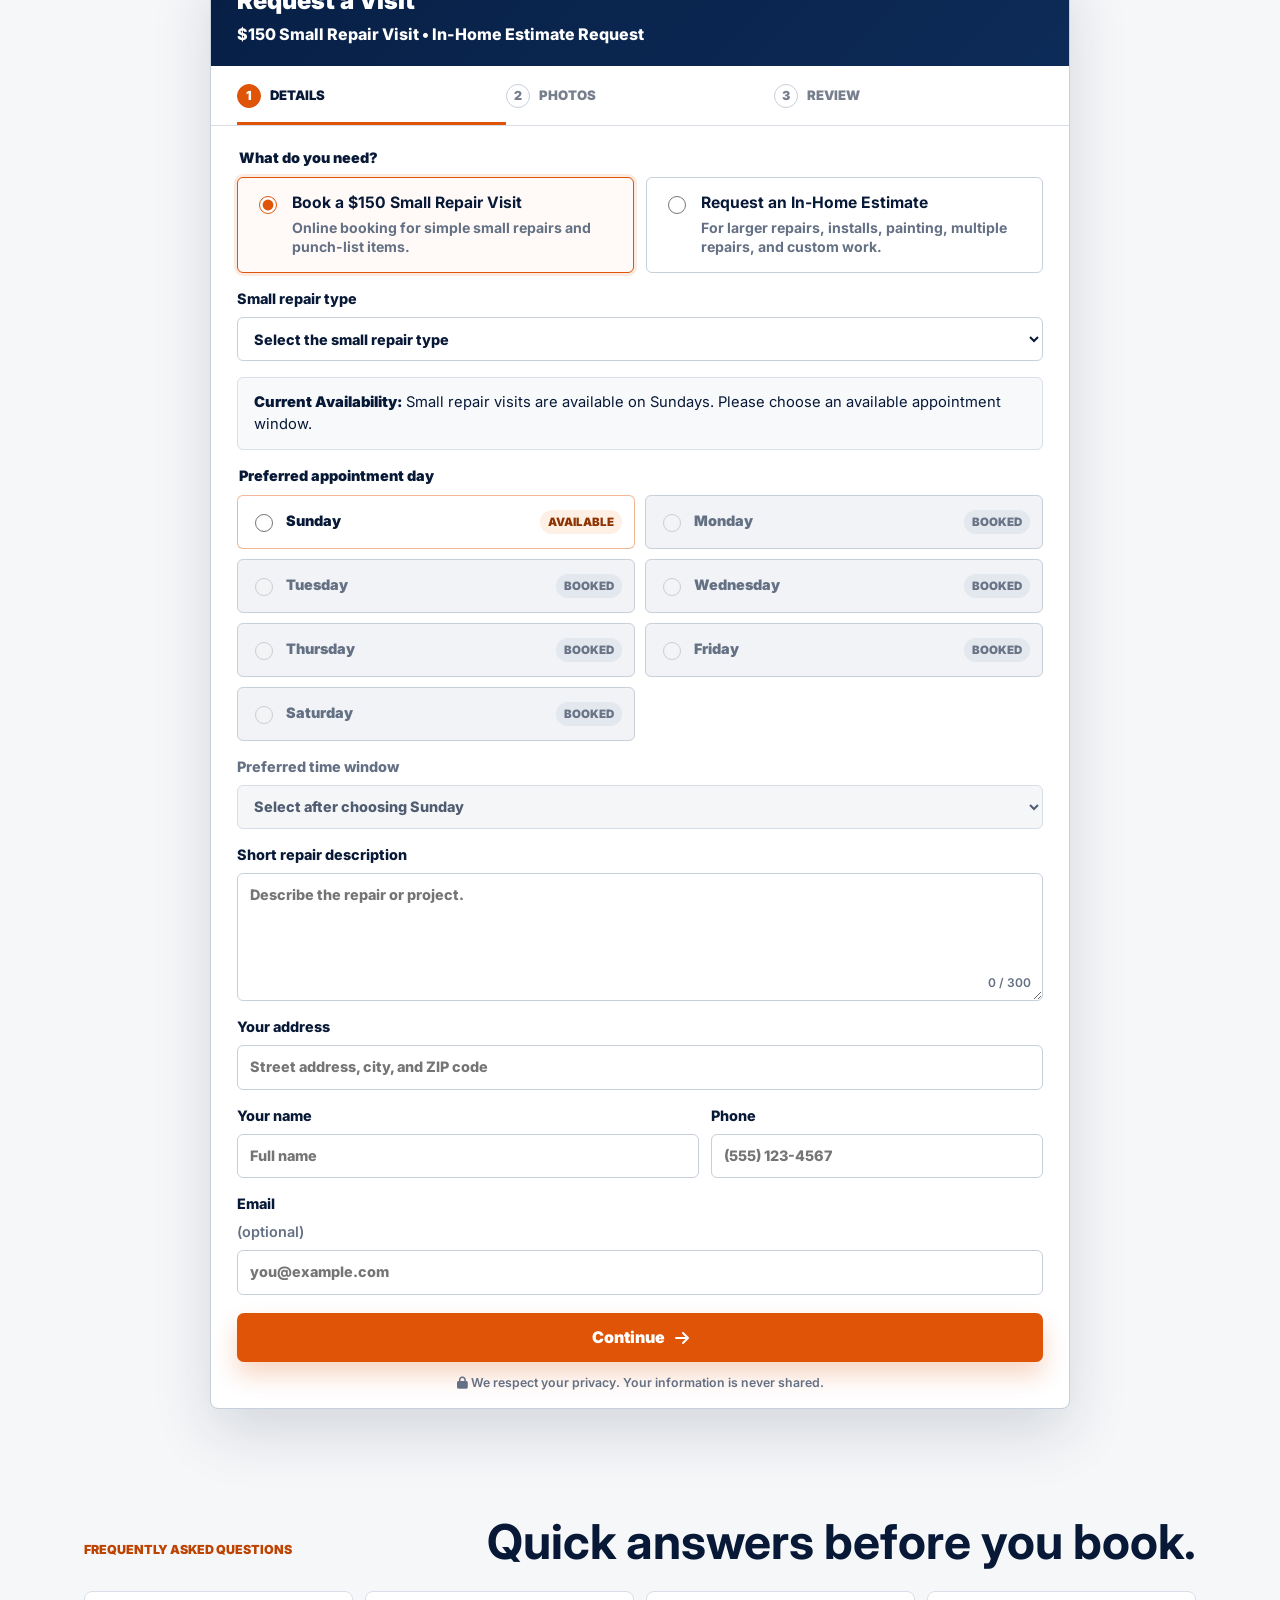
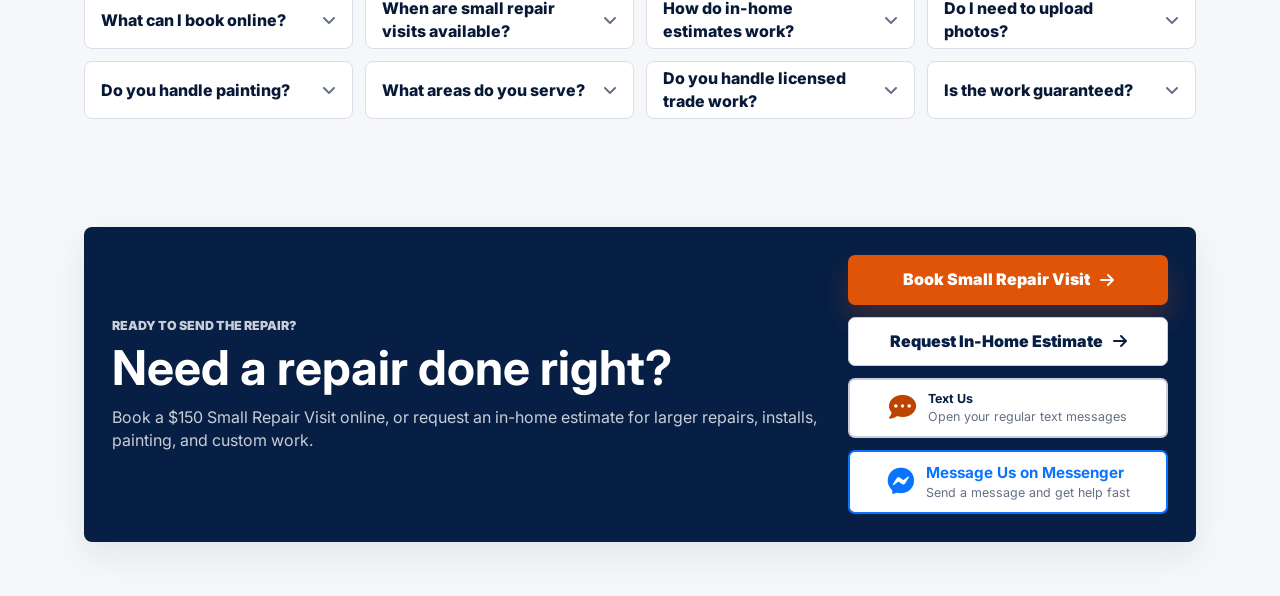
==== commit 1fb266b6: "Add two-path scheduling flow" ====
--- a/index.html
+++ b/index.html
@@ -5,7 +5,7 @@
     <meta name="viewport" content="width=device-width, initial-scale=1">
     <meta
       name="description"
-      content="Fix-It Home Services provides $99 Fix-It Visits, flat-rate handyman repairs, and custom project quotes in New Orleans, Harvey, Marrero, Gretna, Westwego, Metairie, Kenner, Belle Chasse, and nearby West Bank neighborhoods."
+      content="Fix-It Home Services provides $150 small repair visits and in-home estimates for larger repairs, installs, painting, and custom work in New Orleans, Harvey, Marrero, Gretna, Westwego, Metairie, Kenner, Belle Chasse, and nearby West Bank neighborhoods."
     >
     <title>Fix-It Home Services | Handyman Repairs in New Orleans & Nearby Areas</title>
     <link rel="canonical" href="https://spontaneous-cocada-fb62db.netlify.app/">
@@ -17,7 +17,7 @@
         "url": "https://spontaneous-cocada-fb62db.netlify.app/",
         "telephone": "+15043515887",
         "image": "https://spontaneous-cocada-fb62db.netlify.app/assets/ceiling-fan-repair.jpg",
-        "description": "Fix-It Home Services provides $99 Fix-It Visits, flat-rate handyman repairs, and custom project quotes for homeowners in New Orleans, Harvey, Marrero, Gretna, Westwego, Metairie, Kenner, Belle Chasse, and nearby West Bank neighborhoods.",
+        "description": "Fix-It Home Services provides $150 small repair visits and in-home estimates for larger repairs, installs, painting, and custom work for homeowners in New Orleans, Harvey, Marrero, Gretna, Westwego, Metairie, Kenner, Belle Chasse, and nearby West Bank neighborhoods.",
         "priceRange": "$$",
         "areaServed": [
           { "@type": "City", "name": "New Orleans" },
@@ -30,8 +30,8 @@
           { "@type": "City", "name": "Belle Chasse" }
         ],
         "serviceType": [
-          "$99 Home Fix-It Visit",
-          "Flat-rate handyman repairs",
+          "$150 Small Repair Visit",
+          "In-home estimate requests",
           "Ceiling fan replacement",
           "Light fixture replacement",
           "TV mounting",
@@ -110,21 +110,17 @@
           <div class="hero-copy">
             <p class="kicker"><i class="fa-solid fa-location-dot"></i> New Orleans &amp; surrounding areas</p>
             <h1>Small Home Repairs Without the Big Contractor Hassle</h1>
-            <p class="hero-note">Small home repairs, painting, drywall patches, fixture installs, and punch-list jobs in New Orleans and nearby areas. Book a $99 Home Fix-It Visit for small repairs and punch-list jobs. Includes up to 90 minutes of labor. Materials not included. Larger jobs are quoted separately after reviewing the job details or photos.</p>
+            <p class="hero-note">Book a small repair visit online, or request an in-home estimate for larger repairs, installs, painting, and custom work.</p>
 
             <div class="hero-actions">
-              <button class="button button-primary" type="button" data-scroll-target="lead-form">
-                Request a Visit
+              <button class="button button-primary" type="button" data-scroll-target="lead-form" data-request-path="small-repair">
+                Book Small Repair Visit
                 <i class="fa-solid fa-arrow-right"></i>
               </button>
-              <a class="button button-secondary" href="sms:+15043515887">
-                Text Us
-                <i class="fa-solid fa-comment-dots"></i>
-              </a>
-              <a class="button button-secondary" href="https://m.me/thefixitlist" target="_blank" rel="noopener">
-                Message Us on Facebook
-                <i class="fa-brands fa-facebook-messenger"></i>
-              </a>
+              <button class="button button-secondary" type="button" data-scroll-target="lead-form" data-request-path="estimate">
+                Request In-Home Estimate
+                <i class="fa-solid fa-arrow-right"></i>
+              </button>
             </div>
 
             <p class="hero-service-note">Veteran-owned. Local. Clear pricing before work begins.</p>
@@ -155,8 +151,8 @@
           <article>
             <i class="fa-solid fa-tag"></i>
             <span>
-              <strong>Clear $99 visit</strong>
-              Up to 90 minutes of labor for small repairs and punch-list jobs.
+              <strong>Clear $150 visit</strong>
+              Online booking for simple small repairs and punch-list items.
             </span>
           </article>
           <article>
@@ -171,55 +167,44 @@
 
       <section class="offer-section section" id="offer">
         <div class="section-heading centered-heading">
-          <p class="eyebrow">Service options</p>
-          <h2>Choose the Best Fit for Your Repair</h2>
-        </div>
-        <div class="offer-grid" aria-label="Service pricing options">
-          <article class="pricing-card">
-            <i class="fa-solid fa-wrench"></i>
-            <p class="eyebrow">Defined repairs</p>
-            <h3>Flat-Rate Repairs</h3>
-            <p>For defined jobs like ceiling fan replacement, light fixtures, TV mounting, faucets, door adjustments, shelves, and drywall patches. Send photos and we'll confirm the right price before booking.</p>
-            <button class="button button-secondary" type="button" data-scroll-target="services">
-              View Services
+          <p class="eyebrow">Simple Scheduling, Clear Pricing</p>
+          <h2>Small repair visits can be booked online for $150.</h2>
+          <p>Larger repairs, installs, painting, and custom work require an in-home estimate before pricing is confirmed. You'll know the price before work begins.</p>
+        </div>
+        <div class="offer-grid path-grid" aria-label="Service scheduling paths">
+          <article class="pricing-card featured">
+            <i class="fa-solid fa-house"></i>
+            <p class="eyebrow">Book online</p>
+            <h3>$150 Small Repair Visit</h3>
+            <p>Book online for simple small repairs and punch-list items. Best for loose handles, cabinet hardware, hinges, door knobs, curtain rods, small shelves, smoke detector replacement, minor caulking touch-ups, and simple household fixes. Includes up to 90 minutes of labor. Materials not included.</p>
+            <p class="card-note">Final approval depends on the repair details submitted. Larger repairs, installs, painting, and multi-item jobs require an in-home estimate.</p>
+            <button class="button button-primary" type="button" data-scroll-target="lead-form" data-request-path="small-repair">
+              Book Small Repair Visit
               <i class="fa-solid fa-arrow-right"></i>
             </button>
           </article>
-          <article class="pricing-card featured">
-            <i class="fa-solid fa-house"></i>
-            <p class="eyebrow">$99 visit</p>
-            <h3>$99 Home Fix-It Visit</h3>
-            <p>Up to 90 minutes for small repairs, adjustments, minor installs, and home repair assessment. Materials not included.</p>
-            <button class="button button-primary" type="button" data-scroll-target="lead-form">
-              Request a Visit
+          <article class="pricing-card">
+            <i class="fa-solid fa-clipboard-list"></i>
+            <p class="eyebrow">Estimate required</p>
+            <h3>In-Home Estimate Request</h3>
+            <p>For larger repairs, ceiling fans, light fixtures, TV mounting, faucets, drywall patches, painting, multiple repairs, and custom work. Submit a request and we'll contact you to schedule an in-home estimate.</p>
+            <button class="button button-secondary" type="button" data-scroll-target="lead-form" data-request-path="estimate">
+              Request In-Home Estimate
               <i class="fa-solid fa-arrow-right"></i>
             </button>
           </article>
-          <article class="pricing-card">
-            <i class="fa-solid fa-clipboard-list"></i>
-            <p class="eyebrow">Larger jobs</p>
-            <h3>Custom Project Quote</h3>
-            <p>For larger repairs, multiple items, or jobs that need a custom approach. We'll provide a fair quote.</p>
-            <button class="button button-secondary" type="button" data-scroll-target="lead-form">
-              Request a Quote
-              <i class="fa-solid fa-arrow-right"></i>
-            </button>
-          </article>
-        </div>
-        <p class="menu-note">
-          Painting services are quoted separately based on the size of the area, prep work needed, paint type, and number of coats.
-        </p>
+        </div>
       </section>
 
       <section class="services-section section" id="services">
         <div class="section-heading">
-          <p class="eyebrow">Common Repairs We Handle</p>
-          <h2>Small Repairs, Simple Installs, and Clear Quotes</h2>
+          <p class="eyebrow">Common work we handle</p>
+          <h2>Small repairs can be booked online. Larger work starts with an estimate.</h2>
         </div>
 
         <div class="service-groups" aria-label="Common repair examples">
           <article>
-            <h3>Small Fix-It Visit Examples</h3>
+            <h3>$150 Small Repair Visit Examples</h3>
             <ul class="check-list">
               <li>Loose handles</li>
               <li>Cabinet hardware</li>
@@ -227,13 +212,14 @@
               <li>Door knobs</li>
               <li>Curtain rods</li>
               <li>Small shelves</li>
-              <li>Caulking touch-ups</li>
-              <li>Minor household fixes</li>
-              <li>Home repair walkthrough</li>
+              <li>Smoke detector replacement</li>
+              <li>Minor caulking touch-ups</li>
+              <li>Simple household fixes</li>
+              <li>Small punch-list items</li>
             </ul>
           </article>
           <article>
-            <h3>Quoted Repair Examples</h3>
+            <h3>In-Home Estimate Examples</h3>
             <ul class="check-list">
               <li>Ceiling fan replacement</li>
               <li>Light fixture replacement</li>
@@ -241,12 +227,14 @@
               <li>Faucet replacement</li>
               <li>Door adjustment</li>
               <li>Minor drywall patch</li>
-              <li>Toilet repair / simple replacement parts</li>
+              <li>Toilet repair</li>
+              <li>Multiple repairs</li>
+              <li>Custom projects</li>
             </ul>
           </article>
           <article>
-            <h3>Painting &amp; Touch-Ups</h3>
-            <p>Interior painting, trim painting, door painting, small wall refreshes, touch-ups, and patch-and-paint repairs.</p>
+            <h3>Painting</h3>
+            <p>Painting requires an in-home estimate and is quoted separately based on the size, prep work, materials, and condition of the area.</p>
             <ul class="check-list">
               <li>Interior painting</li>
               <li>Paint touch-ups</li>
@@ -258,30 +246,30 @@
           </article>
         </div>
         <p class="menu-note">
-          Some repairs fit the $99 Home Fix-It Visit. Larger repairs, installs, and painting services are quoted after reviewing the job details and photos. Before anything is booked, you'll know whether your job fits the $99 visit, a flat-rate repair, or a custom quote.
+          Only the $150 Small Repair Visit can be booked directly online. Larger repairs, installs, painting, multiple repairs, and custom work require an in-home estimate.
         </p>
       </section>
 
       <section class="process-section section" id="process">
         <div class="section-heading">
           <p class="eyebrow">How it works</p>
-          <h2>Simple intake. Clear next step.</h2>
+          <h2>Send the details. We'll tell you what fits.</h2>
         </div>
         <ol class="process-list">
           <li>
             <span>1</span>
-            <strong>Send the job ticket</strong>
-            <p>Pick the work type, share the address, and send photos if you have them.</p>
+            <strong>Choose a request type</strong>
+            <p>Book a $150 Small Repair Visit online or request an in-home estimate for larger work.</p>
           </li>
           <li>
             <span>2</span>
-            <strong>We confirm the scope</strong>
-            <p>You will know whether the job fits the $99 visit, flat-rate menu, or a custom quote before anything is booked.</p>
+            <strong>We review the job</strong>
+            <p>Small repair visits can be scheduled online. Estimate requests are reviewed before an in-home visit is scheduled.</p>
           </li>
           <li>
             <span>3</span>
             <strong>Book the visit</strong>
-            <p>We follow up with timing, materials, and the best next step for the repair.</p>
+            <p>You'll know the price before work begins. Photos are optional and may help us understand the repair.</p>
           </li>
         </ol>
       </section>
@@ -295,7 +283,7 @@
         <aside class="request-card">
           <div class="request-head">
             <p>Request a Visit</p>
-            <h2 id="request-title">$99 Home Fix-It Visit &bull; Flat-rate repairs &bull; Custom quotes</h2>
+            <h2 id="request-title">$150 Small Repair Visit &bull; In-Home Estimate Request</h2>
           </div>
 
           <ol class="step-tabs" aria-label="Request steps">
@@ -306,56 +294,145 @@
 
           <form class="lead-form" name="fix-it-lead" method="post" action="/thank-you.html" data-netlify="true" enctype="multipart/form-data">
             <input type="hidden" name="form-name" value="fix-it-lead">
-            <input type="hidden" name="selected-service" id="selected-service" value="$99 Home Fix-It Visit">
+            <input type="hidden" name="selected-service" id="selected-service" value="$150 Small Repair Visit">
 
             <div class="form-step is-active" data-step="1">
-              <label>
-                What can we help you with?
-                <select name="work-type" required>
-                  <option value="">Select the main type of work</option>
-                  <option selected>$99 Home Fix-It Visit</option>
-                  <option>Loose handles</option>
-                  <option>Cabinet hardware</option>
-                  <option>Hinges</option>
-                  <option>Door knobs</option>
-                  <option>Curtain rods</option>
-                  <option>Small shelves</option>
-                  <option>Caulking touch-ups</option>
-                  <option>Smoke detector replacement</option>
-                  <option>Minor household fixes</option>
-                  <option>Home repair walkthrough</option>
-                  <option>Ceiling fan replacement</option>
-                  <option>Light fixture replacement</option>
-                  <option>TV mounting</option>
-                  <option>Faucet replacement</option>
-                  <option>Door adjustment</option>
-                  <option>Minor drywall patch</option>
-                  <option>Painting &amp; Touch-Ups</option>
-                  <option>Custom Project Quote</option>
-                </select>
-              </label>
-
-              <label>
-                Tell us more <span>(optional)</span>
-                <textarea name="job-description" rows="5" maxlength="300" placeholder="Describe the project or list the items you need help with."></textarea>
-                <small class="character-count">0 / 300</small>
-              </label>
-
-              <div class="field-row">
+              <fieldset class="request-path-field">
+                <legend>What do you need?</legend>
+                <div class="request-path-grid">
+                  <label class="request-path-option is-selected">
+                    <input type="radio" name="request-type" value="$150 Small Repair Visit" data-path-choice="small-repair" checked>
+                    <span>
+                      <strong>Book a $150 Small Repair Visit</strong>
+                      Online booking for simple small repairs and punch-list items.
+                    </span>
+                  </label>
+                  <label class="request-path-option">
+                    <input type="radio" name="request-type" value="In-Home Estimate Request" data-path-choice="estimate">
+                    <span>
+                      <strong>Request an In-Home Estimate</strong>
+                      For larger repairs, installs, painting, multiple repairs, and custom work.
+                    </span>
+                  </label>
+                </div>
+              </fieldset>
+
+              <div class="path-panel" data-path-panel="small-repair">
                 <label>
-                  Preferred date
-                  <input type="date" name="preferred-date" required>
+                  Small repair type
+                  <select name="small-repair-type" required>
+                    <option value="">Select the small repair type</option>
+                    <option>Loose handles</option>
+                    <option>Cabinet hardware</option>
+                    <option>Hinges</option>
+                    <option>Door knobs</option>
+                    <option>Curtain rods</option>
+                    <option>Small shelves</option>
+                    <option>Smoke detector replacement</option>
+                    <option>Minor caulking touch-ups</option>
+                    <option>Simple household fixes</option>
+                    <option>Small punch-list items</option>
+                    <option>Not sure if it fits</option>
+                  </select>
                 </label>
-                <label>
-                  Time window
-                  <select name="time-window" required>
-                    <option>Anytime</option>
-                    <option>Morning</option>
-                    <option>Afternoon</option>
-                    <option>Early evening</option>
+
+                <div class="schedule-notice">
+                  <strong>Current Availability:</strong> Small repair visits are available on Sundays. Please choose an available appointment window.
+                </div>
+
+                <fieldset class="schedule-field">
+                  <legend>Preferred appointment day</legend>
+                  <div class="schedule-grid" aria-label="Weekly appointment schedule">
+                    <label class="schedule-option is-available">
+                      <input type="radio" name="preferred-date" value="Sunday" required>
+                      <span class="schedule-day">Sunday</span>
+                      <span class="schedule-status">Available</span>
+                    </label>
+                    <label class="schedule-option is-booked">
+                      <input type="radio" name="preferred-date" value="Monday" disabled>
+                      <span class="schedule-day">Monday</span>
+                      <span class="schedule-status">Booked</span>
+                    </label>
+                    <label class="schedule-option is-booked">
+                      <input type="radio" name="preferred-date" value="Tuesday" disabled>
+                      <span class="schedule-day">Tuesday</span>
+                      <span class="schedule-status">Booked</span>
+                    </label>
+                    <label class="schedule-option is-booked">
+                      <input type="radio" name="preferred-date" value="Wednesday" disabled>
+                      <span class="schedule-day">Wednesday</span>
+                      <span class="schedule-status">Booked</span>
+                    </label>
+                    <label class="schedule-option is-booked">
+                      <input type="radio" name="preferred-date" value="Thursday" disabled>
+                      <span class="schedule-day">Thursday</span>
+                      <span class="schedule-status">Booked</span>
+                    </label>
+                    <label class="schedule-option is-booked">
+                      <input type="radio" name="preferred-date" value="Friday" disabled>
+                      <span class="schedule-day">Friday</span>
+                      <span class="schedule-status">Booked</span>
+                    </label>
+                    <label class="schedule-option is-booked">
+                      <input type="radio" name="preferred-date" value="Saturday" disabled>
+                      <span class="schedule-day">Saturday</span>
+                      <span class="schedule-status">Booked</span>
+                    </label>
+                  </div>
+                </fieldset>
+
+                <label class="time-window-field is-disabled">
+                  Preferred time window
+                  <select name="time-window" required disabled>
+                    <option value="">Select after choosing Sunday</option>
+                    <option>Morning: 9:00 AM - 11:00 AM</option>
+                    <option>Midday: 12:00 PM - 2:00 PM</option>
+                    <option>Afternoon: 3:00 PM - 5:00 PM</option>
+                    <option>Flexible</option>
                   </select>
                 </label>
               </div>
+
+              <div class="path-panel" data-path-panel="estimate" hidden>
+                <label>
+                  Estimate work type
+                  <select name="estimate-work-type" disabled>
+                    <option value="">Select the project type</option>
+                    <option>Ceiling fan replacement</option>
+                    <option>Light fixture replacement</option>
+                    <option>TV mounting</option>
+                    <option>Faucet replacement</option>
+                    <option>Door adjustment</option>
+                    <option>Minor drywall patch</option>
+                    <option>Toilet repair</option>
+                    <option>Painting</option>
+                    <option>Multiple repairs</option>
+                    <option>Custom project</option>
+                    <option>Not sure / need guidance</option>
+                  </select>
+                </label>
+
+                <div class="schedule-notice">
+                  In-home estimates are scheduled directly after we review your request. Submit your details and we'll contact you to set up a visit.
+                </div>
+
+                <label>
+                  Best time to contact
+                  <select name="contact-window" disabled>
+                    <option value="">Select a contact window</option>
+                    <option>Morning</option>
+                    <option>Midday</option>
+                    <option>Afternoon</option>
+                    <option>Flexible</option>
+                  </select>
+                </label>
+              </div>
+
+              <label>
+                <span data-description-label>Short repair description</span>
+                <textarea name="job-description" rows="5" maxlength="300" placeholder="Describe the repair or project." required></textarea>
+                <small class="character-count">0 / 300</small>
+              </label>
 
               <label>
                 Your address
@@ -374,8 +451,8 @@
               </div>
 
               <label>
-                Email
-                <input type="email" name="email" autocomplete="email" placeholder="you@example.com" required>
+                Email <span>(optional)</span>
+                <input type="email" name="email" autocomplete="email" placeholder="you@example.com">
               </label>
             </div>
 
@@ -383,8 +460,8 @@
               <label class="upload-zone">
                 <input type="file" name="photo" accept="image/*">
                 <i class="fa-regular fa-image"></i>
-                <strong>Upload a photo</strong>
-                <span>or drag and drop one file</span>
+                <strong>Optional photos</strong>
+                <span>Photos are optional but may help us understand the repair before your visit.</span>
                 <small>JPG or PNG up to 10MB</small>
               </label>
 
@@ -405,16 +482,28 @@
                 <h3>Review your request</h3>
                 <dl>
                   <div>
-                    <dt>Work type</dt>
-                    <dd data-review="work-type">$99 Home Fix-It Visit</dd>
+                    <dt>Request type</dt>
+                    <dd data-review="request-type">$150 Small Repair Visit</dd>
+                  </div>
+                  <div data-review-row="repair-type">
+                    <dt data-review-label="repair-type">Repair type</dt>
+                    <dd data-review="work-type">Not selected</dd>
+                  </div>
+                  <div data-review-row="appointment">
+                    <dt>Appointment day</dt>
+                    <dd data-review="preferred-date">Not selected</dd>
+                  </div>
+                  <div data-review-row="time-window">
+                    <dt>Time window</dt>
+                    <dd data-review="time-window">Not selected</dd>
                   </div>
                   <div>
-                    <dt>Date</dt>
-                    <dd data-review="preferred-date">Not selected</dd>
+                    <dt>Customer information</dt>
+                    <dd data-review="customer-info">Not selected</dd>
                   </div>
                   <div>
-                    <dt>Time</dt>
-                    <dd data-review="time-window">Anytime</dd>
+                    <dt data-review-label="notes">Repair notes</dt>
+                    <dd data-review="notes">None provided</dd>
                   </div>
                   <div>
                     <dt>Photos</dt>
@@ -455,20 +544,24 @@
         </div>
         <div class="faq-list">
           <details>
-            <summary>What's included in the $99 Home Fix-It Visit?</summary>
-            <p>Up to 90 minutes for small repairs, adjustments, minor installs, and home repair assessment.</p>
-          </details>
-          <details>
-            <summary>What if the job takes more than 90 minutes?</summary>
-            <p>Larger jobs are quoted separately. Send a photo of what you need fixed and we'll recommend the best option.</p>
-          </details>
-          <details>
-            <summary>Do you provide the materials?</summary>
-            <p>Materials and larger repairs are quoted separately.</p>
-          </details>
-          <details>
-            <summary>Are painting services included in the $99 visit?</summary>
-            <p>No. Painting services are quoted separately based on the size of the area, prep work needed, paint type, and number of coats.</p>
+            <summary>What can I book online?</summary>
+            <p>You can book a $150 Small Repair Visit online for simple small repairs and punch-list items. Larger repairs, installs, painting, and custom work require an in-home estimate.</p>
+          </details>
+          <details>
+            <summary>When are small repair visits available?</summary>
+            <p>Small repair visits are currently available on Sundays.</p>
+          </details>
+          <details>
+            <summary>How do in-home estimates work?</summary>
+            <p>Submit an estimate request with your contact information, address, and a short description of the project. We'll contact you to schedule an in-home visit and provide pricing before work begins.</p>
+          </details>
+          <details>
+            <summary>Do I need to upload photos?</summary>
+            <p>No. Photos are optional. They may help us understand the repair, but larger jobs are priced after an in-home estimate.</p>
+          </details>
+          <details>
+            <summary>Do you handle painting?</summary>
+            <p>Yes. Painting requires an in-home estimate and is quoted separately based on the size, prep work, materials, and condition of the area.</p>
           </details>
           <details>
             <summary>What areas do you serve?</summary>
@@ -489,12 +582,16 @@
         <div class="final-cta-band">
           <div>
             <p class="eyebrow">Ready to send the repair?</p>
-            <h2>Book a $99 visit or ask for the best next step.</h2>
-            <p>Send photos of the repair and we'll tell you whether it fits the $99 visit, a flat-rate repair, or a custom quote.</p>
+            <h2>Need a repair done right?</h2>
+            <p>Book a $150 Small Repair Visit online, or request an in-home estimate for larger repairs, installs, painting, and custom work.</p>
           </div>
           <div class="final-actions">
-            <button class="button button-primary" type="button" data-scroll-target="lead-form">
-              Request a Visit
+            <button class="button button-primary" type="button" data-scroll-target="lead-form" data-request-path="small-repair">
+              Book Small Repair Visit
+              <i class="fa-solid fa-arrow-right"></i>
+            </button>
+            <button class="button button-secondary" type="button" data-scroll-target="lead-form" data-request-path="estimate">
+              Request In-Home Estimate
               <i class="fa-solid fa-arrow-right"></i>
             </button>
             <a class="sms-cta" href="sms:+15043515887">
--- a/styles.css
+++ b/styles.css
@@ -619,6 +619,11 @@
   font-weight: 600;
 }
 
+[data-description-label] {
+  color: var(--ink);
+  font-weight: 800;
+}
+
 input,
 textarea,
 select {
@@ -658,6 +663,188 @@
   gap: 12px;
 }
 
+.request-path-field {
+  display: grid;
+  gap: 10px;
+  margin: 0;
+  padding: 0;
+  border: 0;
+}
+
+.request-path-field legend {
+  margin-bottom: 8px;
+  color: var(--ink);
+  font-size: 0.9rem;
+  font-weight: 900;
+}
+
+.request-path-grid {
+  display: grid;
+  grid-template-columns: repeat(2, minmax(0, 1fr));
+  gap: 12px;
+}
+
+.request-path-option {
+  display: grid;
+  grid-template-columns: auto 1fr;
+  align-items: start;
+  gap: 12px;
+  min-height: 96px;
+  padding: 16px;
+  background: #ffffff;
+  border: 1px solid var(--line-strong);
+  border-radius: 6px;
+  cursor: pointer;
+}
+
+.request-path-option input {
+  width: 18px;
+  min-height: 18px;
+  margin-top: 2px;
+  accent-color: var(--orange);
+}
+
+.request-path-option span {
+  display: grid;
+  gap: 6px;
+  color: var(--muted);
+  font-size: 0.88rem;
+  font-weight: 700;
+  line-height: 1.35;
+}
+
+.request-path-option strong {
+  color: var(--ink);
+  font-size: 0.98rem;
+  line-height: 1.2;
+}
+
+.request-path-option.is-selected {
+  background: #fffaf7;
+  border-color: var(--orange);
+  box-shadow: 0 0 0 3px rgba(223, 84, 7, 0.12);
+}
+
+.path-panel {
+  display: grid;
+  gap: 16px;
+}
+
+.path-panel[hidden] {
+  display: none;
+}
+
+.schedule-notice {
+  padding: 14px 16px;
+  color: var(--ink);
+  background: #f8f9fb;
+  border: 1px solid var(--line);
+  border-radius: 6px;
+  font-size: 0.92rem;
+  line-height: 1.45;
+}
+
+.schedule-notice strong {
+  font-weight: 900;
+}
+
+.schedule-field {
+  display: grid;
+  gap: 10px;
+  margin: 0;
+  padding: 0;
+  border: 0;
+}
+
+.schedule-field legend {
+  margin-bottom: 8px;
+  color: var(--ink);
+  font-size: 0.9rem;
+  font-weight: 900;
+}
+
+.schedule-grid {
+  display: grid;
+  grid-template-columns: repeat(2, minmax(0, 1fr));
+  gap: 10px;
+}
+
+.schedule-option {
+  display: grid;
+  grid-template-columns: auto 1fr auto;
+  align-items: center;
+  gap: 10px;
+  min-height: 54px;
+  padding: 12px;
+  background: #ffffff;
+  border: 1px solid var(--line-strong);
+  border-radius: 6px;
+}
+
+.schedule-option input {
+  width: 18px;
+  min-height: 18px;
+  accent-color: var(--orange);
+}
+
+.schedule-option.is-available {
+  cursor: pointer;
+  border-color: rgba(223, 84, 7, 0.42);
+}
+
+.schedule-option.is-available:has(input:checked) {
+  background: #fffaf7;
+  border-color: var(--orange);
+  box-shadow: 0 0 0 3px rgba(223, 84, 7, 0.12);
+}
+
+.schedule-option.is-booked {
+  color: var(--muted);
+  background: #f1f3f6;
+}
+
+.schedule-option.is-booked input {
+  cursor: not-allowed;
+}
+
+.schedule-option.is-wide {
+  grid-column: 1 / -1;
+}
+
+.schedule-day {
+  color: inherit;
+  font-weight: 900;
+}
+
+.schedule-status {
+  justify-self: end;
+  padding: 4px 8px;
+  color: var(--navy);
+  background: #eef5ff;
+  border-radius: 999px;
+  font-size: 0.72rem;
+  font-weight: 900;
+  text-transform: uppercase;
+}
+
+.schedule-option.is-available .schedule-status {
+  color: #8f3504;
+  background: #fff0e6;
+}
+
+.schedule-option.is-booked .schedule-status {
+  color: #687386;
+  background: #e3e7ee;
+}
+
+.time-window-field.is-disabled {
+  color: var(--muted);
+}
+
+.time-window-field.is-disabled select {
+  background: #f1f3f6;
+}
+
 .upload-zone {
   min-height: 154px;
   align-content: center;
@@ -1014,6 +1201,10 @@
   gap: 18px;
 }
 
+.path-grid {
+  grid-template-columns: repeat(2, minmax(0, 1fr));
+}
+
 .offer-section {
   padding-top: 24px;
 }
@@ -1066,10 +1257,18 @@
 }
 
 .pricing-card p:not(.eyebrow),
+.card-note,
 .custom-quote-band p,
 .quote-note,
 .menu-note {
   color: var(--muted);
+}
+
+.card-note {
+  padding-top: 12px;
+  border-top: 1px solid var(--line);
+  font-size: 0.92rem;
+  font-weight: 800;
 }
 
 .pricing-card .button,
@@ -1485,6 +1684,14 @@
     grid-template-columns: 1fr;
   }
 
+  .request-path-grid {
+    grid-template-columns: 1fr;
+  }
+
+  .schedule-grid {
+    grid-template-columns: 1fr;
+  }
+
   .custom-quote-band {
     grid-template-columns: 1fr;
   }
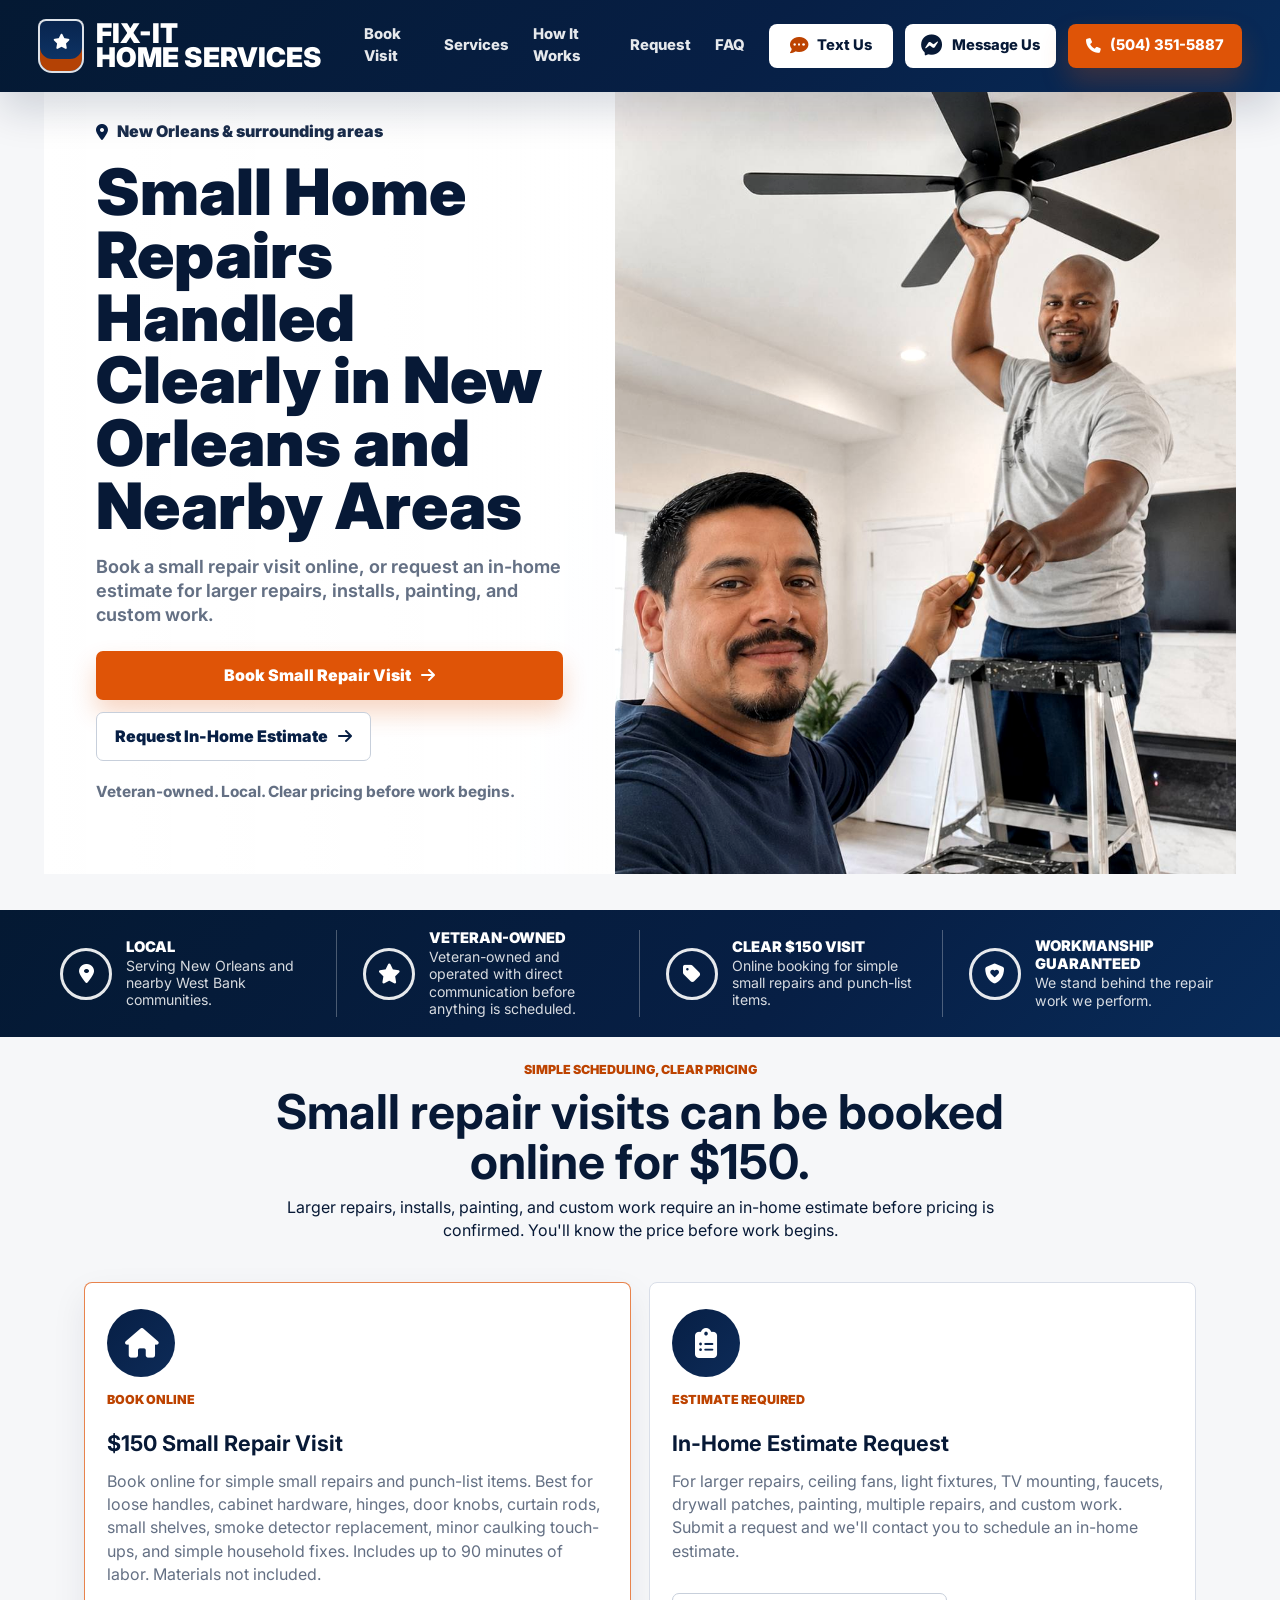
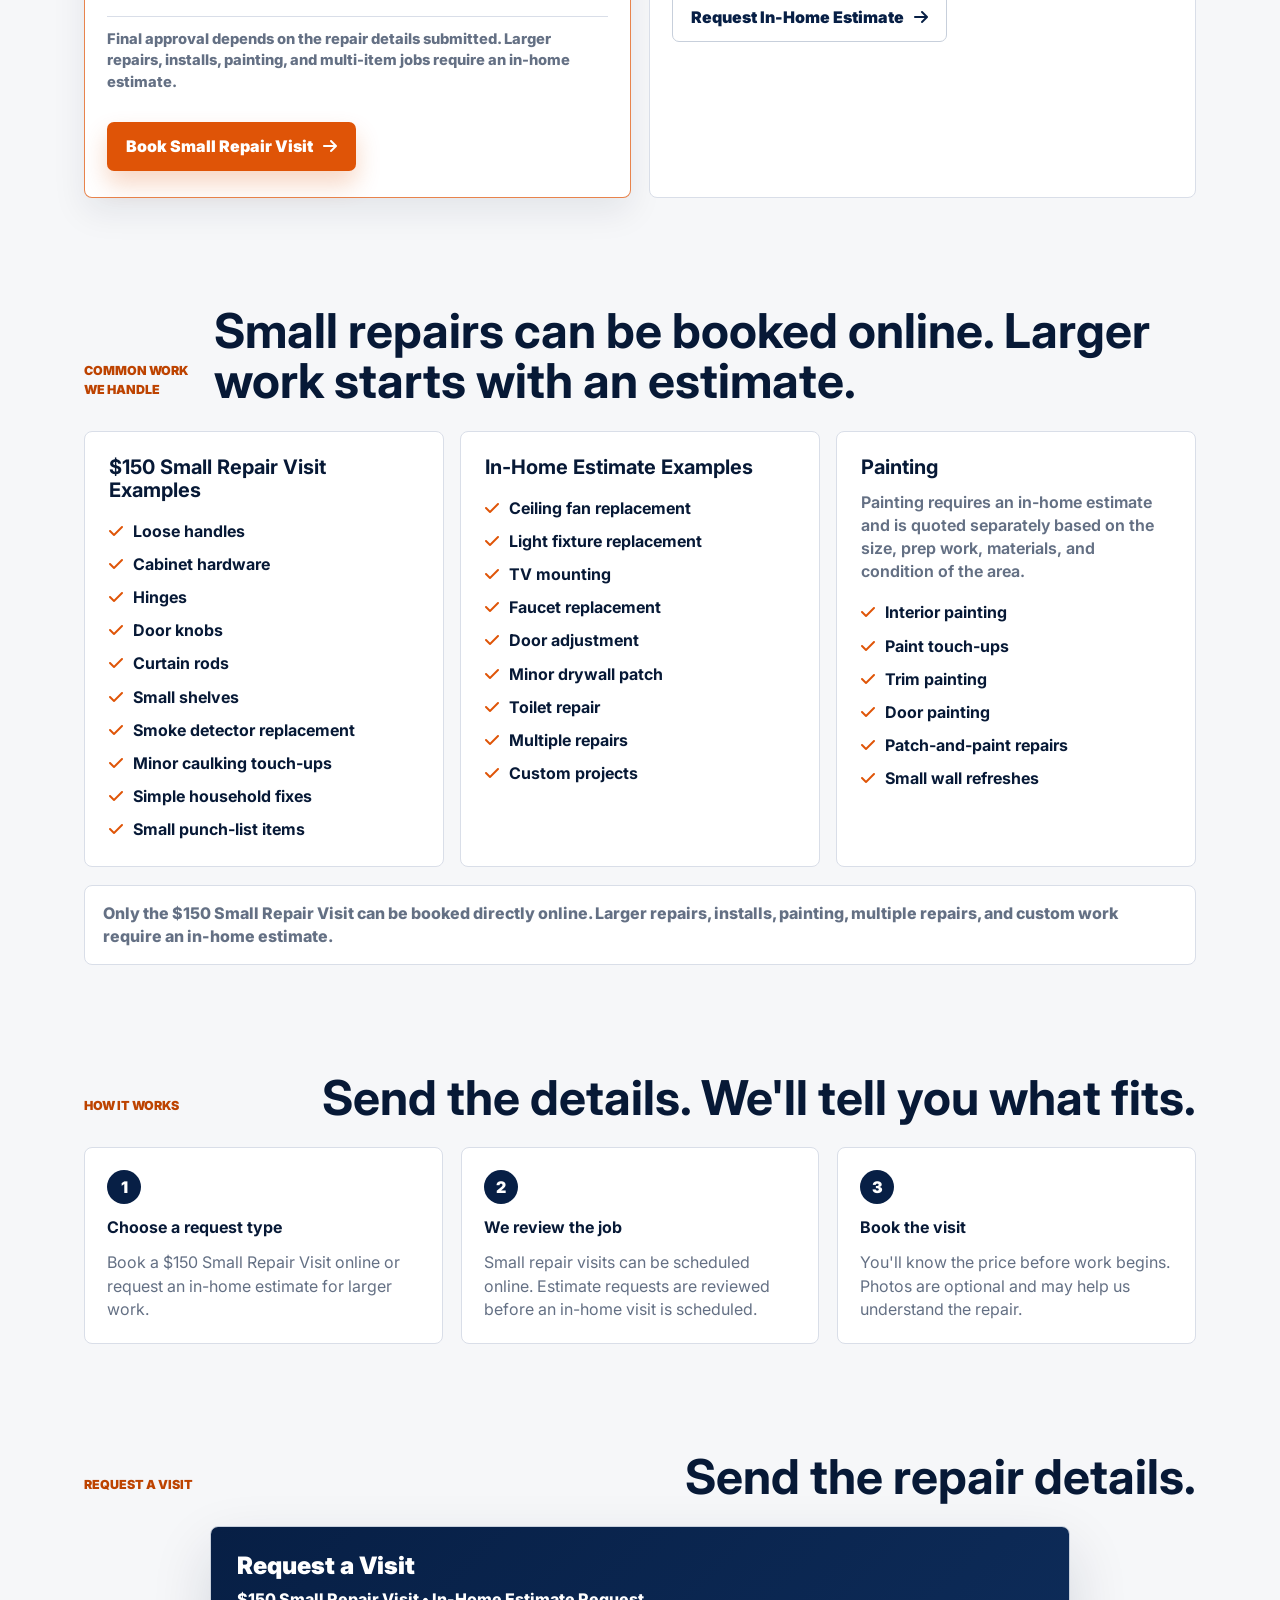
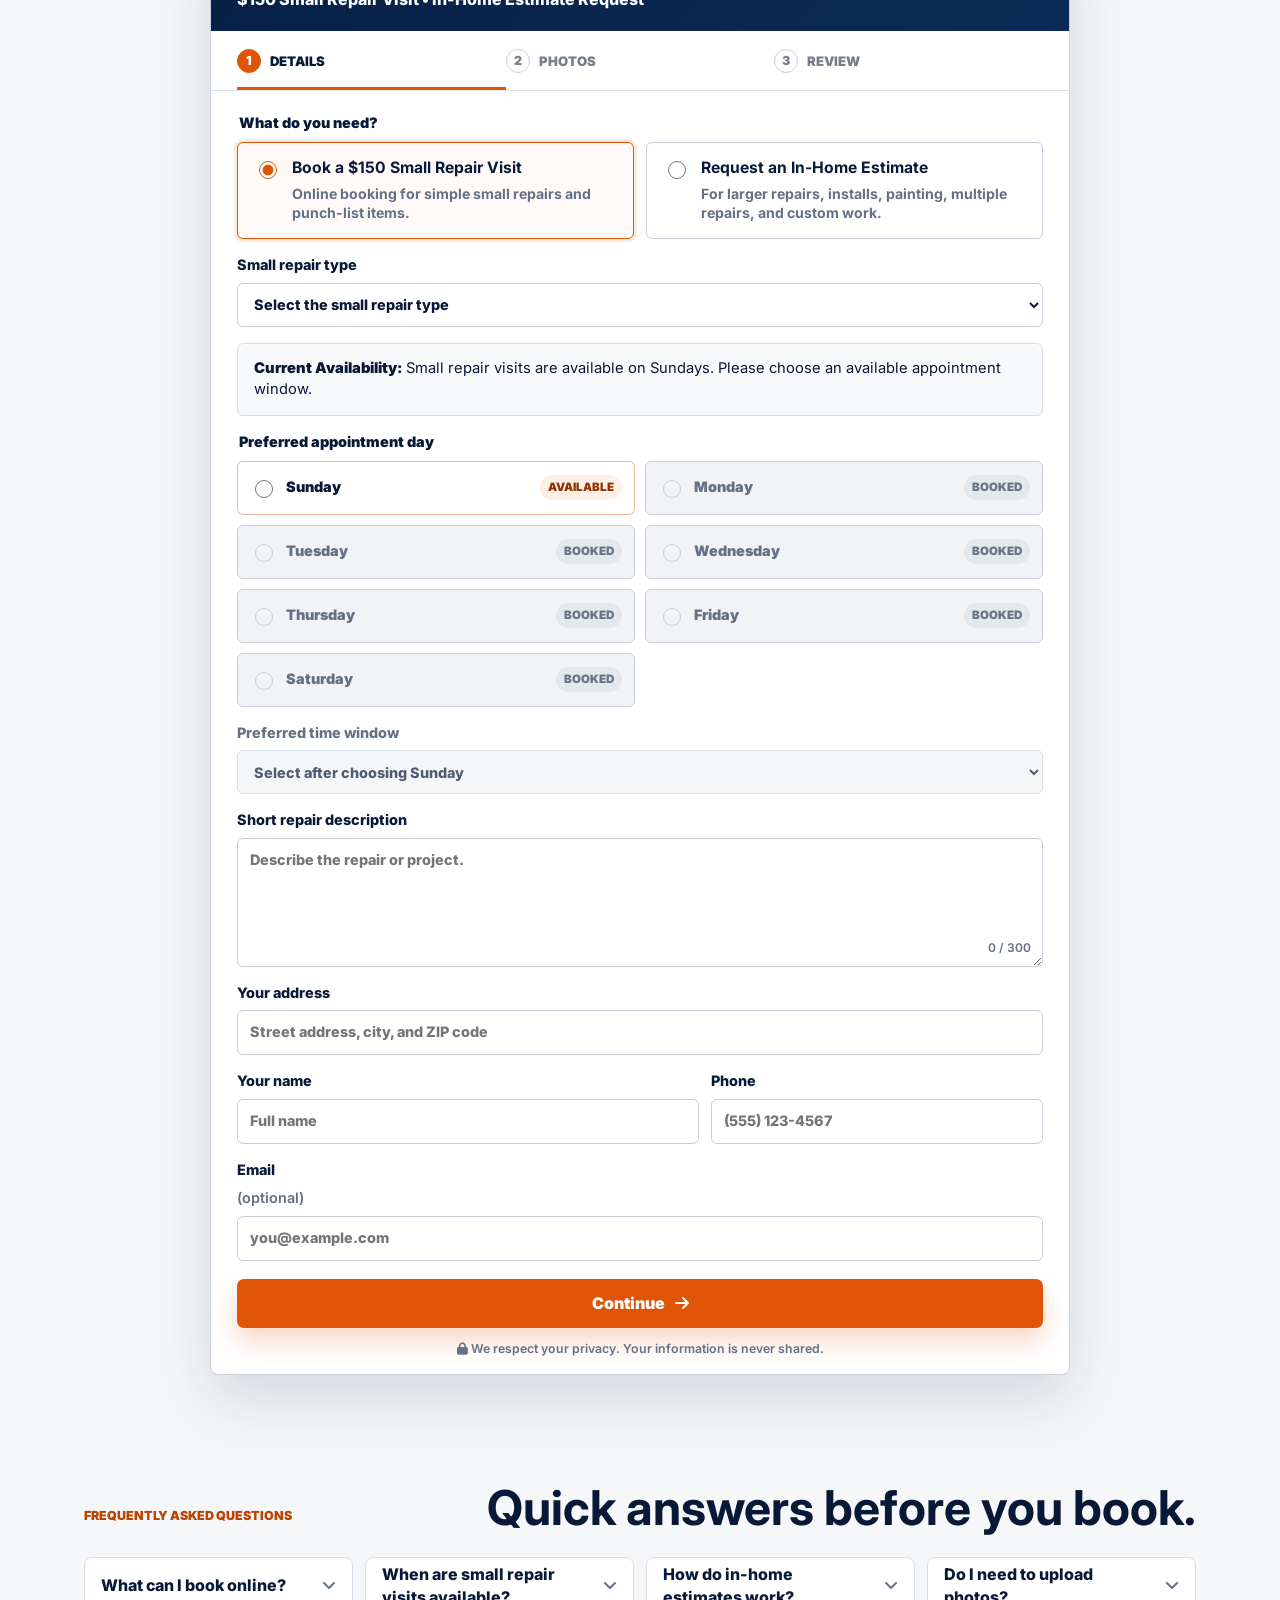
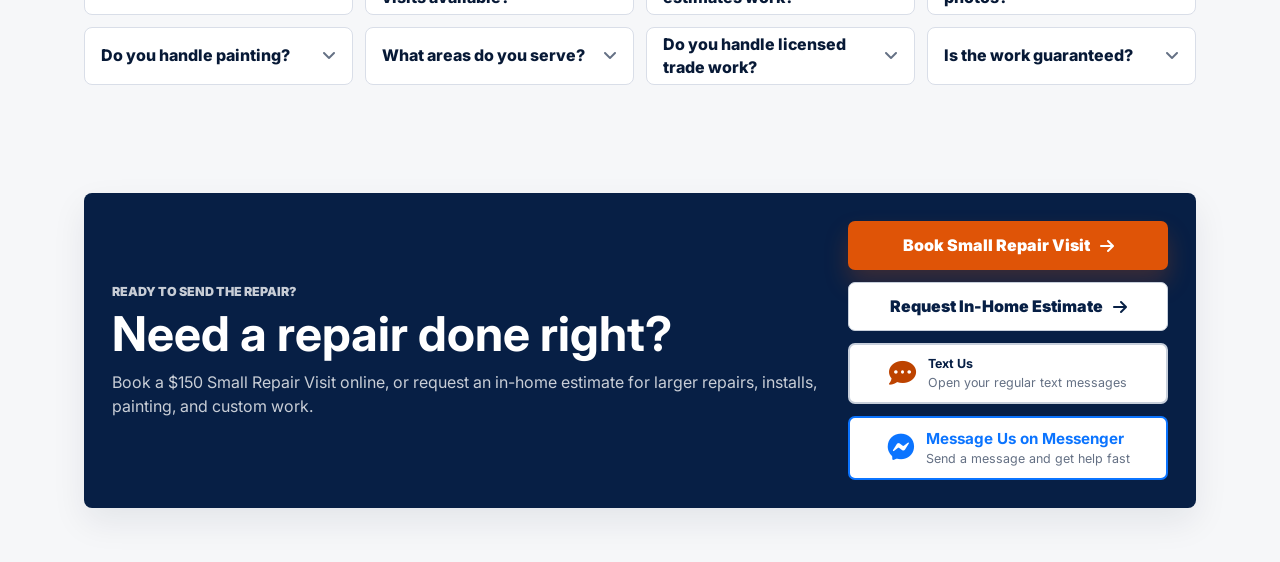
==== commit 1c5e86e4: "Refine homepage brand copy" ====
--- a/index.html
+++ b/index.html
@@ -81,7 +81,7 @@
       </button>
 
       <nav class="primary-nav" id="primary-nav" aria-label="Primary navigation">
-        <a href="#offer">Visit</a>
+        <a href="#offer">Book Visit</a>
         <a href="#services">Services</a>
         <a href="#process">How It Works</a>
         <a href="#lead-form">Request</a>
@@ -109,7 +109,7 @@
         <div class="hero-main">
           <div class="hero-copy">
             <p class="kicker"><i class="fa-solid fa-location-dot"></i> New Orleans &amp; surrounding areas</p>
-            <h1>Small Home Repairs Without the Big Contractor Hassle</h1>
+            <h1>Small Home Repairs Handled Clearly in New Orleans and Nearby Areas</h1>
             <p class="hero-note">Book a small repair visit online, or request an in-home estimate for larger repairs, installs, painting, and custom work.</p>
 
             <div class="hero-actions">
@@ -138,14 +138,14 @@
             <i class="fa-solid fa-location-dot"></i>
             <span>
               <strong>Local</strong>
-              Serving New Orleans, Harvey, Marrero, Gretna, Westwego, Metairie, Kenner, Belle Chasse, and nearby West Bank neighborhoods.
+              Serving New Orleans and nearby West Bank communities.
             </span>
           </article>
           <article>
             <i class="fa-solid fa-star"></i>
             <span>
               <strong>Veteran-owned</strong>
-              Veteran-owned and operated with pride and integrity.
+              Veteran-owned and operated with direct communication before anything is scheduled.
             </span>
           </article>
           <article>
